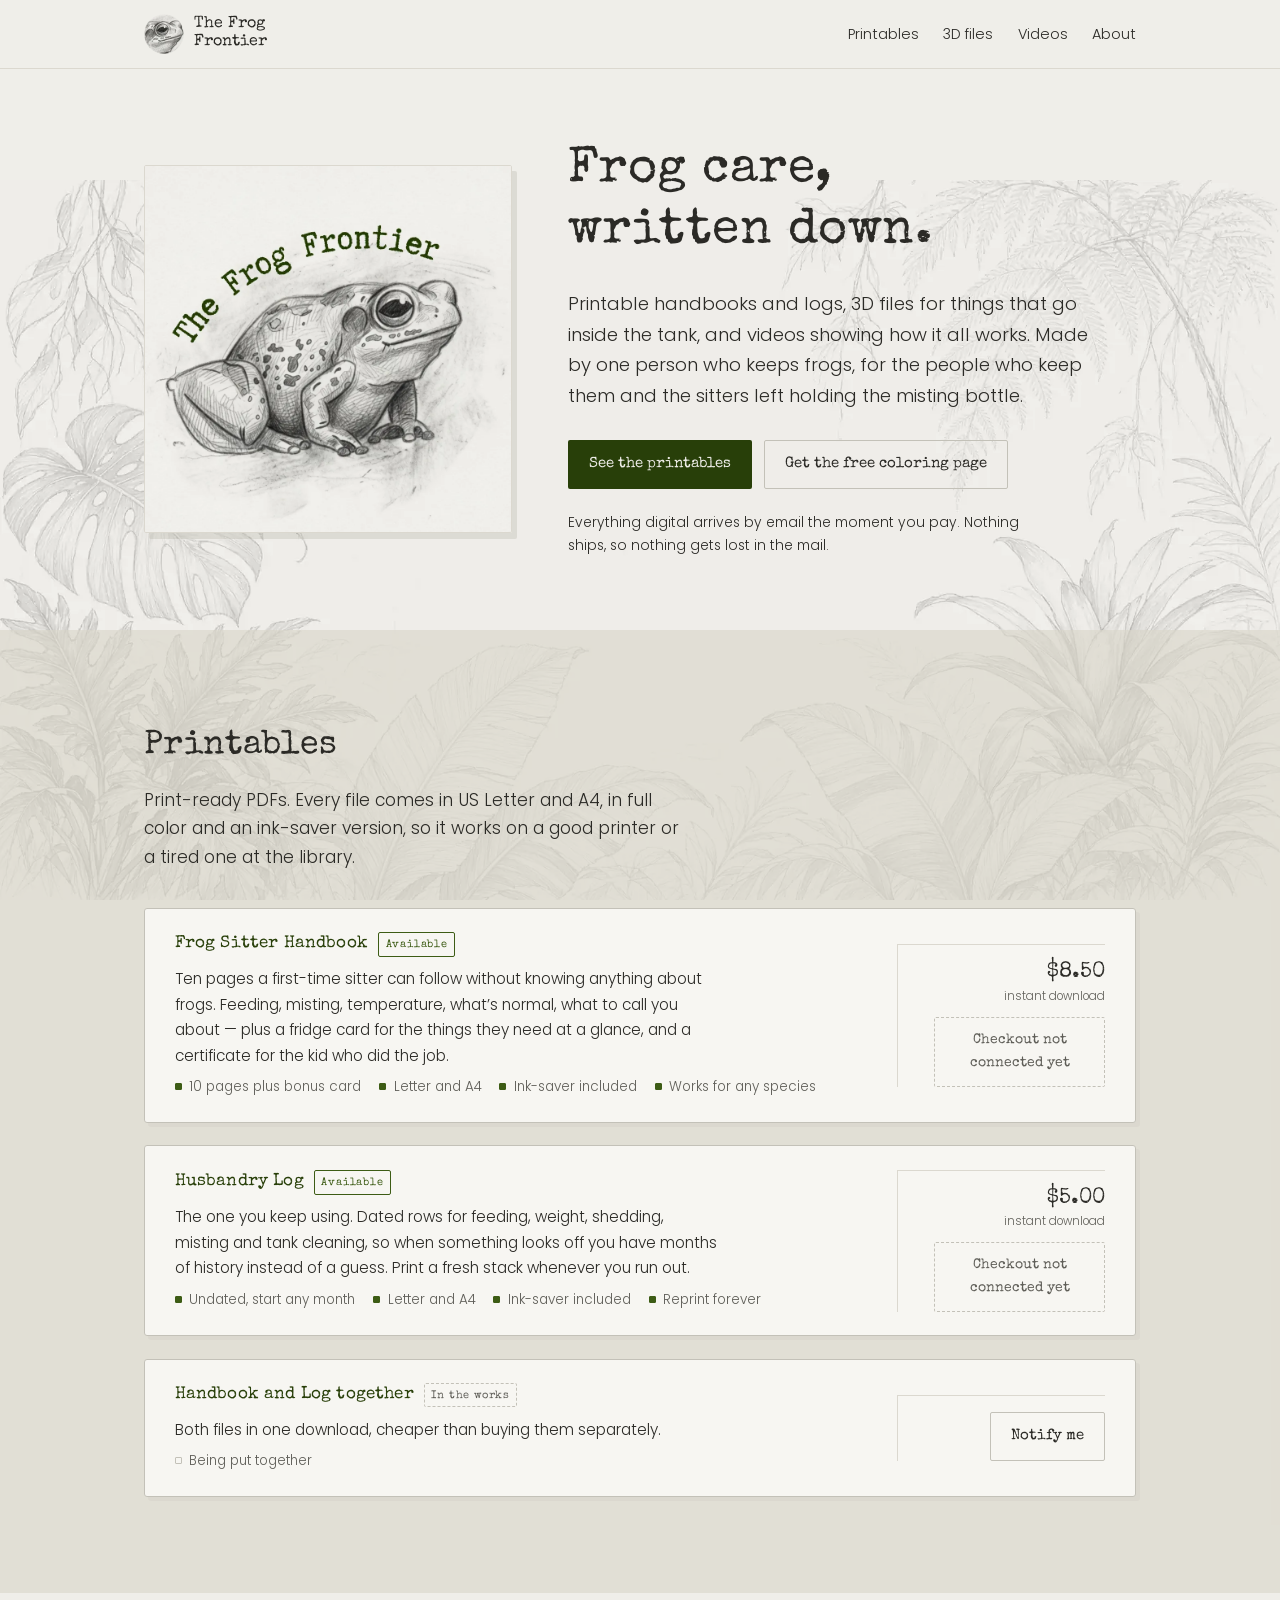
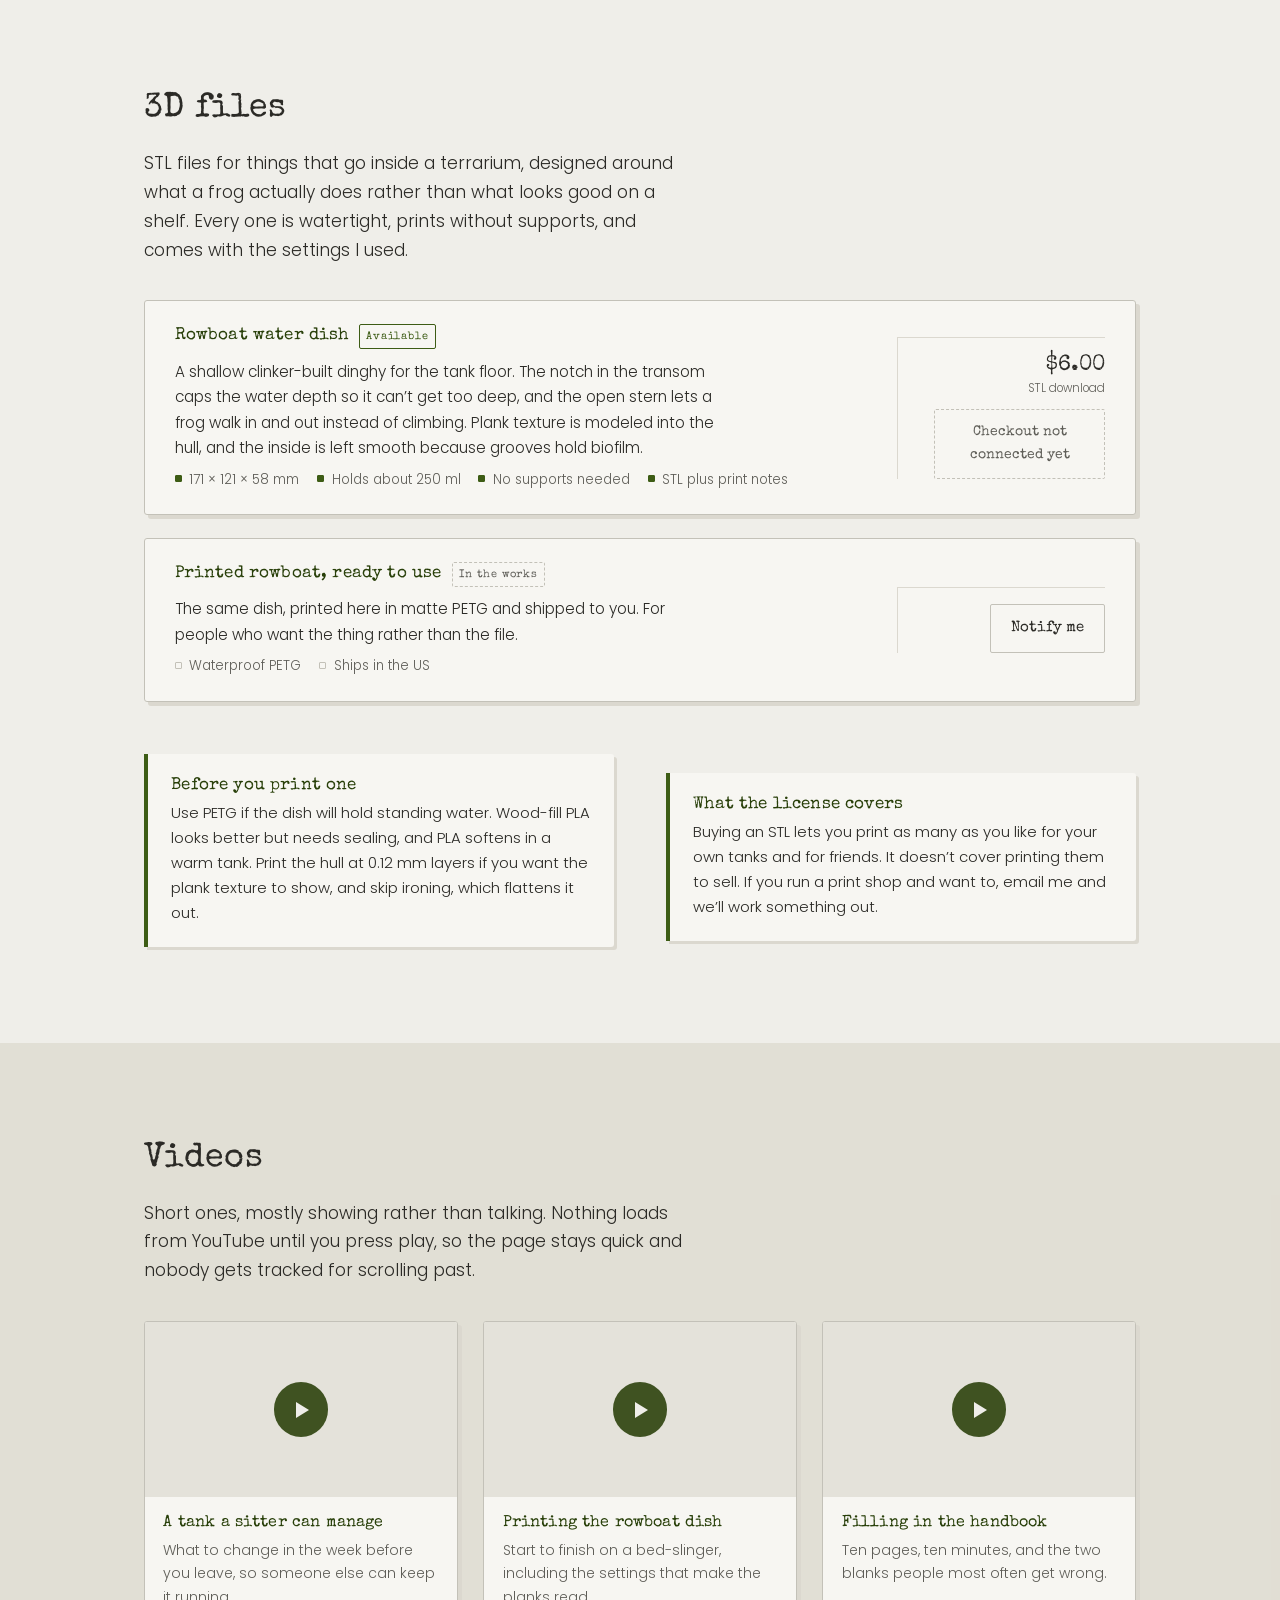
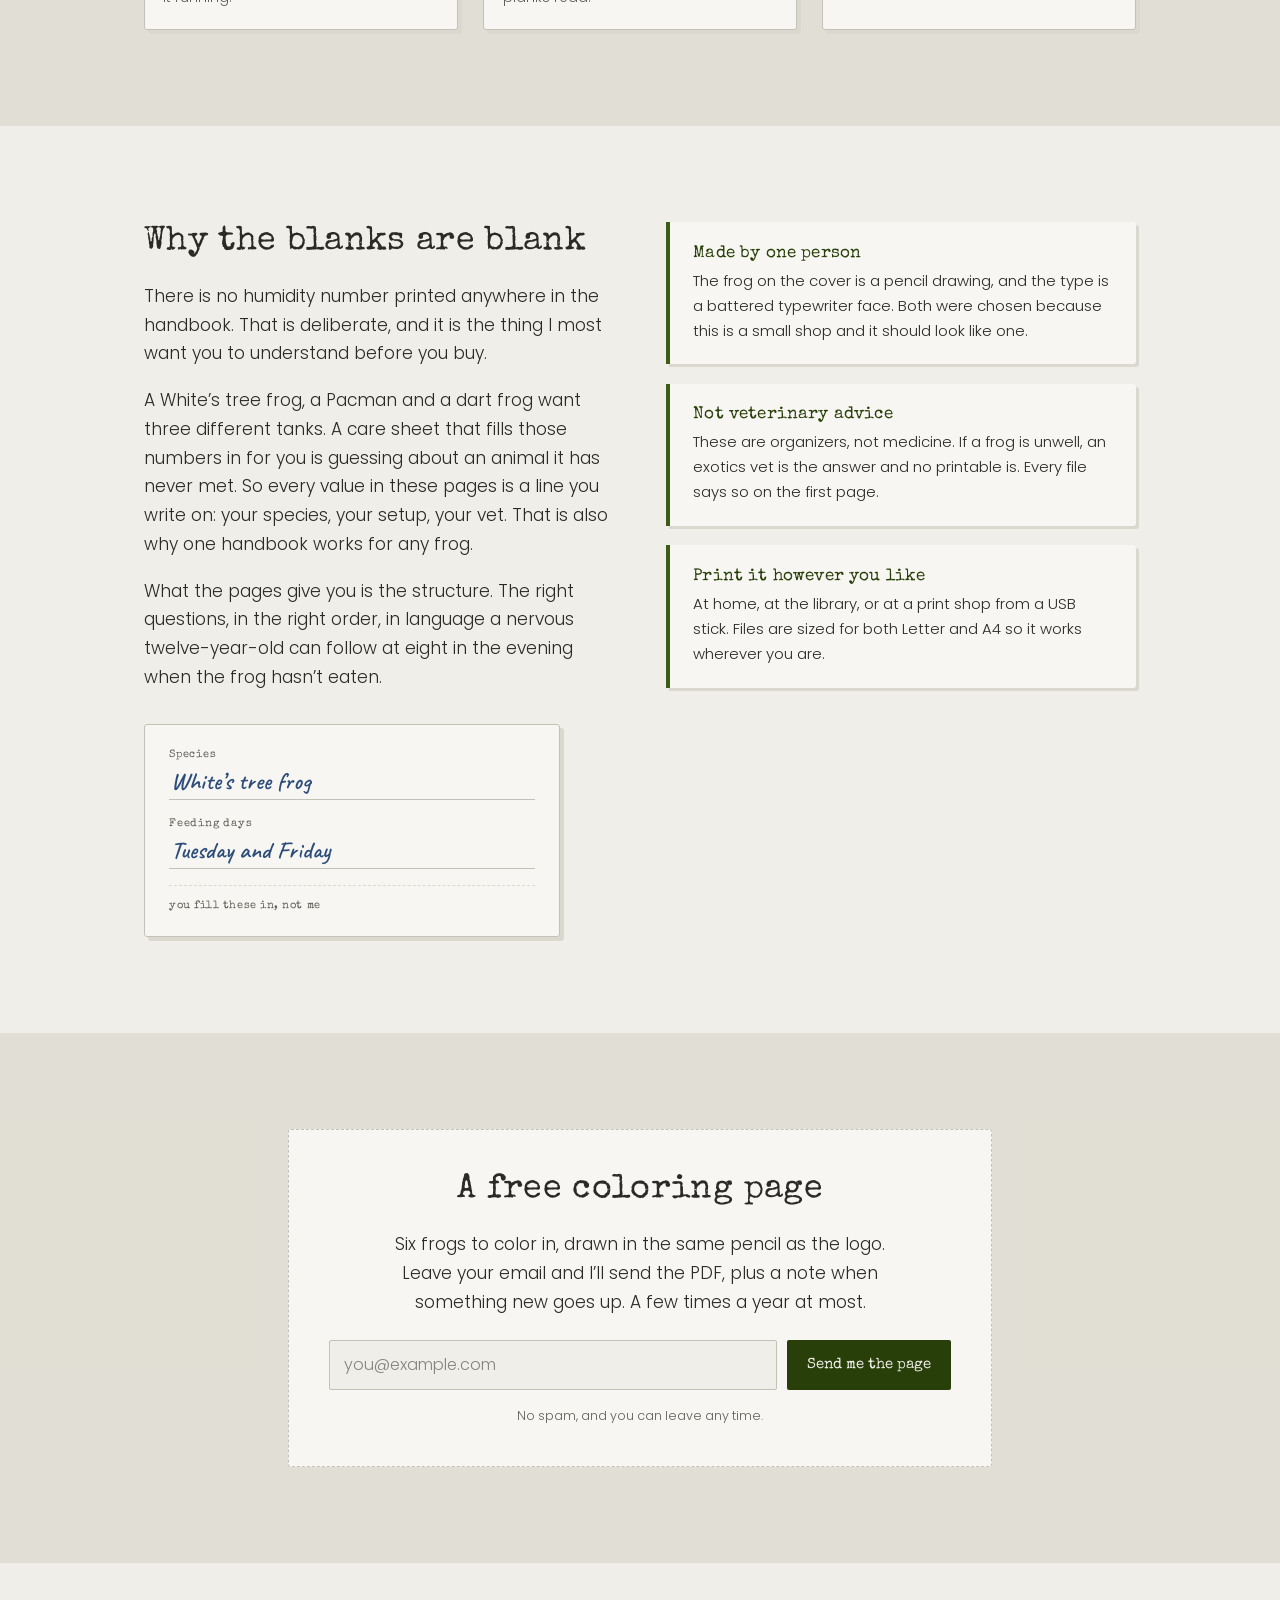
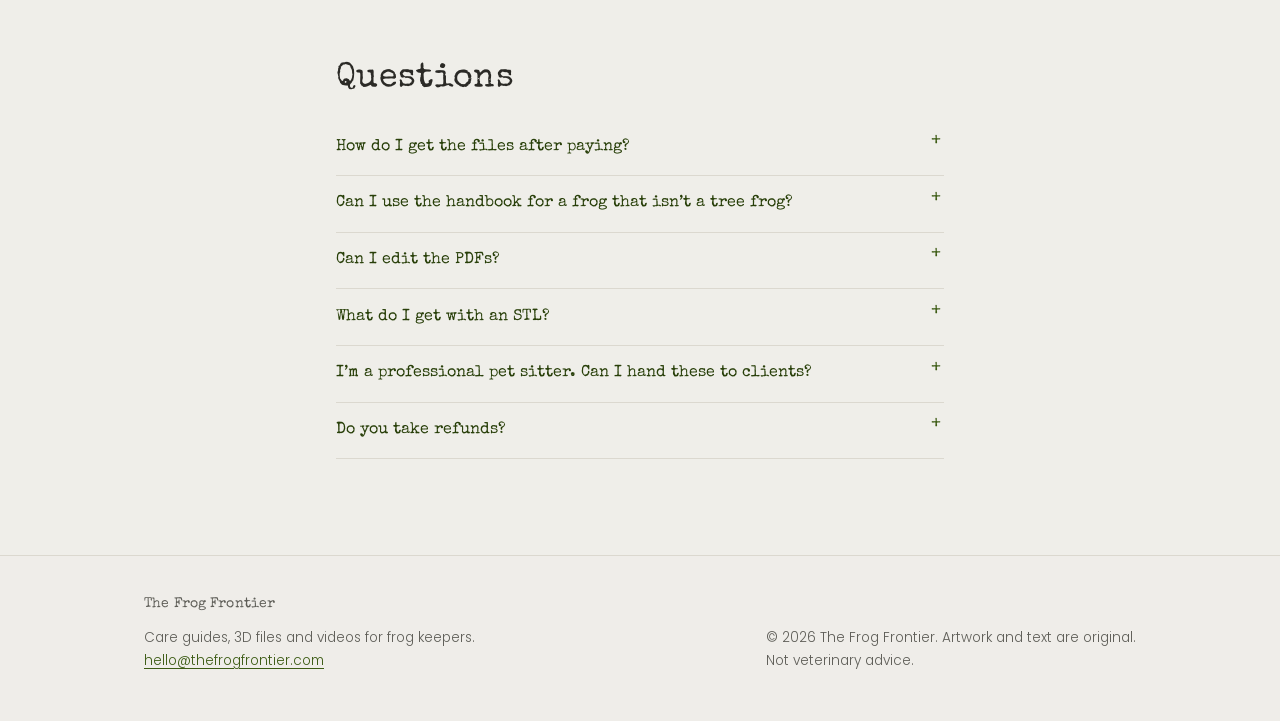
==== public/index.html @ d9801ca5 "Update og:image meta tag with real domain" ====
<!DOCTYPE html>
<!--
  THE FROG FRONTIER
  =================================================================
  SETUP: everything you need to change is marked with a comment.
  Search for SHOPIFY_CONFIG, PRODUCT_ID, VIDEO_ID, FORM_ACTION and EMAIL.
  Full instructions are in README.md.
  =================================================================
-->
<html lang="en">
<head>
<meta charset="utf-8">
<meta name="viewport" content="width=device-width, initial-scale=1">
<title>The Frog Frontier &mdash; printable care guides, 3D files and videos for frog keepers</title>
<meta name="description" content="Printable care handbooks and logs, 3D printable terrarium accessories, and videos for people who keep frogs. Instant downloads.">
<meta name="theme-color" content="#efeee9">
<link rel="icon" href="assets/favicon.ico" sizes="any">
<link rel="apple-touch-icon" href="assets/apple-touch-icon.png">
<meta property="og:title" content="The Frog Frontier">
<meta property="og:description" content="Printable care guides, 3D files and videos for frog keepers.">
<!-- OG_IMAGE: change to your real domain once the site is live -->
<meta property="og:image" content="https://thefrogfrontier.com/assets/logo-700.jpg">
<meta property="og:type" content="website">

<link rel="preload" href="fonts/SpecialElite-Regular.woff2" as="font" type="font/woff2" crossorigin>
<link rel="preload" href="fonts/Poppins-Light.woff2" as="font" type="font/woff2" crossorigin>

<style>
/* fonts served from this folder, not a CDN. Special Elite is Apache 2.0,
   Poppins and Caveat are SIL OFL. License files are in /fonts. */
@font-face{font-family:'Special Elite';src:url('fonts/SpecialElite-Regular.woff2') format('woff2');font-weight:400;font-display:swap;}
@font-face{font-family:'Poppins';src:url('fonts/Poppins-Light.woff2') format('woff2');font-weight:300;font-display:swap;}
@font-face{font-family:'Poppins';src:url('fonts/Poppins-Regular.woff2') format('woff2');font-weight:400;font-display:swap;}
@font-face{font-family:'Poppins';src:url('fonts/Poppins-Medium.woff2') format('woff2');font-weight:500;font-display:swap;}
@font-face{font-family:'Caveat';src:url('fonts/Caveat.woff2') format('woff2');font-weight:400 700;font-display:swap;}

/* ============================================================ tokens
   Every color here is sampled from the logo drawing itself:
   the paper, the graphite, and the green of the typed wordmark. */
:root{
  --paper:#efeee9;
  --panel:#e4e2da;
  --card:#f7f6f2;
  --ink:#2b2a26;
  --graphite:#5f5e58;
  --green:#283f09;
  --green-mid:#3d5c15;
  --rule:#c3c1b8;
  --faint:#dbd8cf;
  --pen:#2c4d7a;

  --type:'Special Elite','Courier New',monospace;
  --body:'Poppins','Helvetica Neue',Arial,sans-serif;
  --hand:'Caveat','Segoe Script',cursive;

  --measure:34rem;
  --gutter:clamp(1.25rem,5vw,4rem);
}
*,*::before,*::after{box-sizing:border-box;}
html{-webkit-text-size-adjust:100%;scroll-behavior:smooth;}
@media (prefers-reduced-motion:reduce){
  html{scroll-behavior:auto;}
  *,*::before,*::after{animation-duration:.001ms!important;transition-duration:.001ms!important;}
}
body{
  margin:0;background:var(--paper);color:var(--ink);
  font-family:var(--body);font-weight:300;
  font-size:clamp(1rem,.97rem + .18vw,1.07rem);line-height:1.68;
}
img{max-width:100%;height:auto;display:block;}

/* Pencil foliage sits on a fixed layer behind everything. Anchored to the
   bottom at full width, so it behaves the same at 320px as at 2560px
   instead of zooming into an empty middle the way `cover` would. */
.leaves{position:fixed;inset:0;z-index:-1;pointer-events:none;
  background:var(--paper) url('assets/foliage.webp') no-repeat bottom center;
  background-size:100% auto;}
a{color:var(--green-mid);text-underline-offset:3px;}
:focus-visible{outline:2.5px solid var(--green);outline-offset:3px;border-radius:2px;}

.wrap{max-width:70rem;margin-inline:auto;padding-inline:var(--gutter);}
.band{padding-block:clamp(3.25rem,7.5vw,6rem);}
.band--tint{background:rgba(217,214,200,.62);}
.band__intro{max-width:var(--measure);}

h1,h2,h3,.type{font-family:var(--type);font-weight:400;line-height:1.24;letter-spacing:.01em;}
h2{font-size:clamp(1.45rem,1.1rem + 1.5vw,2.1rem);margin:0 0 .55em;}
h3{font-size:1.06rem;margin:0 0 .3em;}
p{margin:0 0 1.05em;max-width:var(--measure);}
p:last-child{margin-bottom:0;}

.tag{font-family:var(--type);font-size:.71rem;letter-spacing:.07em;color:var(--graphite);
  border:1px dashed var(--rule);padding:.16em .55em;border-radius:2px;display:inline-block;
  white-space:nowrap;}
.tag--now{color:var(--green-mid);border-color:var(--green-mid);border-style:solid;}

.btn{font-family:var(--type);font-size:.92rem;text-decoration:none;cursor:pointer;
  display:inline-block;padding:.7rem 1.25rem;border-radius:2px;border:1.5px solid transparent;}
.btn--solid{background:var(--green);color:var(--paper);}
.btn--solid:hover{background:var(--green-mid);}
.btn--line{border-color:var(--rule);color:var(--ink);background:transparent;}
.btn--line:hover{border-color:var(--green);}

/* ============================================================ header */
.masthead{position:sticky;top:0;z-index:30;background:var(--paper);border-bottom:1px solid var(--faint);}
.masthead .wrap{display:flex;align-items:center;justify-content:space-between;gap:1rem;min-height:4.25rem;}
.mark{display:flex;align-items:center;gap:.65rem;text-decoration:none;color:var(--ink);}
.mark img{width:40px;height:40px;border-radius:50%;flex:none;}
.mark b{font-family:var(--type);font-weight:400;font-size:.98rem;line-height:1.12;}
.nav{display:flex;align-items:center;gap:clamp(.7rem,1.9vw,1.6rem);}
.nav a{font-size:.9rem;color:var(--ink);text-decoration:none;}
.nav a:hover{color:var(--green-mid);text-decoration:underline;}
@media (max-width:52rem){.nav a.hide-md{display:none;}}
@media (max-width:30rem){.mark b{font-size:.86rem;}}
@media (max-width:25rem){
  .nav{gap:.5rem;}
  .nav a{font-size:.8rem;}
  .mark img{width:33px;height:33px;}
  .mark b{font-size:.76rem;}
  .masthead .wrap{gap:.5rem;}
}

/* ============================================================ hero */
.hero{padding-block:clamp(2.25rem,6vw,4.5rem);}
.hero .wrap{display:grid;gap:clamp(2rem,5vw,3.5rem);align-items:center;
  grid-template-columns:minmax(0,1fr);}
@media (min-width:58rem){.hero .wrap{grid-template-columns:minmax(0,23rem) minmax(0,1fr);}}
.hero__art{max-width:24rem;width:100%;justify-self:center;}
.hero__art img{border-radius:2px;border:1px solid var(--faint);box-shadow:5px 6px 0 rgba(157,153,138,.22);}
.hero h1{font-size:clamp(1.95rem,1.3rem + 3vw,3.1rem);margin:0 0 .5em;max-width:15ch;}
.hero .lede{font-size:1.07em;max-width:33rem;color:var(--ink);}
.actions{display:flex;flex-wrap:wrap;gap:.75rem;margin-top:1.75rem;}
.hero__note{font-size:.86rem;color:var(--ink);margin-top:1.4rem;max-width:30rem;}

/* ============================================================ product rows */
.shelf{list-style:none;margin:2.25rem 0 0;padding:0;display:grid;gap:1.4rem;}
.item{background:var(--card);border:1px solid var(--rule);border-radius:3px;
  padding:1.45rem clamp(1.1rem,3vw,1.85rem);box-shadow:4px 4px 0 var(--faint);
  display:grid;gap:1.3rem 2.2rem;grid-template-columns:minmax(0,1fr);}
@media (min-width:50rem){
  .item{grid-template-columns:minmax(0,1fr) 13rem;align-items:center;}
  .item__buy{text-align:right;border-top:0;border-left:1px solid var(--faint);padding:0 0 0 2.2rem;}
}
.item__buy{border-top:1px solid var(--faint);padding-top:1rem;}
.item__head{display:flex;flex-wrap:wrap;align-items:baseline;gap:.65rem;margin-bottom:.45rem;}
.item h3{color:var(--green);}
.item p{font-size:.95rem;margin-bottom:.5rem;}
.spec{list-style:none;margin:0;padding:0;font-size:.84rem;color:var(--graphite);
  display:flex;flex-wrap:wrap;gap:.2rem 1.1rem;}
.spec li{position:relative;padding-left:.92rem;}
.spec li::before{content:'';position:absolute;left:0;top:.5em;width:.44rem;height:.44rem;
  border:1.5px solid var(--rule);border-radius:1px;}
.spec li.done::before{background:var(--green-mid);border-color:var(--green-mid);}
.price{font-family:var(--type);font-size:1.35rem;display:block;line-height:1.1;}
.price small{font-family:var(--body);font-size:.72rem;color:var(--graphite);display:block;margin-top:.28rem;}

/* Shopify Buy Button mounts here. With iframe:false the button inherits
   the page stylesheet, so it matches every other button on the site. */
.buy{margin-top:.9rem;}
.buy .shopify-buy__btn{font-family:var(--type);font-size:.92rem;background:var(--green);
  color:var(--paper);border:0;border-radius:2px;padding:.7rem 1.25rem;cursor:pointer;
  width:100%;}
.buy .shopify-buy__btn:hover{background:var(--green-mid);}
.buy .shopify-buy__btn-wrapper{margin:0;}
.buy__pending{display:block;font-family:var(--type);font-size:.85rem;color:var(--graphite);
  border:1.5px dashed var(--rule);border-radius:2px;padding:.7rem .5rem;text-align:center;}

/* ============================================================ sample line */
.sample{background:var(--card);border:1px solid var(--rule);border-radius:3px;
  padding:1.3rem 1.5rem;box-shadow:4px 4px 0 var(--faint);max-width:26rem;}
.sample__label{font-family:var(--type);font-size:.69rem;letter-spacing:.07em;color:var(--graphite);
  display:block;margin-bottom:.05rem;}
.sample__line{border-bottom:1.5px solid var(--rule);min-height:2rem;padding-left:.15rem;
  font-family:var(--hand);font-weight:600;font-size:1.5rem;line-height:1.4;color:var(--pen);
  margin-bottom:.95rem;}
.sample__line:last-of-type{margin-bottom:0;}
.sample__cap{font-family:var(--type);font-size:.68rem;color:var(--graphite);letter-spacing:.05em;
  margin-top:1.05rem;padding-top:.65rem;border-top:1.5px dashed var(--faint);}

/* ============================================================ videos */
.films{list-style:none;margin:2.25rem 0 0;padding:0;display:grid;gap:1.6rem;
  grid-template-columns:repeat(auto-fit,minmax(min(100%,17rem),1fr));}
.film{background:var(--card);border:1px solid var(--rule);border-radius:3px;overflow:hidden;
  box-shadow:4px 4px 0 var(--faint);display:flex;flex-direction:column;}
.film__frame{position:relative;aspect-ratio:16/9;background:var(--panel);border:0;padding:0;
  width:100%;cursor:pointer;display:block;}
.film__frame img{width:100%;height:100%;object-fit:cover;}
.film__play{position:absolute;inset:0;display:grid;place-items:center;}
.film__play span{width:3.4rem;height:3.4rem;border-radius:50%;background:rgba(40,63,9,.88);
  display:grid;place-items:center;}
.film__play span::after{content:'';border-left:.85rem solid var(--paper);
  border-top:.55rem solid transparent;border-bottom:.55rem solid transparent;margin-left:.22rem;}
.film__frame:hover .film__play span{background:var(--green);}
.film__frame iframe{position:absolute;inset:0;width:100%;height:100%;border:0;}
.film__body{padding:1.05rem 1.15rem 1.2rem;}
.film__body h3{font-size:1rem;color:var(--green);}
.film__body p{font-size:.88rem;color:var(--graphite);margin:0;}

/* ============================================================ notes + faq */
.split{display:grid;gap:clamp(1.75rem,4.5vw,3.25rem);grid-template-columns:minmax(0,1fr);}
@media (min-width:52rem){.split{grid-template-columns:minmax(0,1fr) minmax(0,1fr);align-items:start;}}
.note{background:var(--card);border-left:4px solid var(--green-mid);padding:1.3rem 1.45rem;
  border-radius:0 3px 3px 0;box-shadow:3px 3px 0 var(--faint);}
.note + .note{margin-top:1.2rem;}
.note h3{color:var(--green);}
.note p{font-size:.93rem;}

.signup{background:var(--card);border:1.5px dashed var(--rule);border-radius:3px;
  padding:clamp(1.5rem,4vw,2.5rem);max-width:44rem;margin-inline:auto;text-align:center;}
.signup p{margin-inline:auto;}
.signup form{display:flex;flex-wrap:wrap;gap:.65rem;justify-content:center;margin-top:1.5rem;}
.signup input{font-family:var(--body);font-weight:300;font-size:1rem;padding:.7rem .9rem;
  flex:1 1 17rem;min-width:min(100%,17rem);border:1.5px solid var(--rule);border-radius:2px;
  background:var(--paper);color:var(--ink);}
.signup input::placeholder{color:#85847d;}
.signup button{border:0;}
.fineprint{font-size:.79rem;color:var(--graphite);margin-top:.95rem;}

.faq{max-width:46rem;margin-inline:auto;}
.faq details{border-bottom:1px solid var(--faint);}
.faq summary{font-family:var(--type);font-size:1rem;cursor:pointer;color:var(--green);
  padding:.9rem 2rem .9rem 0;position:relative;list-style:none;}
.faq summary::-webkit-details-marker{display:none;}
.faq summary::after{content:'+';position:absolute;right:.2rem;top:.8rem;font-size:1.25rem;
  line-height:1;color:var(--green-mid);}
.faq details[open] summary::after{content:'\2013';}
.faq details p{font-size:.93rem;padding-bottom:1.05rem;max-width:none;}

.foot{border-top:1px solid var(--faint);padding-block:2.5rem 3rem;font-size:.85rem;
  color:var(--graphite);background:rgba(239,238,233,.78);}
.foot .wrap{display:flex;flex-wrap:wrap;gap:1.3rem;justify-content:space-between;align-items:flex-end;}
.foot a{color:var(--green-mid);}
</style>
</head>
<body>
<div class="leaves" aria-hidden="true"></div>

<header class="masthead">
  <div class="wrap">
    <a class="mark" href="#top">
      <img src="assets/frog-head.webp" alt="" width="40" height="40">
      <b>The Frog<br>Frontier</b>
    </a>
    <nav class="nav" aria-label="Sections">
      <a href="#printables">Printables</a>
      <a href="#files">3D files</a>
      <a href="#videos">Videos</a>
      <a href="#about" class="hide-md">About</a>
    </nav>
  </div>
</header>

<main id="top">

  <section class="hero">
    <div class="wrap">
      <div class="hero__art">
        <img src="assets/logo.webp" width="900" height="900" fetchpriority="high"
             alt="The Frog Frontier: a pencil drawing of a tree frog sitting beside a leaf.">
      </div>
      <div>
        <h1>Frog care, written down.</h1>
        <p class="lede">Printable handbooks and logs, 3D files for things that go inside
          the tank, and videos showing how it all works. Made by one person who keeps frogs,
          for the people who keep them and the sitters left holding the misting bottle.</p>
        <div class="actions">
          <a class="btn btn--solid" href="#printables">See the printables</a>
          <a class="btn btn--line" href="#free">Get the free coloring page</a>
        </div>
        <p class="hero__note">Everything digital arrives by email the moment you pay.
          Nothing ships, so nothing gets lost in the mail.</p>
      </div>
    </div>
  </section>

  <!-- ==================================================== PRINTABLES -->
  <section class="band band--tint" id="printables">
    <div class="wrap">
      <div class="band__intro">
        <h2>Printables</h2>
        <p>Print-ready PDFs. Every file comes in US Letter and A4, in full color and an
          ink-saver version, so it works on a good printer or a tired one at the library.</p>
      </div>

      <ul class="shelf">

        <li class="item">
          <div class="item__body">
            <div class="item__head">
              <h3>Frog Sitter Handbook</h3>
              <span class="tag tag--now">Available</span>
            </div>
            <p>Ten pages a first-time sitter can follow without knowing anything about frogs.
              Feeding, misting, temperature, what&rsquo;s normal, what to call you about &mdash;
              plus a fridge card for the things they need at a glance, and a certificate for
              the kid who did the job.</p>
            <ul class="spec">
              <li class="done">10 pages plus bonus card</li>
              <li class="done">Letter and A4</li>
              <li class="done">Ink-saver included</li>
              <li class="done">Works for any species</li>
            </ul>
          </div>
          <div class="item__buy">
            <span class="price">$8.50<small>instant download</small></span>
            <!-- PRODUCT_ID: paste the Shopify product ID for the handbook -->
            <div class="buy" data-shopify-id="PRODUCT_ID_HANDBOOK">
              <span class="buy__pending">Checkout not connected yet</span>
            </div>
          </div>
        </li>

        <li class="item">
          <div class="item__body">
            <div class="item__head">
              <h3>Husbandry Log</h3>
              <span class="tag tag--now">Available</span>
            </div>
            <p>The one you keep using. Dated rows for feeding, weight, shedding, misting and
              tank cleaning, so when something looks off you have months of history instead
              of a guess. Print a fresh stack whenever you run out.</p>
            <ul class="spec">
              <li class="done">Undated, start any month</li>
              <li class="done">Letter and A4</li>
              <li class="done">Ink-saver included</li>
              <li class="done">Reprint forever</li>
            </ul>
          </div>
          <div class="item__buy">
            <span class="price">$5.00<small>instant download</small></span>
            <!-- PRODUCT_ID: Husbandry Log -->
            <div class="buy" data-shopify-id="PRODUCT_ID_LOG">
              <span class="buy__pending">Checkout not connected yet</span>
            </div>
          </div>
        </li>

        <li class="item">
          <div class="item__body">
            <div class="item__head">
              <h3>Handbook and Log together</h3>
              <span class="tag">In the works</span>
            </div>
            <p>Both files in one download, cheaper than buying them separately.</p>
            <ul class="spec"><li>Being put together</li></ul>
          </div>
          <div class="item__buy">
            <a class="btn btn--line" href="#free">Notify me</a>
          </div>
        </li>

      </ul>
    </div>
  </section>

  <!-- ==================================================== 3D FILES -->
  <section class="band" id="files">
    <div class="wrap">
      <div class="band__intro">
        <h2>3D files</h2>
        <p>STL files for things that go inside a terrarium, designed around what a frog
          actually does rather than what looks good on a shelf. Every one is watertight,
          prints without supports, and comes with the settings I used.</p>
      </div>

      <ul class="shelf">

        <li class="item">
          <div class="item__body">
            <div class="item__head">
              <h3>Rowboat water dish</h3>
              <span class="tag tag--now">Available</span>
            </div>
            <p>A shallow clinker-built dinghy for the tank floor. The notch in the transom
              caps the water depth so it can&rsquo;t get too deep, and the open stern lets a
              frog walk in and out instead of climbing. Plank texture is modeled into the
              hull, and the inside is left smooth because grooves hold biofilm.</p>
            <ul class="spec">
              <li class="done">171 &times; 121 &times; 58 mm</li>
              <li class="done">Holds about 250 ml</li>
              <li class="done">No supports needed</li>
              <li class="done">STL plus print notes</li>
            </ul>
          </div>
          <div class="item__buy">
            <span class="price">$6.00<small>STL download</small></span>
            <!-- PRODUCT_ID: Rowboat STL -->
            <div class="buy" data-shopify-id="PRODUCT_ID_ROWBOAT">
              <span class="buy__pending">Checkout not connected yet</span>
            </div>
          </div>
        </li>

        <li class="item">
          <div class="item__body">
            <div class="item__head">
              <h3>Printed rowboat, ready to use</h3>
              <span class="tag">In the works</span>
            </div>
            <p>The same dish, printed here in matte PETG and shipped to you. For people who
              want the thing rather than the file.</p>
            <ul class="spec"><li>Waterproof PETG</li><li>Ships in the US</li></ul>
          </div>
          <div class="item__buy">
            <a class="btn btn--line" href="#free">Notify me</a>
          </div>
        </li>

      </ul>

      <div class="split" style="margin-top:clamp(2.25rem,5vw,3.25rem);">
        <div class="note">
          <h3>Before you print one</h3>
          <p>Use PETG if the dish will hold standing water. Wood-fill PLA looks better but
            needs sealing, and PLA softens in a warm tank. Print the hull at 0.12 mm layers
            if you want the plank texture to show, and skip ironing, which flattens it out.</p>
        </div>
        <div class="note">
          <h3>What the license covers</h3>
          <p>Buying an STL lets you print as many as you like for your own tanks and for
            friends. It doesn&rsquo;t cover printing them to sell. If you run a print shop
            and want to, email me and we&rsquo;ll work something out.</p>
        </div>
      </div>
    </div>
  </section>

  <!-- ==================================================== VIDEOS -->
  <section class="band band--tint" id="videos">
    <div class="wrap">
      <div class="band__intro">
        <h2>Videos</h2>
        <p>Short ones, mostly showing rather than talking. Nothing loads from YouTube until
          you press play, so the page stays quick and nobody gets tracked for scrolling past.</p>
      </div>

      <ul class="films">
        <!-- VIDEO_ID: replace each data-yt with the 11-character YouTube ID -->
        <li class="film">
          <button class="film__frame" data-yt="VIDEO_ID_1"
                  aria-label="Play: Setting up a tank a sitter can manage">
            <img src="https://i.ytimg.com/vi/VIDEO_ID_1/hqdefault.jpg" alt="" loading="lazy"
                 onerror="this.remove()">
            <span class="film__play"><span></span></span>
          </button>
          <div class="film__body">
            <h3>A tank a sitter can manage</h3>
            <p>What to change in the week before you leave, so someone else can keep it running.</p>
          </div>
        </li>

        <li class="film">
          <button class="film__frame" data-yt="VIDEO_ID_2"
                  aria-label="Play: Printing the rowboat water dish">
            <img src="https://i.ytimg.com/vi/VIDEO_ID_2/hqdefault.jpg" alt="" loading="lazy"
                 onerror="this.remove()">
            <span class="film__play"><span></span></span>
          </button>
          <div class="film__body">
            <h3>Printing the rowboat dish</h3>
            <p>Start to finish on a bed-slinger, including the settings that make the planks read.</p>
          </div>
        </li>

        <li class="film">
          <button class="film__frame" data-yt="VIDEO_ID_3"
                  aria-label="Play: Filling in the handbook">
            <img src="https://i.ytimg.com/vi/VIDEO_ID_3/hqdefault.jpg" alt="" loading="lazy"
                 onerror="this.remove()">
            <span class="film__play"><span></span></span>
          </button>
          <div class="film__body">
            <h3>Filling in the handbook</h3>
            <p>Ten pages, ten minutes, and the two blanks people most often get wrong.</p>
          </div>
        </li>
      </ul>
    </div>
  </section>

  <!-- ==================================================== ABOUT -->
  <section class="band" id="about">
    <div class="wrap split">
      <div>
        <h2>Why the blanks are blank</h2>
        <p>There is no humidity number printed anywhere in the handbook. That is deliberate,
          and it is the thing I most want you to understand before you buy.</p>
        <p>A White&rsquo;s tree frog, a Pacman and a dart frog want three different tanks.
          A care sheet that fills those numbers in for you is guessing about an animal it has
          never met. So every value in these pages is a line you write on: your species, your
          setup, your vet. That is also why one handbook works for any frog.</p>
        <p>What the pages give you is the structure. The right questions, in the right order,
          in language a nervous twelve-year-old can follow at eight in the evening when the
          frog hasn&rsquo;t eaten.</p>

        <div class="sample" style="margin-top:2rem;">
          <span class="sample__label">Species</span>
          <div class="sample__line">White&rsquo;s tree frog</div>
          <span class="sample__label">Feeding days</span>
          <div class="sample__line">Tuesday and Friday</div>
          <p class="sample__cap">you fill these in, not me</p>
        </div>
      </div>

      <div>
        <div class="note">
          <h3>Made by one person</h3>
          <p>The frog on the cover is a pencil drawing, and the type is a battered typewriter
            face. Both were chosen because this is a small shop and it should look like one.</p>
        </div>
        <div class="note">
          <h3>Not veterinary advice</h3>
          <p>These are organizers, not medicine. If a frog is unwell, an exotics vet is the
            answer and no printable is. Every file says so on the first page.</p>
        </div>
        <div class="note">
          <h3>Print it however you like</h3>
          <p>At home, at the library, or at a print shop from a USB stick. Files are sized for
            both Letter and A4 so it works wherever you are.</p>
        </div>
      </div>
    </div>
  </section>

  <!-- ==================================================== FREE PAGE -->
  <section class="band band--tint" id="free">
    <div class="wrap">
      <div class="signup">
        <h2>A free coloring page</h2>
        <p>Six frogs to color in, drawn in the same pencil as the logo. Leave your email and
          I&rsquo;ll send the PDF, plus a note when something new goes up. A few times a year
          at most.</p>
        <!-- FORM_ACTION: point this at Kit, Buttondown or Mailchimp. Until then it
             opens the visitor's mail app, which works but is clumsy. -->
        <form action="mailto:hello@thefrogfrontier.com" method="post" enctype="text/plain">
          <label for="email" style="position:absolute;left:-9999px;">Email address</label>
          <input id="email" type="email" name="email" placeholder="you@example.com" required>
          <button class="btn btn--solid" type="submit">Send me the page</button>
        </form>
        <p class="fineprint">No spam, and you can leave any time.</p>
      </div>
    </div>
  </section>

  <!-- ==================================================== FAQ -->
  <section class="band">
    <div class="wrap faq">
      <h2>Questions</h2>

      <details>
        <summary>How do I get the files after paying?</summary>
        <p>A download link is emailed to you automatically as soon as the payment clears,
          and the link stays good if you need the file again later. Check the spam folder
          on the first one.</p>
      </details>

      <details>
        <summary>Can I use the handbook for a frog that isn&rsquo;t a tree frog?</summary>
        <p>Yes. Because the care values are blanks you fill in, the same handbook works for a
          Pacman, a dart frog, a toad, or anything else you keep. If you keep more than one,
          print a second copy of the two pages that describe an individual animal.</p>
      </details>

      <details>
        <summary>Can I edit the PDFs?</summary>
        <p>They&rsquo;re finished print-ready files rather than templates, so the text
          isn&rsquo;t editable. The pages are meant to be filled in by hand, which is the
          point when a sitter needs to scribble a note at the tank.</p>
      </details>

      <details>
        <summary>What do I get with an STL?</summary>
        <p>The mesh file itself, plus a short notes page with the material, layer height and
          orientation I use. No slicer profile, because those don&rsquo;t travel well between
          machines.</p>
      </details>

      <details>
        <summary>I&rsquo;m a professional pet sitter. Can I hand these to clients?</summary>
        <p>The standard license covers printing copies for your own frog and your own sitter.
          For handing them out across a pet-sitting business, email me and I&rsquo;ll sort
          out a commercial license.</p>
      </details>

      <details>
        <summary>Do you take refunds?</summary>
        <p>Digital files can&rsquo;t really be returned once they&rsquo;re delivered. But if
          something won&rsquo;t open or prints wrong, email me and I&rsquo;ll fix it or
          refund you.</p>
      </details>
    </div>
  </section>

</main>

<footer class="foot">
  <div class="wrap">
    <div>
      <p class="type">The Frog Frontier</p>
      <p style="margin-top:.3rem;">Care guides, 3D files and videos for frog keepers.<br>
        <!-- EMAIL -->
        <a href="mailto:hello@thefrogfrontier.com">hello@thefrogfrontier.com</a></p>
    </div>
    <div>
      <p>&copy; <span id="yr">2026</span> The Frog Frontier. Artwork and text are original.<br>
        Not veterinary advice.</p>
    </div>
  </div>
</footer>

<script>
(function () {
  'use strict';

  var yr = document.getElementById('yr');
  if (yr) { yr.textContent = new Date().getFullYear(); }

  /* Not every environment ships a full console. Preview panes and in-app
     browsers often stub it with only a couple of methods, and calling a
     missing one throws, which is worse than the message was useful. */
  function say(kind, a, b) {
    try {
      var c = window.console;
      if (!c) { return; }
      var fn = (typeof c[kind] === 'function') ? c[kind] : c.log;
      if (typeof fn === 'function') { fn.call(c, a, b); }
    } catch (e) { /* logging must never be the thing that breaks */ }
  }

  /* ---------------------------------------------------------------
     SHOPIFY_CONFIG
     Fill these two in from your Shopify admin. Both are safe to have
     in public code: the storefront token is read-only and is meant to
     ship in a browser. Never put an Admin API key here.
     --------------------------------------------------------------- */
  var SHOPIFY_CONFIG = {
    domain: 'YOUR-STORE.myshopify.com',
    storefrontAccessToken: 'YOUR_STOREFRONT_ACCESS_TOKEN',
    moneyFormat: '${{amount}}'
  };

  var SDK = 'https://sdks.shopifycdn.com/buy-button/latest/buy-button-storefront.min.js';

  var slots = [];

  /* Each block is guarded on its own. A checkout that fails to initialise
     must not take the video players down with it, and neither should be
     able to stop the page rendering. */
  try {
    slots = [].slice.call(document.querySelectorAll('.buy[data-shopify-id]'))
      .filter(function (el) { return !/^PRODUCT_ID/.test(el.dataset.shopifyId); });

    var configured = SHOPIFY_CONFIG.domain.indexOf('YOUR-STORE') === -1
                  && SHOPIFY_CONFIG.storefrontAccessToken.indexOf('YOUR_') === -1;

    if (!configured) {
      say('info', '[Frog Frontier] Shopify not configured yet. Fill in SHOPIFY_CONFIG and each data-shopify-id.');
    } else if (slots.length) {
      loadScript(SDK, initShopify);
    }
  } catch (e) {
    say('warn', '[Frog Frontier] checkout setup skipped:', e);
  }

  function loadScript(src, done) {
    if (window.ShopifyBuy && window.ShopifyBuy.UI) { done(); return; }
    var s = document.createElement('script');
    s.async = true; s.src = src;
    s.onload = done;
    s.onerror = function () { say('warn', '[Frog Frontier] Shopify SDK failed to load.'); };
    document.head.appendChild(s);
  }

  function initShopify() {
   try {
    var client = ShopifyBuy.buildClient({
      domain: SHOPIFY_CONFIG.domain,
      storefrontAccessToken: SHOPIFY_CONFIG.storefrontAccessToken
    });

    ShopifyBuy.UI.onReady(client).then(function (ui) {

      slots.forEach(function (node) {
        node.innerHTML = '';
        ui.createComponent('product', {
          id: node.dataset.shopifyId,
          node: node,
          moneyFormat: encodeURIComponent(SHOPIFY_CONFIG.moneyFormat),
          options: {
            product: {
              /* iframe:false lets the button inherit this page's CSS,
                 so it matches every other button on the site. */
              iframe: false,
              buttonDestination: 'cart',
              contents: { img: false, title: false, price: false, options: false },
              text: { button: 'Add to cart' }
            }
          }
        });
      });

      /* One cart for the whole page, styled to the brand. */
      ui.createComponent('cart', {
        options: {
          cart: {
            startsOpen: false,
            popup: false,
            text: { title: 'Your cart', button: 'Checkout', total: 'Total', notice: 'Digital files are emailed to you after checkout.' },
            styles: {
              button: { 'font-family': 'Special Elite, monospace', 'background-color': '#283f09',
                        ':hover': { 'background-color': '#3d5c15' },
                        ':focus': { 'background-color': '#3d5c15' }, 'border-radius': '2px' }
            }
          },
          toggle: {
            styles: {
              toggle: { 'font-family': 'Special Elite, monospace', 'background-color': '#283f09',
                        ':hover': { 'background-color': '#3d5c15' },
                        ':focus': { 'background-color': '#3d5c15' } }
            }
          }
        }
      });
    });
   } catch (e) { say('warn', '[Frog Frontier] checkout unavailable:', e); }
  }

  /* ---------------------------------------------------------------
     YouTube: nothing is requested from Google until someone presses
     play. Uses the no-cookie host so a visitor who never plays a
     video is never tracked by it.
     --------------------------------------------------------------- */
  try {
  document.querySelectorAll('.film__frame[data-yt]').forEach(function (btn) {
    btn.addEventListener('click', function () {
      var id = btn.dataset.yt;
      if (/^VIDEO_ID/.test(id)) {
        say('info', '[Frog Frontier] Replace data-yt="' + id + '" with a real YouTube video ID.');
        return;
      }
      var frame = document.createElement('iframe');
      frame.src = 'https://www.youtube-nocookie.com/embed/' + encodeURIComponent(id) +
                  '?autoplay=1&rel=0';
      frame.title = btn.getAttribute('aria-label').replace(/^Play:\s*/, '');
      frame.allow = 'accelerometer; autoplay; encrypted-media; picture-in-picture; web-share';
      frame.allowFullscreen = true;
      btn.replaceWith(frame);
      var holder = document.createElement('div');
      holder.className = 'film__frame';
      frame.parentNode.insertBefore(holder, frame);
      holder.appendChild(frame);
    });
  });
  } catch (e) { say('warn', '[Frog Frontier] video players unavailable:', e); }

})();
</script>
</body>
</html>
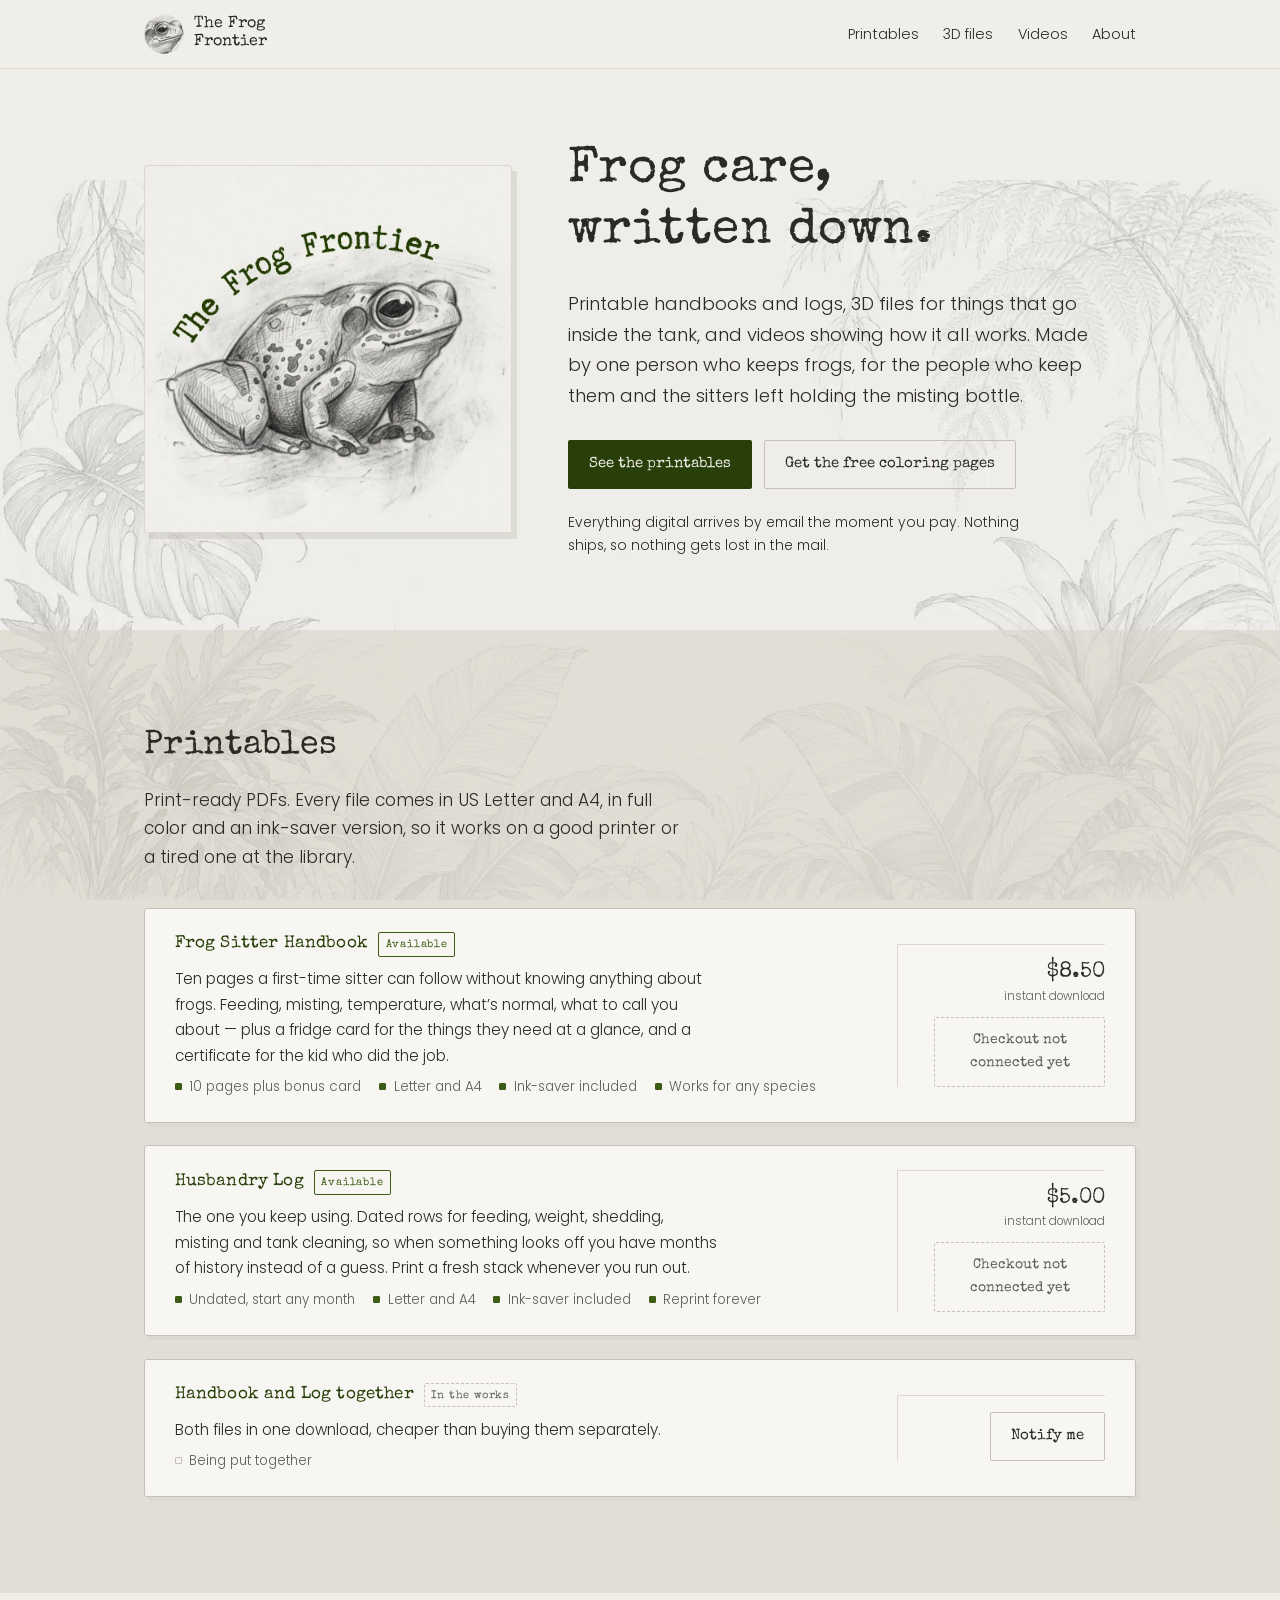
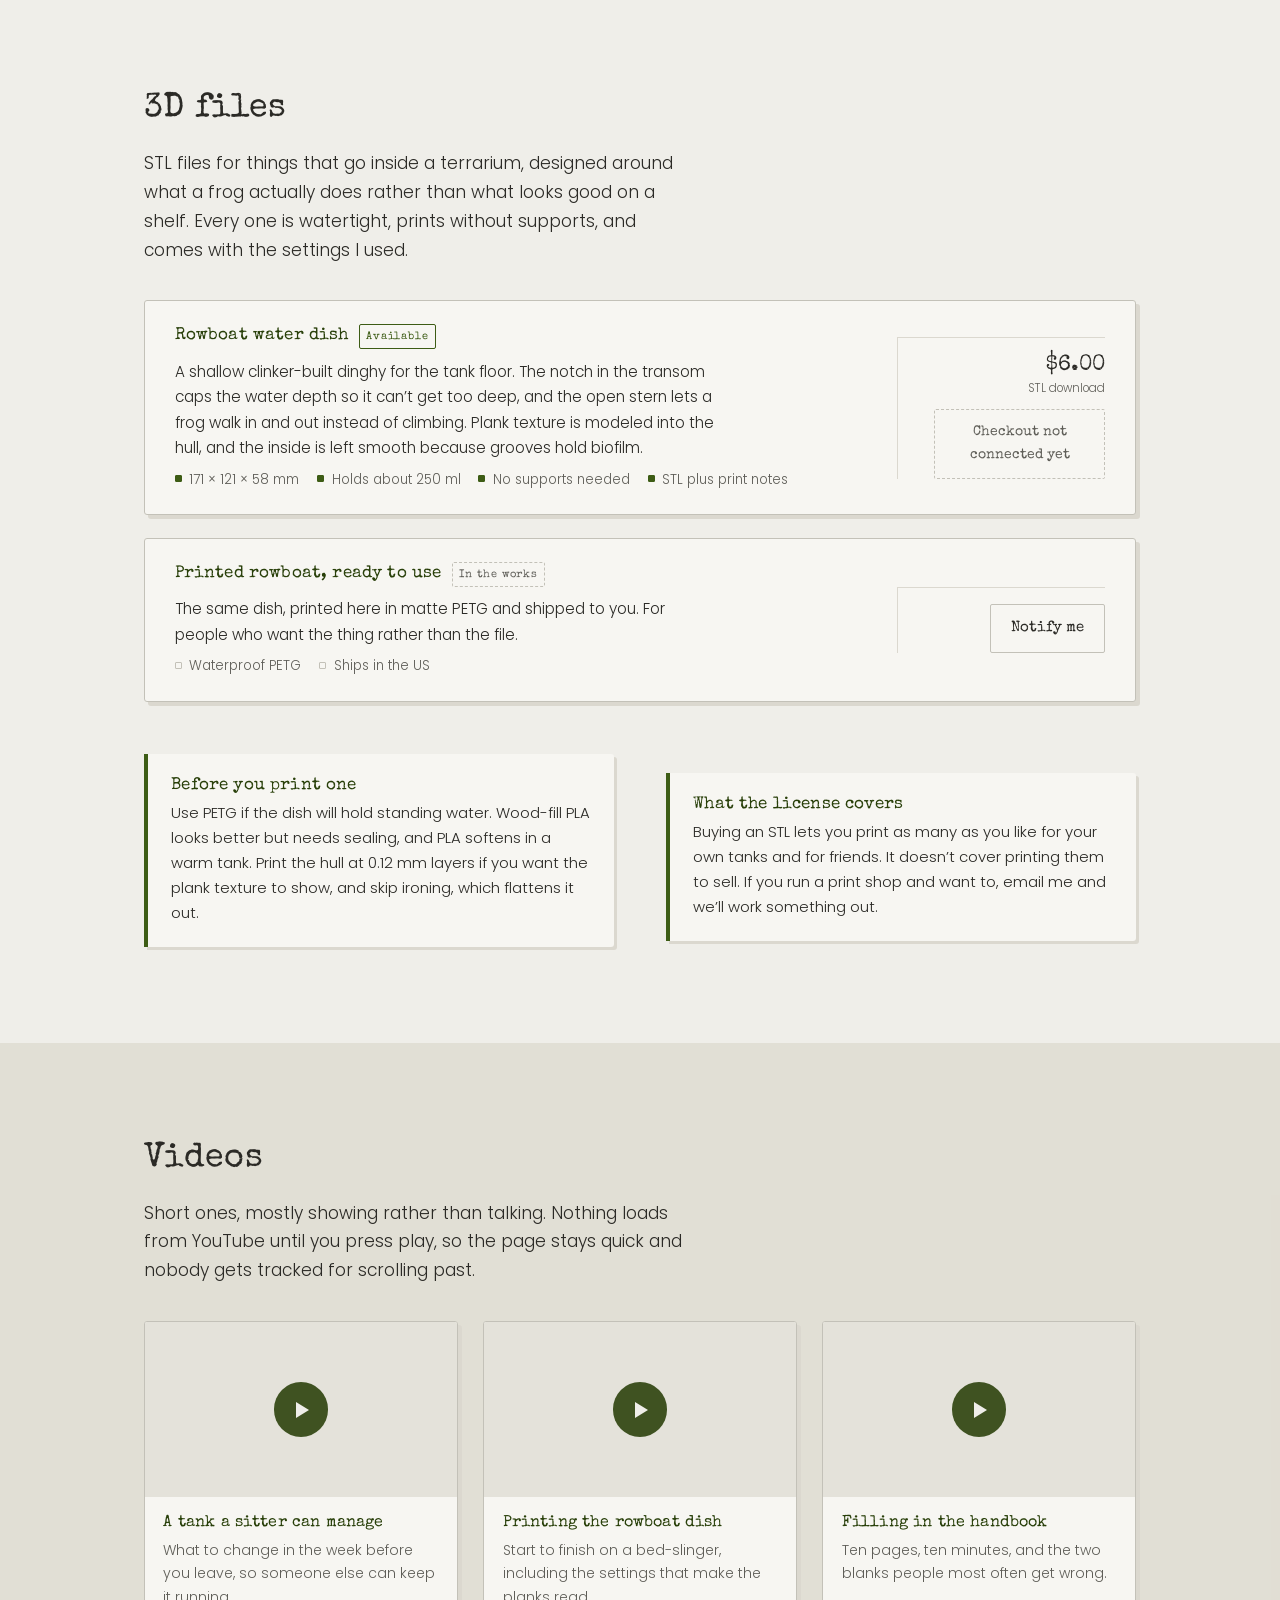
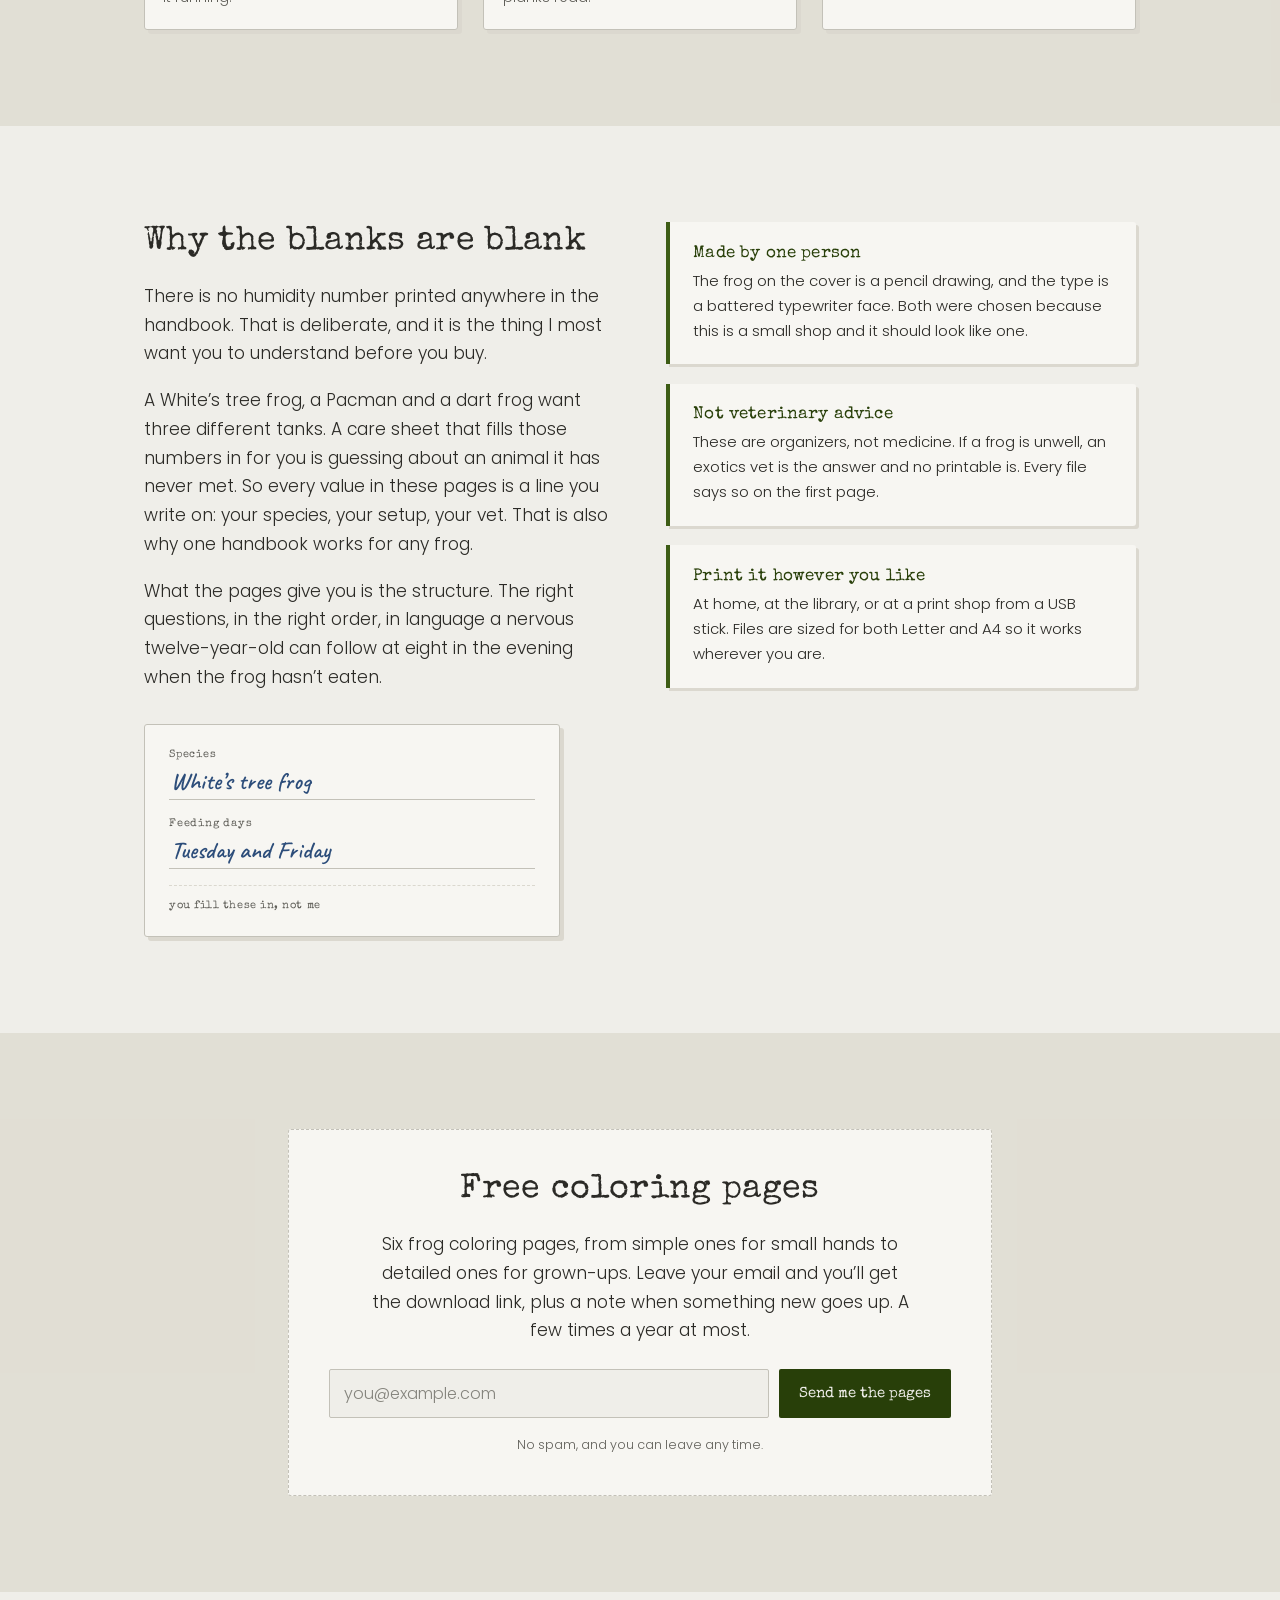
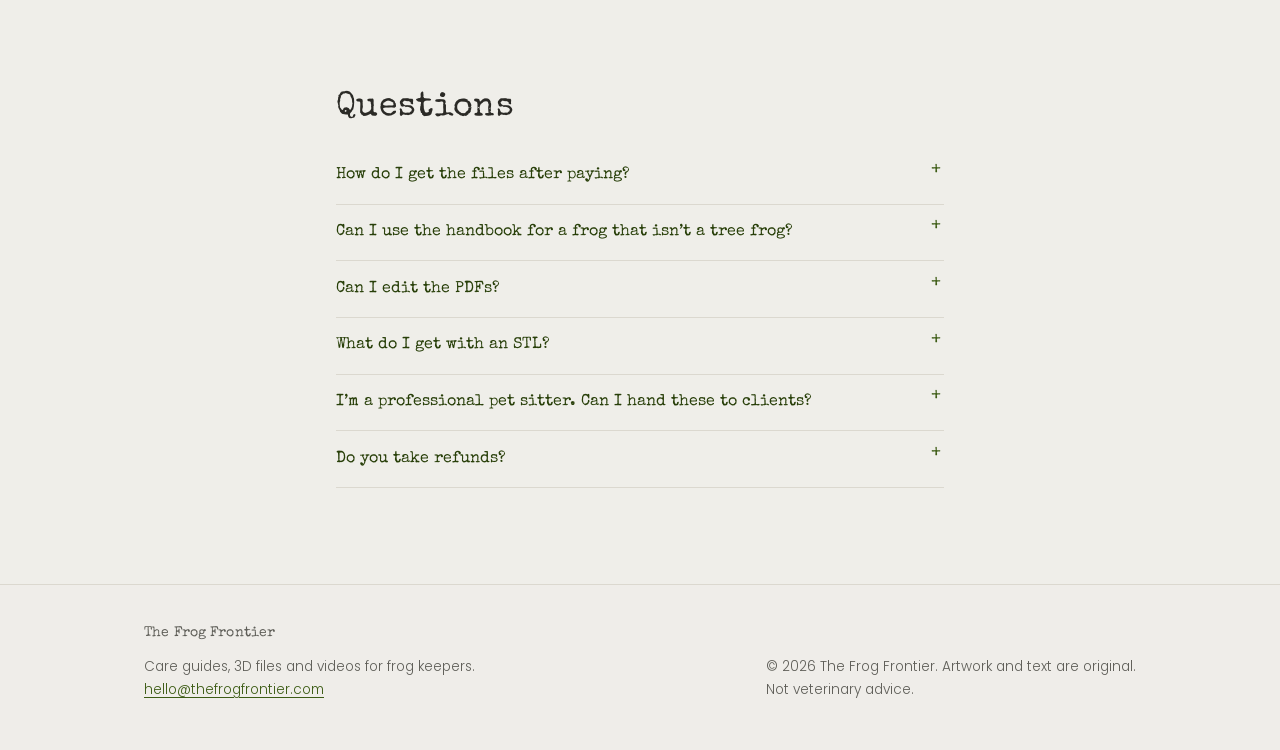
==== commit 87883707: "Add coloring pages" ====
--- a/public/index.html
+++ b/public/index.html
@@ -19,7 +19,7 @@
 <meta property="og:title" content="The Frog Frontier">
 <meta property="og:description" content="Printable care guides, 3D files and videos for frog keepers.">
 <!-- OG_IMAGE: change to your real domain once the site is live -->
-<meta property="og:image" content="https://thefrogfrontier.com/assets/logo-700.jpg">
+<meta property="og:image" content="https://YOUR-DOMAIN.com/assets/logo-700.jpg">
 <meta property="og:type" content="website">
 
 <link rel="preload" href="fonts/SpecialElite-Regular.woff2" as="font" type="font/woff2" crossorigin>
@@ -265,7 +265,7 @@
           for the people who keep them and the sitters left holding the misting bottle.</p>
         <div class="actions">
           <a class="btn btn--solid" href="#printables">See the printables</a>
-          <a class="btn btn--line" href="#free">Get the free coloring page</a>
+          <a class="btn btn--line" href="#free">Get the free coloring pages</a>
         </div>
         <p class="hero__note">Everything digital arrives by email the moment you pay.
           Nothing ships, so nothing gets lost in the mail.</p>
@@ -526,16 +526,16 @@
   <section class="band band--tint" id="free">
     <div class="wrap">
       <div class="signup">
-        <h2>A free coloring page</h2>
-        <p>Six frogs to color in, drawn in the same pencil as the logo. Leave your email and
-          I&rsquo;ll send the PDF, plus a note when something new goes up. A few times a year
-          at most.</p>
+        <h2>Free coloring pages</h2>
+        <p>Six frog coloring pages, from simple ones for small hands to detailed ones for
+          grown-ups. Leave your email and you&rsquo;ll get the download link, plus a note when
+          something new goes up. A few times a year at most.</p>
         <!-- FORM_ACTION: point this at Kit, Buttondown or Mailchimp. Until then it
              opens the visitor's mail app, which works but is clumsy. -->
         <form action="mailto:hello@thefrogfrontier.com" method="post" enctype="text/plain">
           <label for="email" style="position:absolute;left:-9999px;">Email address</label>
           <input id="email" type="email" name="email" placeholder="you@example.com" required>
-          <button class="btn btn--solid" type="submit">Send me the page</button>
+          <button class="btn btn--solid" type="submit">Send me the pages</button>
         </form>
         <p class="fineprint">No spam, and you can leave any time.</p>
       </div>
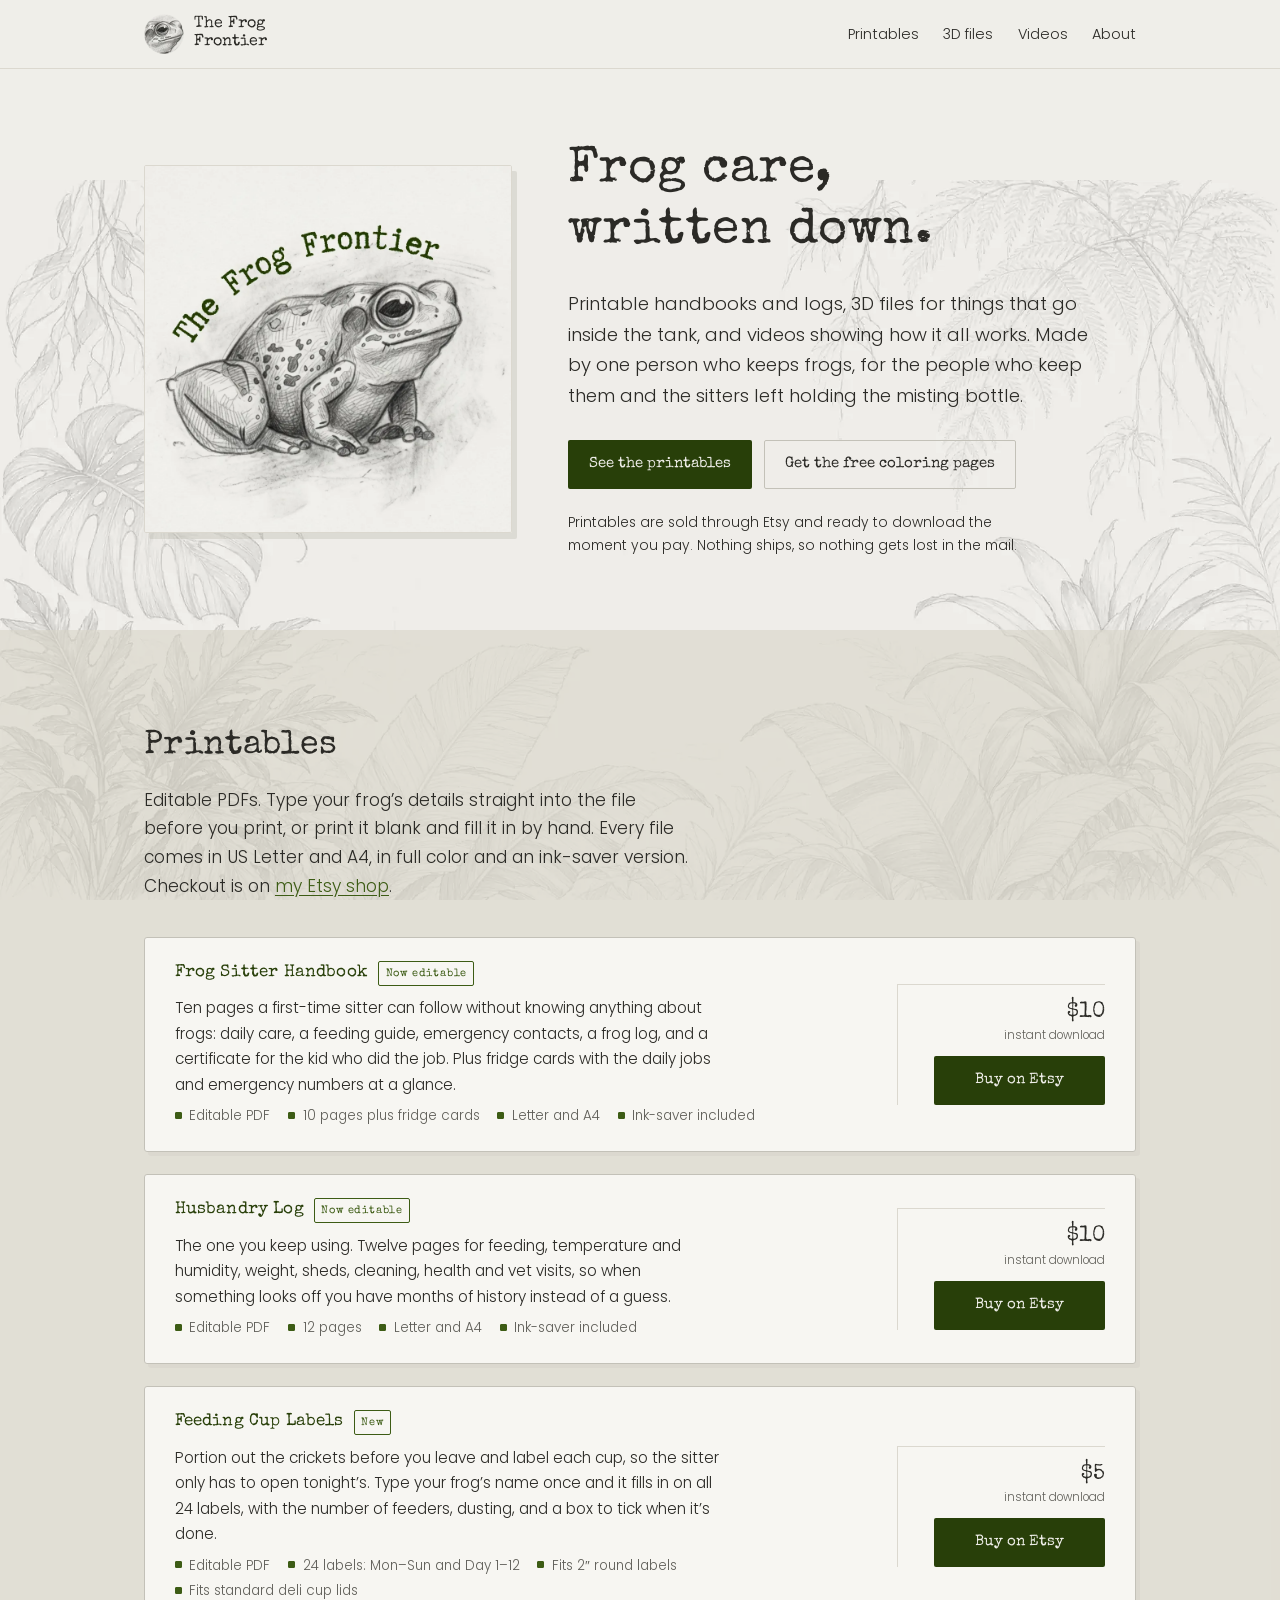
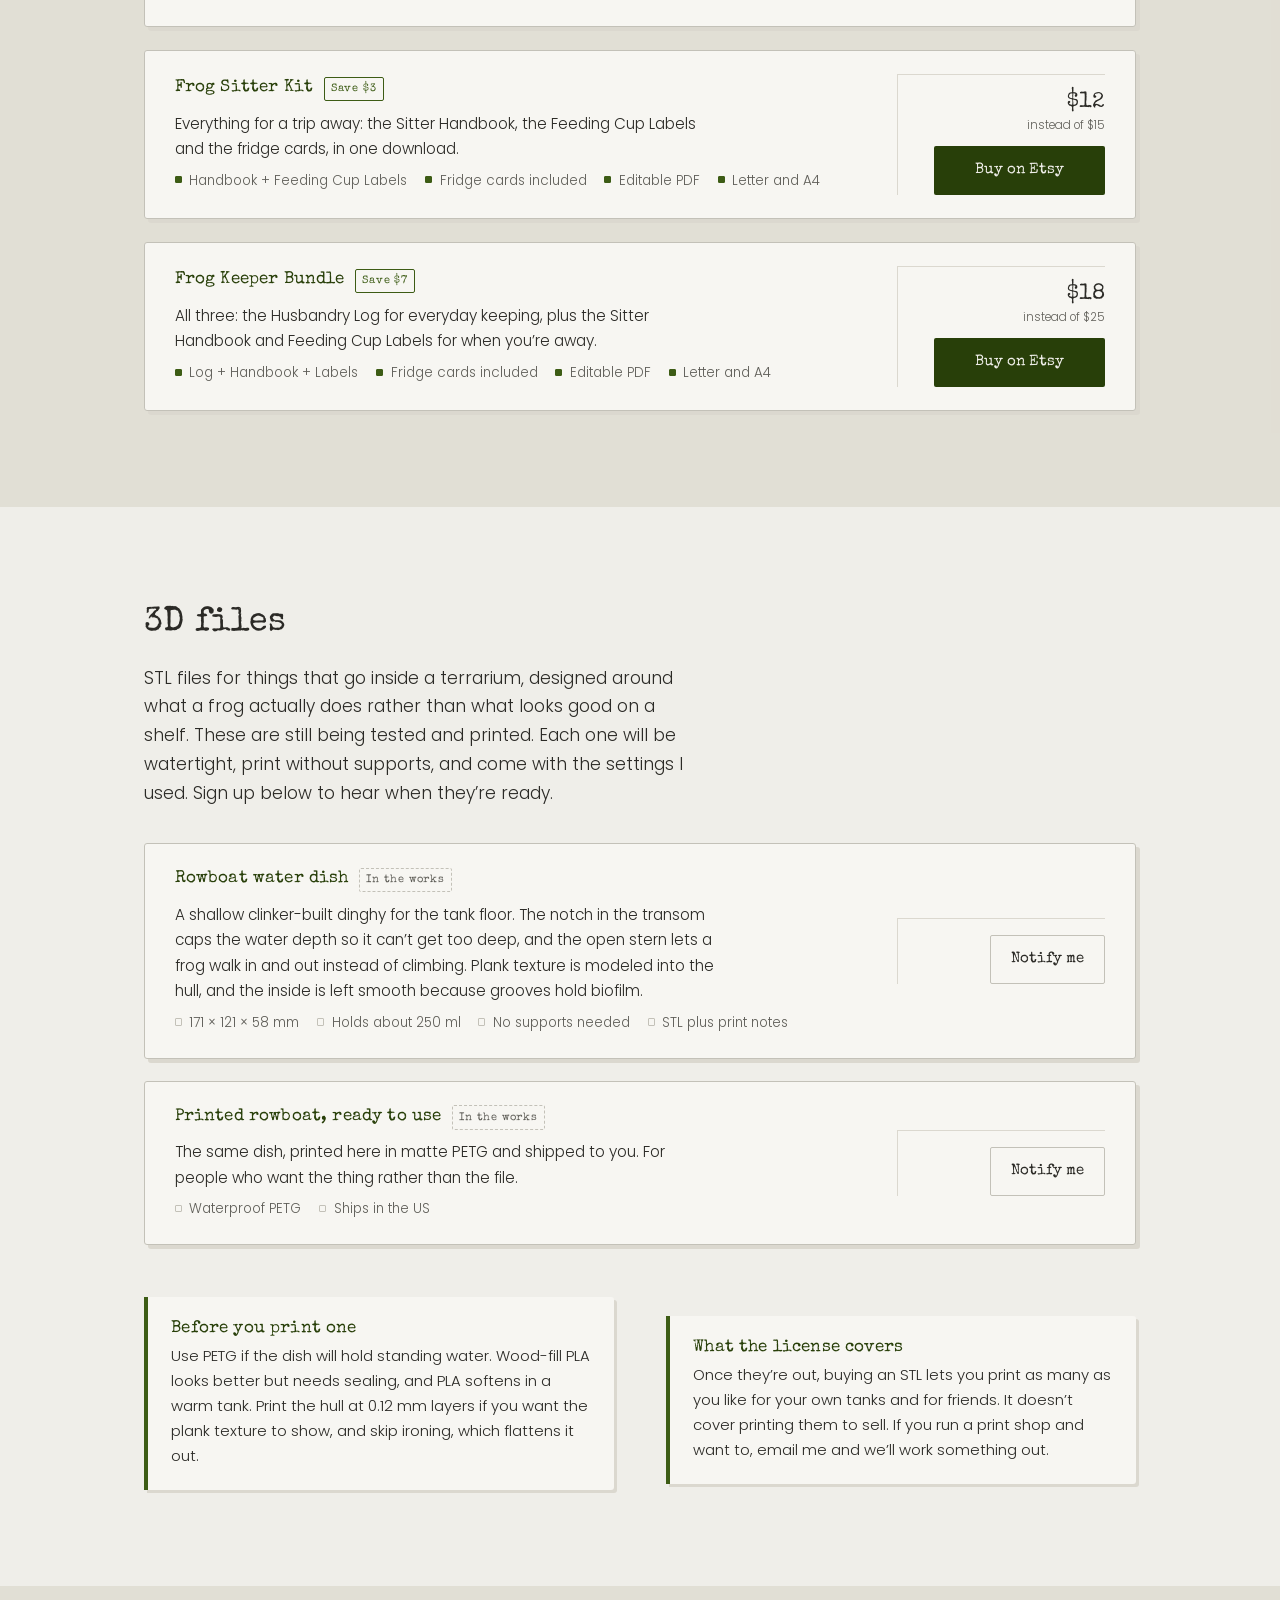
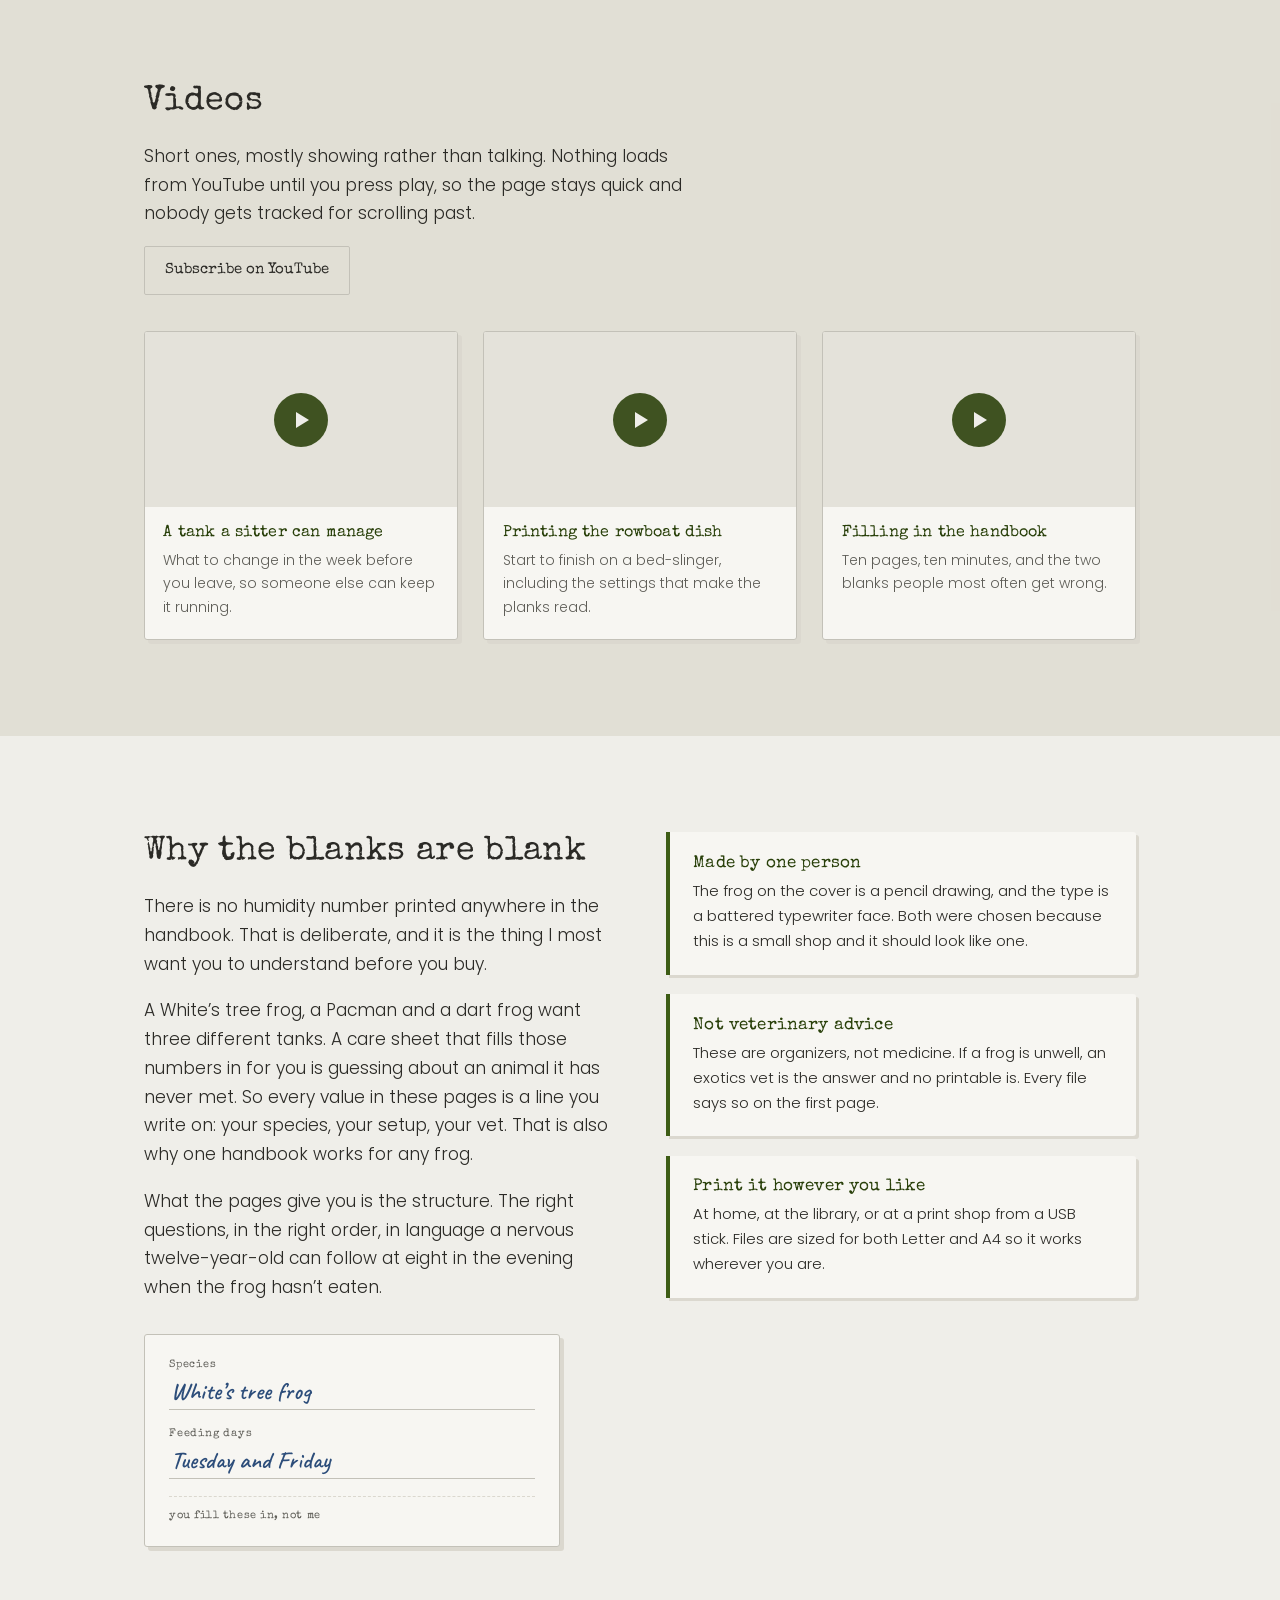
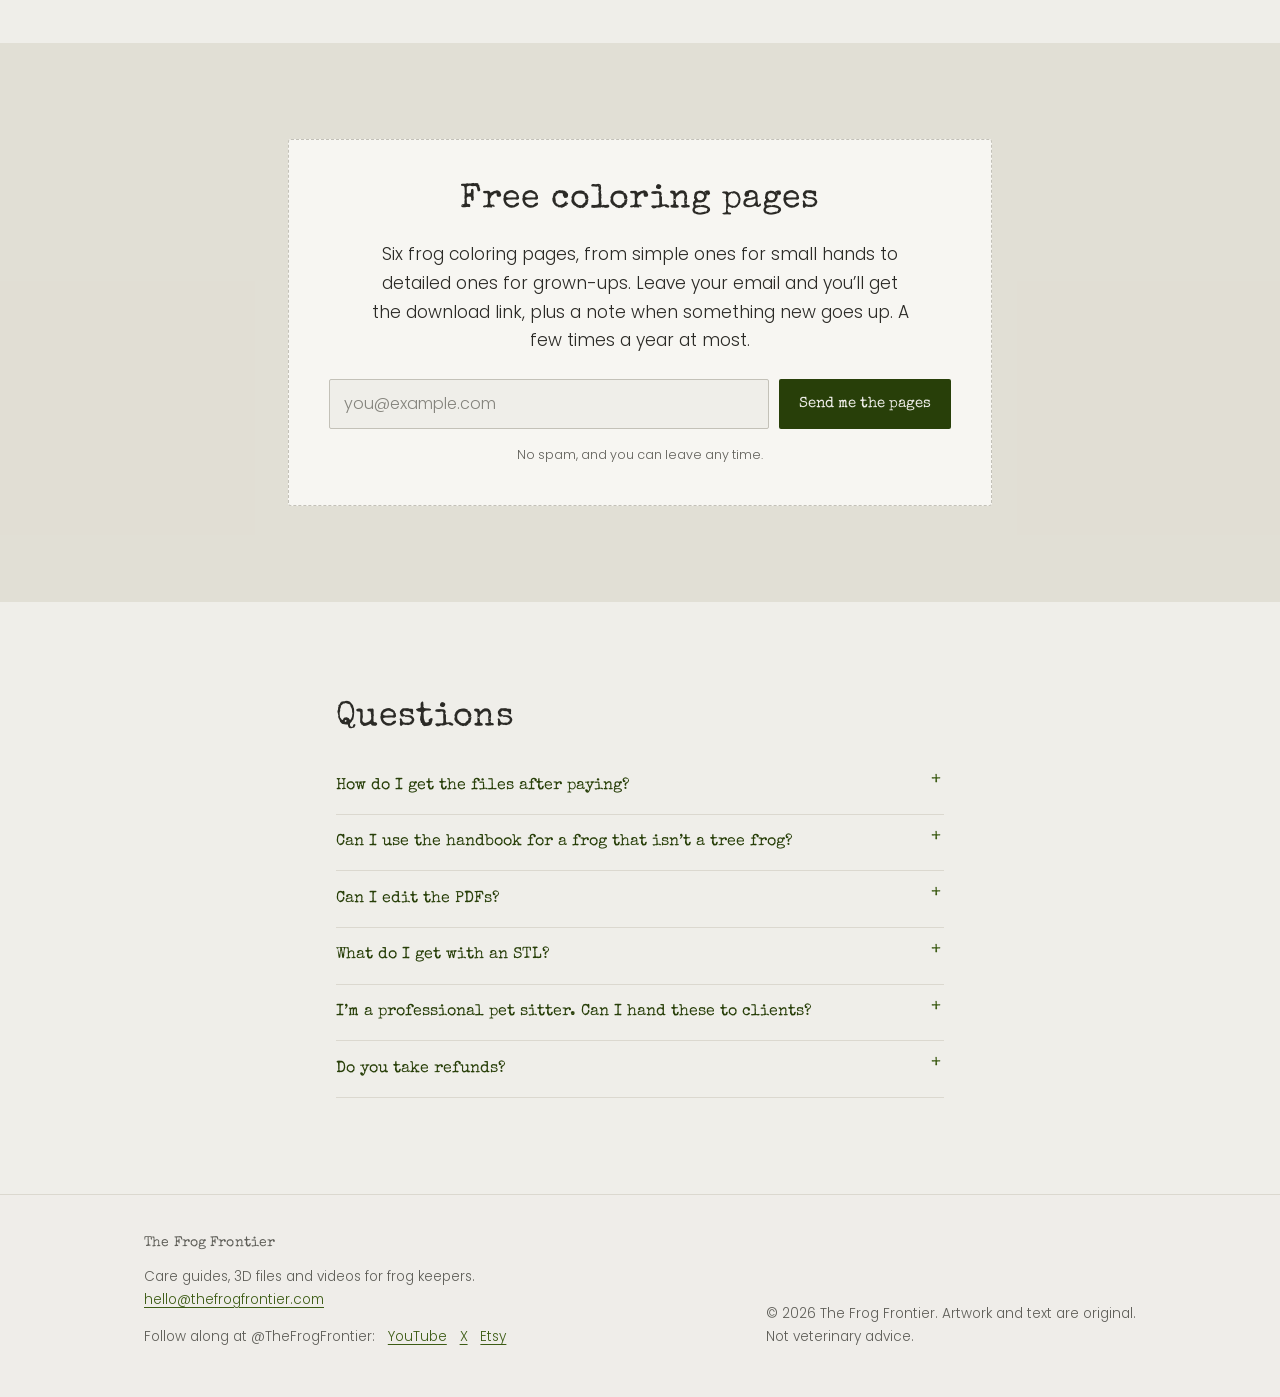
==== commit a9a8b7b7: "Etsy products YouTube and x links" ====
--- a/public/index.html
+++ b/public/index.html
@@ -3,7 +3,8 @@
   THE FROG FRONTIER
   =================================================================
   SETUP: everything you need to change is marked with a comment.
-  Search for SHOPIFY_CONFIG, PRODUCT_ID, VIDEO_ID, FORM_ACTION and EMAIL.
+  Search for VIDEO_ID, FORM_ACTION and EMAIL.
+  (SHOPIFY_CONFIG is unused while selling on Etsy only.)
   Full instructions are in README.md.
   =================================================================
 -->
@@ -230,6 +231,10 @@
   color:var(--graphite);background:rgba(239,238,233,.78);}
 .foot .wrap{display:flex;flex-wrap:wrap;gap:1.3rem;justify-content:space-between;align-items:flex-end;}
 .foot a{color:var(--green-mid);}
+.follow{margin-top:.6rem;}
+.follow a{margin-left:.55rem;}
+.etsy{margin-top:.9rem;width:100%;text-align:center;}
+.link-pending{opacity:.55;pointer-events:none;}
 </style>
 </head>
 <body>
@@ -267,8 +272,8 @@
           <a class="btn btn--solid" href="#printables">See the printables</a>
           <a class="btn btn--line" href="#free">Get the free coloring pages</a>
         </div>
-        <p class="hero__note">Everything digital arrives by email the moment you pay.
-          Nothing ships, so nothing gets lost in the mail.</p>
+        <p class="hero__note">Printables are sold through Etsy and ready to download the
+          moment you pay. Nothing ships, so nothing gets lost in the mail.</p>
       </div>
     </div>
   </section>
@@ -278,8 +283,10 @@
     <div class="wrap">
       <div class="band__intro">
         <h2>Printables</h2>
-        <p>Print-ready PDFs. Every file comes in US Letter and A4, in full color and an
-          ink-saver version, so it works on a good printer or a tired one at the library.</p>
+        <p>Editable PDFs. Type your frog&rsquo;s details straight into the file before you
+          print, or print it blank and fill it in by hand. Every file comes in US Letter and
+          A4, in full color and an ink-saver version. Checkout is on
+          <a href="https://www.etsy.com/shop/TheFrogFrontier" data-link>my Etsy shop</a>.</p>
       </div>
 
       <ul class="shelf">
@@ -288,25 +295,19 @@
           <div class="item__body">
             <div class="item__head">
               <h3>Frog Sitter Handbook</h3>
-              <span class="tag tag--now">Available</span>
+              <span class="tag tag--now">Now editable</span>
             </div>
-            <p>Ten pages a first-time sitter can follow without knowing anything about frogs.
-              Feeding, misting, temperature, what&rsquo;s normal, what to call you about &mdash;
-              plus a fridge card for the things they need at a glance, and a certificate for
-              the kid who did the job.</p>
+            <p>Ten pages a first-time sitter can follow without knowing anything about frogs: daily care, a feeding guide, emergency contacts, a frog log, and a certificate for the kid who did the job. Plus fridge cards with the daily jobs and emergency numbers at a glance.</p>
             <ul class="spec">
-              <li class="done">10 pages plus bonus card</li>
+              <li class="done">Editable PDF</li>
+              <li class="done">10 pages plus fridge cards</li>
               <li class="done">Letter and A4</li>
               <li class="done">Ink-saver included</li>
-              <li class="done">Works for any species</li>
             </ul>
           </div>
           <div class="item__buy">
-            <span class="price">$8.50<small>instant download</small></span>
-            <!-- PRODUCT_ID: paste the Shopify product ID for the handbook -->
-            <div class="buy" data-shopify-id="PRODUCT_ID_HANDBOOK">
-              <span class="buy__pending">Checkout not connected yet</span>
-            </div>
+            <span class="price">$10<small>instant download</small></span>
+            <a class="btn btn--solid etsy" href="https://www.etsy.com/listing/4591901030/editable-frog-sitter-handbook-fillable" data-link>Buy on Etsy</a>
           </div>
         </li>
 
@@ -314,38 +315,79 @@
           <div class="item__body">
             <div class="item__head">
               <h3>Husbandry Log</h3>
-              <span class="tag tag--now">Available</span>
+              <span class="tag tag--now">Now editable</span>
             </div>
-            <p>The one you keep using. Dated rows for feeding, weight, shedding, misting and
-              tank cleaning, so when something looks off you have months of history instead
-              of a guess. Print a fresh stack whenever you run out.</p>
+            <p>The one you keep using. Twelve pages for feeding, temperature and humidity, weight, sheds, cleaning, health and vet visits, so when something looks off you have months of history instead of a guess.</p>
             <ul class="spec">
-              <li class="done">Undated, start any month</li>
+              <li class="done">Editable PDF</li>
+              <li class="done">12 pages</li>
               <li class="done">Letter and A4</li>
               <li class="done">Ink-saver included</li>
-              <li class="done">Reprint forever</li>
             </ul>
           </div>
           <div class="item__buy">
-            <span class="price">$5.00<small>instant download</small></span>
-            <!-- PRODUCT_ID: Husbandry Log -->
-            <div class="buy" data-shopify-id="PRODUCT_ID_LOG">
-              <span class="buy__pending">Checkout not connected yet</span>
-            </div>
+            <span class="price">$10<small>instant download</small></span>
+            <a class="btn btn--solid etsy" href="https://www.etsy.com/listing/4591928135/editable-frog-husbandry-log-fillable-pdf" data-link>Buy on Etsy</a>
           </div>
         </li>
 
         <li class="item">
           <div class="item__body">
             <div class="item__head">
-              <h3>Handbook and Log together</h3>
-              <span class="tag">In the works</span>
+              <h3>Feeding Cup Labels</h3>
+              <span class="tag tag--now">New</span>
             </div>
-            <p>Both files in one download, cheaper than buying them separately.</p>
-            <ul class="spec"><li>Being put together</li></ul>
+            <p>Portion out the crickets before you leave and label each cup, so the sitter only has to open tonight&rsquo;s. Type your frog&rsquo;s name once and it fills in on all 24 labels, with the number of feeders, dusting, and a box to tick when it&rsquo;s done.</p>
+            <ul class="spec">
+              <li class="done">Editable PDF</li>
+              <li class="done">24 labels: Mon&ndash;Sun and Day 1&ndash;12</li>
+              <li class="done">Fits 2&Prime; round labels</li>
+              <li class="done">Fits standard deli cup lids</li>
+            </ul>
           </div>
           <div class="item__buy">
-            <a class="btn btn--line" href="#free">Notify me</a>
+            <span class="price">$5<small>instant download</small></span>
+            <a class="btn btn--solid etsy" href="https://www.etsy.com/listing/4591928776/feeding-cup-labels-for-pet-sitter" data-link>Buy on Etsy</a>
+          </div>
+        </li>
+
+        <li class="item">
+          <div class="item__body">
+            <div class="item__head">
+              <h3>Frog Sitter Kit</h3>
+              <span class="tag tag--now">Save $3</span>
+            </div>
+            <p>Everything for a trip away: the Sitter Handbook, the Feeding Cup Labels and the fridge cards, in one download.</p>
+            <ul class="spec">
+              <li class="done">Handbook + Feeding Cup Labels</li>
+              <li class="done">Fridge cards included</li>
+              <li class="done">Editable PDF</li>
+              <li class="done">Letter and A4</li>
+            </ul>
+          </div>
+          <div class="item__buy">
+            <span class="price">$12<small>instead of $15</small></span>
+            <a class="btn btn--solid etsy" href="https://www.etsy.com/listing/4591921239/editable-frog-sitter-kit-care-handbook" data-link>Buy on Etsy</a>
+          </div>
+        </li>
+
+        <li class="item">
+          <div class="item__body">
+            <div class="item__head">
+              <h3>Frog Keeper Bundle</h3>
+              <span class="tag tag--now">Save $7</span>
+            </div>
+            <p>All three: the Husbandry Log for everyday keeping, plus the Sitter Handbook and Feeding Cup Labels for when you&rsquo;re away.</p>
+            <ul class="spec">
+              <li class="done">Log + Handbook + Labels</li>
+              <li class="done">Fridge cards included</li>
+              <li class="done">Editable PDF</li>
+              <li class="done">Letter and A4</li>
+            </ul>
+          </div>
+          <div class="item__buy">
+            <span class="price">$18<small>instead of $25</small></span>
+            <a class="btn btn--solid etsy" href="https://www.etsy.com/listing/4591949542/frog-keeper-bundle-editable-frog-sitter" data-link>Buy on Etsy</a>
           </div>
         </li>
 
@@ -359,8 +401,9 @@
       <div class="band__intro">
         <h2>3D files</h2>
         <p>STL files for things that go inside a terrarium, designed around what a frog
-          actually does rather than what looks good on a shelf. Every one is watertight,
-          prints without supports, and comes with the settings I used.</p>
+          actually does rather than what looks good on a shelf. These are still being tested
+          and printed. Each one will be watertight, print without supports, and come with the
+          settings I used. Sign up below to hear when they&rsquo;re ready.</p>
       </div>
 
       <ul class="shelf">
@@ -369,25 +412,26 @@
           <div class="item__body">
             <div class="item__head">
               <h3>Rowboat water dish</h3>
-              <span class="tag tag--now">Available</span>
+              <span class="tag">In the works</span>
             </div>
             <p>A shallow clinker-built dinghy for the tank floor. The notch in the transom
               caps the water depth so it can&rsquo;t get too deep, and the open stern lets a
               frog walk in and out instead of climbing. Plank texture is modeled into the
               hull, and the inside is left smooth because grooves hold biofilm.</p>
             <ul class="spec">
-              <li class="done">171 &times; 121 &times; 58 mm</li>
-              <li class="done">Holds about 250 ml</li>
-              <li class="done">No supports needed</li>
-              <li class="done">STL plus print notes</li>
+              <li>171 &times; 121 &times; 58 mm</li>
+              <li>Holds about 250 ml</li>
+              <li>No supports needed</li>
+              <li>STL plus print notes</li>
             </ul>
           </div>
           <div class="item__buy">
-            <span class="price">$6.00<small>STL download</small></span>
-            <!-- PRODUCT_ID: Rowboat STL -->
-            <div class="buy" data-shopify-id="PRODUCT_ID_ROWBOAT">
-              <span class="buy__pending">Checkout not connected yet</span>
-            </div>
+            <!-- When the STL is ready: put the price and Shopify buy slot back, e.g.
+                 <span class="price">$6.00<small>STL download</small></span>
+                 <div class="buy" data-shopify-id="PRODUCT_ID_ROWBOAT"></div>
+                 and change the tag above to Available, copying the green tag
+                 markup from one of the printable cards. -->
+            <a class="btn btn--line" href="#free">Notify me</a>
           </div>
         </li>
 
@@ -417,8 +461,8 @@
         </div>
         <div class="note">
           <h3>What the license covers</h3>
-          <p>Buying an STL lets you print as many as you like for your own tanks and for
-            friends. It doesn&rsquo;t cover printing them to sell. If you run a print shop
+          <p>Once they&rsquo;re out, buying an STL lets you print as many as you like for
+            your own tanks and for friends. It doesn&rsquo;t cover printing them to sell. If you run a print shop
             and want to, email me and we&rsquo;ll work something out.</p>
         </div>
       </div>
@@ -432,6 +476,8 @@
         <h2>Videos</h2>
         <p>Short ones, mostly showing rather than talking. Nothing loads from YouTube until
           you press play, so the page stays quick and nobody gets tracked for scrolling past.</p>
+        <!-- YOUTUBE_URL: paste your channel link in place of the # value -->
+        <p><a class="btn btn--line" href="https://www.youtube.com/@TheFrogFrontier" data-link>Subscribe on YouTube</a></p>
       </div>
 
       <ul class="films">
@@ -530,11 +576,18 @@
         <p>Six frog coloring pages, from simple ones for small hands to detailed ones for
           grown-ups. Leave your email and you&rsquo;ll get the download link, plus a note when
           something new goes up. A few times a year at most.</p>
-        <!-- FORM_ACTION: point this at Kit, Buttondown or Mailchimp. Until then it
-             opens the visitor's mail app, which works but is clumsy. -->
-        <form action="mailto:hello@thefrogfrontier.com" method="post" enctype="text/plain">
+        <!-- FORM_ACTION: paste your mailing list's form address into data-list-action.
+             Works with either service, it detects which from the address:
+               Kit:        your form -> Publish -> HTML, copy the action="..." value
+                           e.g. https://app.kit.com/forms/1234567/subscriptions
+               Buttondown: https://buttondown.com/api/emails/embed-subscribe/YOUR-USERNAME
+             Until it's filled in, the form falls back to opening the visitor's
+             mail app, so the page never has a broken button. -->
+        <form id="signup" action="mailto:hello@thefrogfrontier.com" method="post" enctype="text/plain"
+              data-list-action="PASTE_FORM_ACTION_HERE">
           <label for="email" style="position:absolute;left:-9999px;">Email address</label>
-          <input id="email" type="email" name="email" placeholder="you@example.com" required>
+          <input id="email" type="email" name="email_address" placeholder="you@example.com"
+                 autocomplete="email" required>
           <button class="btn btn--solid" type="submit">Send me the pages</button>
         </form>
         <p class="fineprint">No spam, and you can leave any time.</p>
@@ -549,9 +602,9 @@
 
       <details>
         <summary>How do I get the files after paying?</summary>
-        <p>A download link is emailed to you automatically as soon as the payment clears,
-          and the link stays good if you need the file again later. Check the spam folder
-          on the first one.</p>
+        <p>Etsy shows a download link as soon as your payment goes through, and emails you
+          one too. The files stay in your Etsy account under <strong>Purchases</strong>, so
+          you can download them again any time.</p>
       </details>
 
       <details>
@@ -563,9 +616,11 @@
 
       <details>
         <summary>Can I edit the PDFs?</summary>
-        <p>They&rsquo;re finished print-ready files rather than templates, so the text
-          isn&rsquo;t editable. The pages are meant to be filled in by hand, which is the
-          point when a sitter needs to scribble a note at the tank.</p>
+        <p>Yes. Download the file first, then open it in Adobe Acrobat Reader (free),
+          Preview on a Mac, or the Files app on iPhone and iPad, and click into any blank to type. Some browser
+          and phone viewers let you type but don&rsquo;t save what you typed, so save a copy
+          before you close it. You can still print it blank and fill it in by hand, which is
+          handy when a sitter wants to jot a note at the tank.</p>
       </details>
 
       <details>
@@ -585,8 +640,8 @@
       <details>
         <summary>Do you take refunds?</summary>
         <p>Digital files can&rsquo;t really be returned once they&rsquo;re delivered. But if
-          something won&rsquo;t open or prints wrong, email me and I&rsquo;ll fix it or
-          refund you.</p>
+          something won&rsquo;t open or prints wrong, message me on Etsy and I&rsquo;ll fix
+          it or refund you.</p>
       </details>
     </div>
   </section>
@@ -600,6 +655,11 @@
       <p style="margin-top:.3rem;">Care guides, 3D files and videos for frog keepers.<br>
         <!-- EMAIL -->
         <a href="mailto:hello@thefrogfrontier.com">hello@thefrogfrontier.com</a></p>
+      <!-- Follow links. Paste each real link in place of its # value. -->
+      <p class="follow">Follow along at @TheFrogFrontier:
+        <a href="https://www.youtube.com/@TheFrogFrontier" data-link>YouTube</a>
+        <a href="https://x.com/TheFrogFrontier" data-link>X</a>
+        <a href="https://www.etsy.com/shop/TheFrogFrontier" data-link>Etsy</a></p>
     </div>
     <div>
       <p>&copy; <span id="yr">2026</span> The Frog Frontier. Artwork and text are original.<br>
@@ -638,6 +698,53 @@
     storefrontAccessToken: 'YOUR_STOREFRONT_ACCESS_TOKEN',
     moneyFormat: '${{amount}}'
   };
+
+  /* Links waiting for a real URL (href still "#SOMETHING_URL"): buttons stay
+     visible but greyed out as "coming soon", plain links are hidden, so
+     nothing on the page leads nowhere. */
+  try {
+    document.querySelectorAll('a[data-link]').forEach(function (a) {
+      var h = a.getAttribute('href') || '';
+      if (/^https?:\/\//.test(h)) {
+        a.setAttribute('target', '_blank');
+        a.setAttribute('rel', 'noopener');
+        return;
+      }
+      if (a.classList.contains('btn')) {
+        a.classList.add('link-pending');
+        a.setAttribute('aria-disabled', 'true');
+        a.removeAttribute('href');
+        if (a.classList.contains('etsy')) { a.textContent = 'Coming to Etsy soon'; }
+      } else if (a.parentNode && a.parentNode.classList && a.parentNode.classList.contains('follow')) {
+        a.hidden = true;
+      } else {
+        a.replaceWith(document.createTextNode(a.textContent));
+      }
+    });
+    var f = document.querySelector('.follow');
+    if (f && !f.querySelector('a:not([hidden])')) { f.hidden = true; }
+  } catch (e) { say('warn', '[Frog Frontier] link setup skipped:', e); }
+
+  /* Signup form: once a mailing-list address is pasted in, point the form at
+     it. Kit and Buttondown name the email field differently, and Buttondown
+     needs an extra hidden field, so set those to match the service. */
+  try {
+    var form = document.getElementById('signup');
+    var to = form && form.getAttribute('data-list-action');
+    if (to && /^https:\/\//.test(to)) {
+      form.setAttribute('action', to);
+      form.removeAttribute('enctype');
+      var field = document.getElementById('email');
+      if (/buttondown\.(com|email)/.test(to)) {
+        field.name = 'email';
+        var h = document.createElement('input');
+        h.type = 'hidden'; h.name = 'embed'; h.value = '1';
+        form.appendChild(h);
+      } else {
+        field.name = 'email_address';
+      }
+    }
+  } catch (e) { say('warn', '[Frog Frontier] signup setup skipped:', e); }
 
   var SDK = 'https://sdks.shopifycdn.com/buy-button/latest/buy-button-storefront.min.js';
 
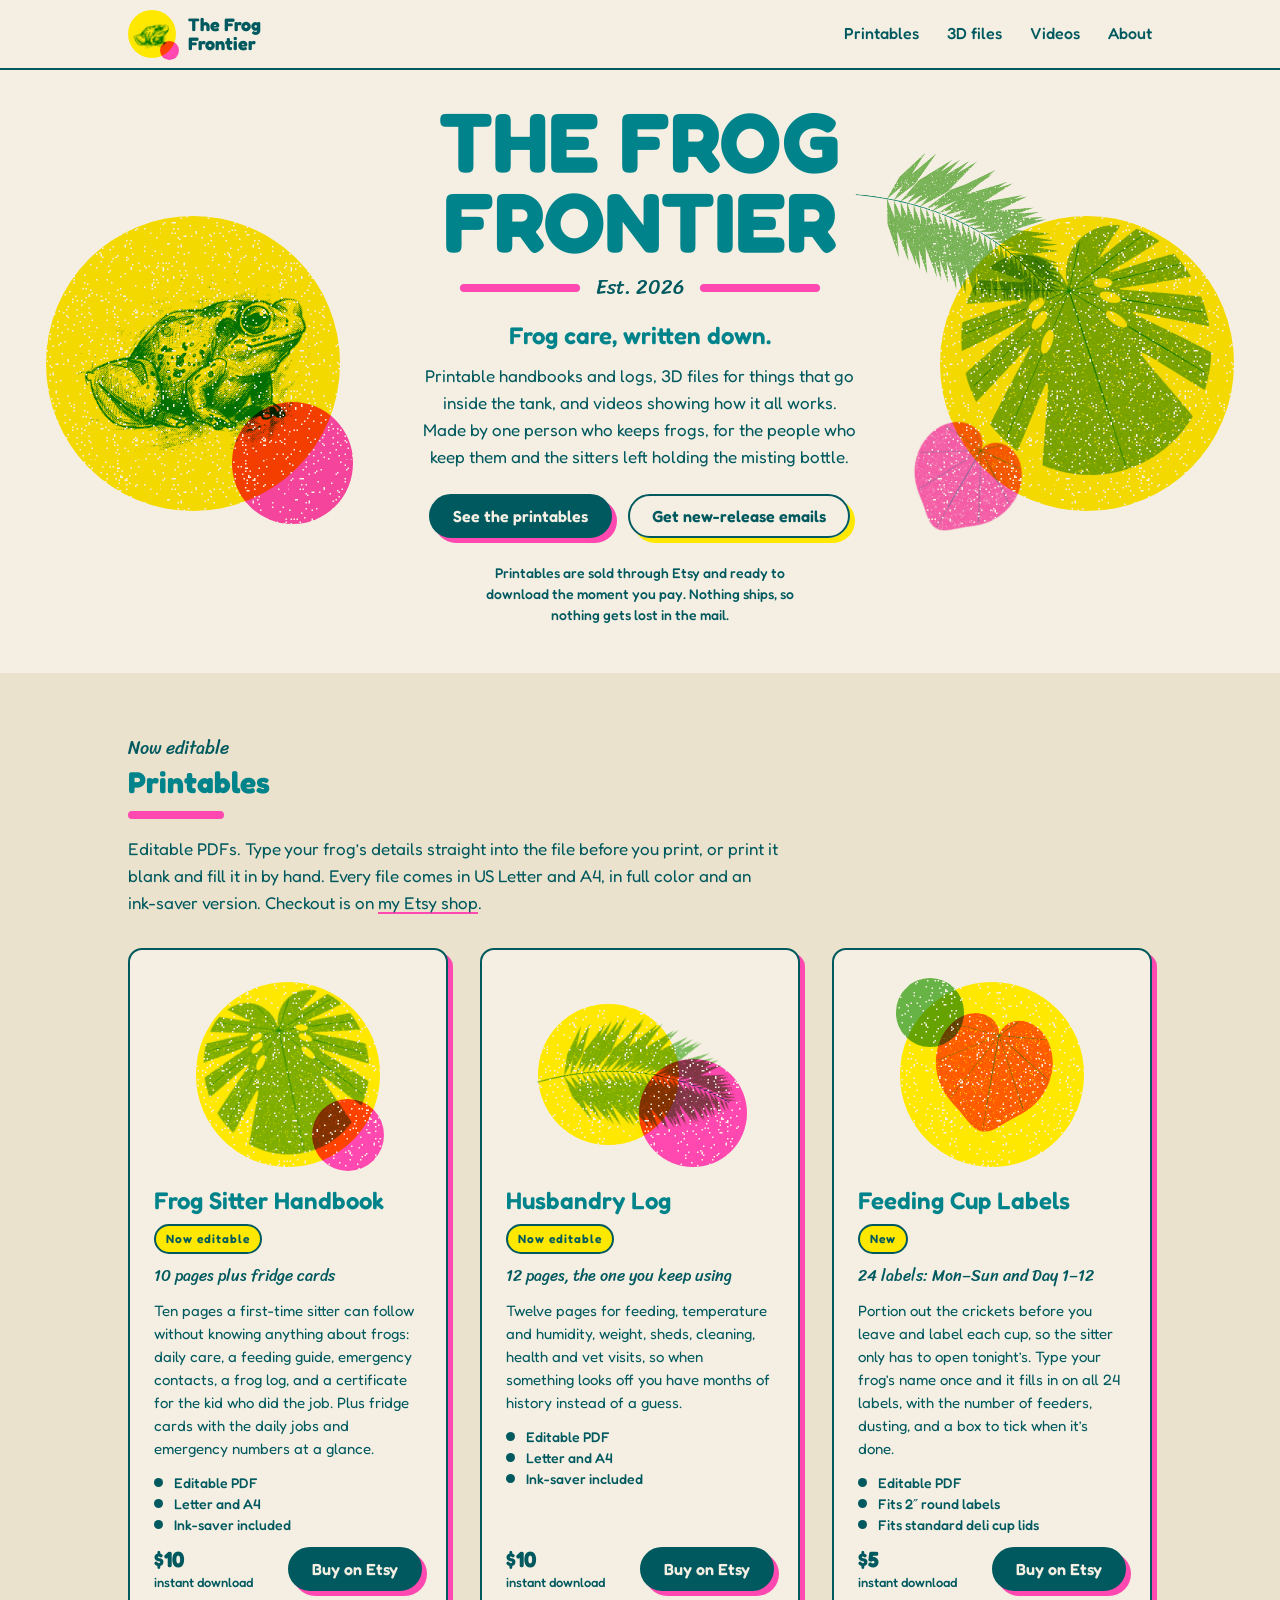
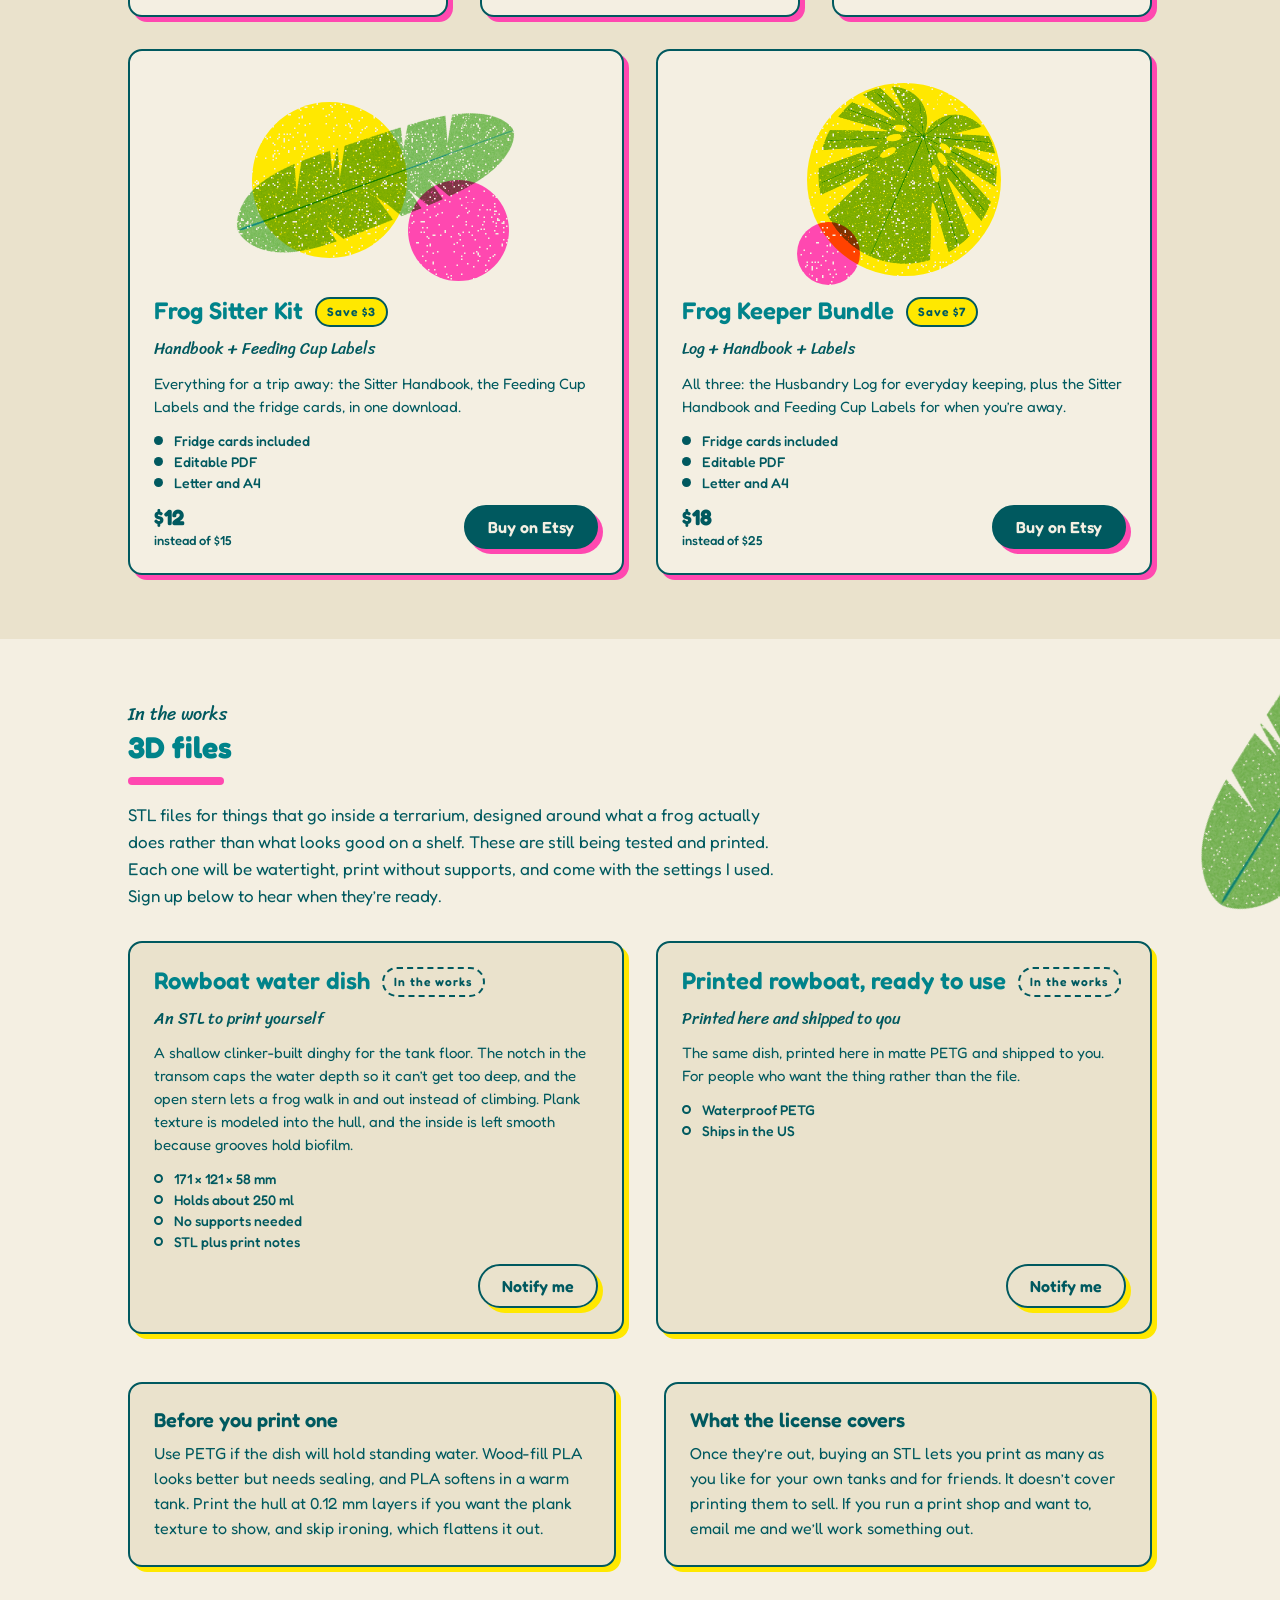
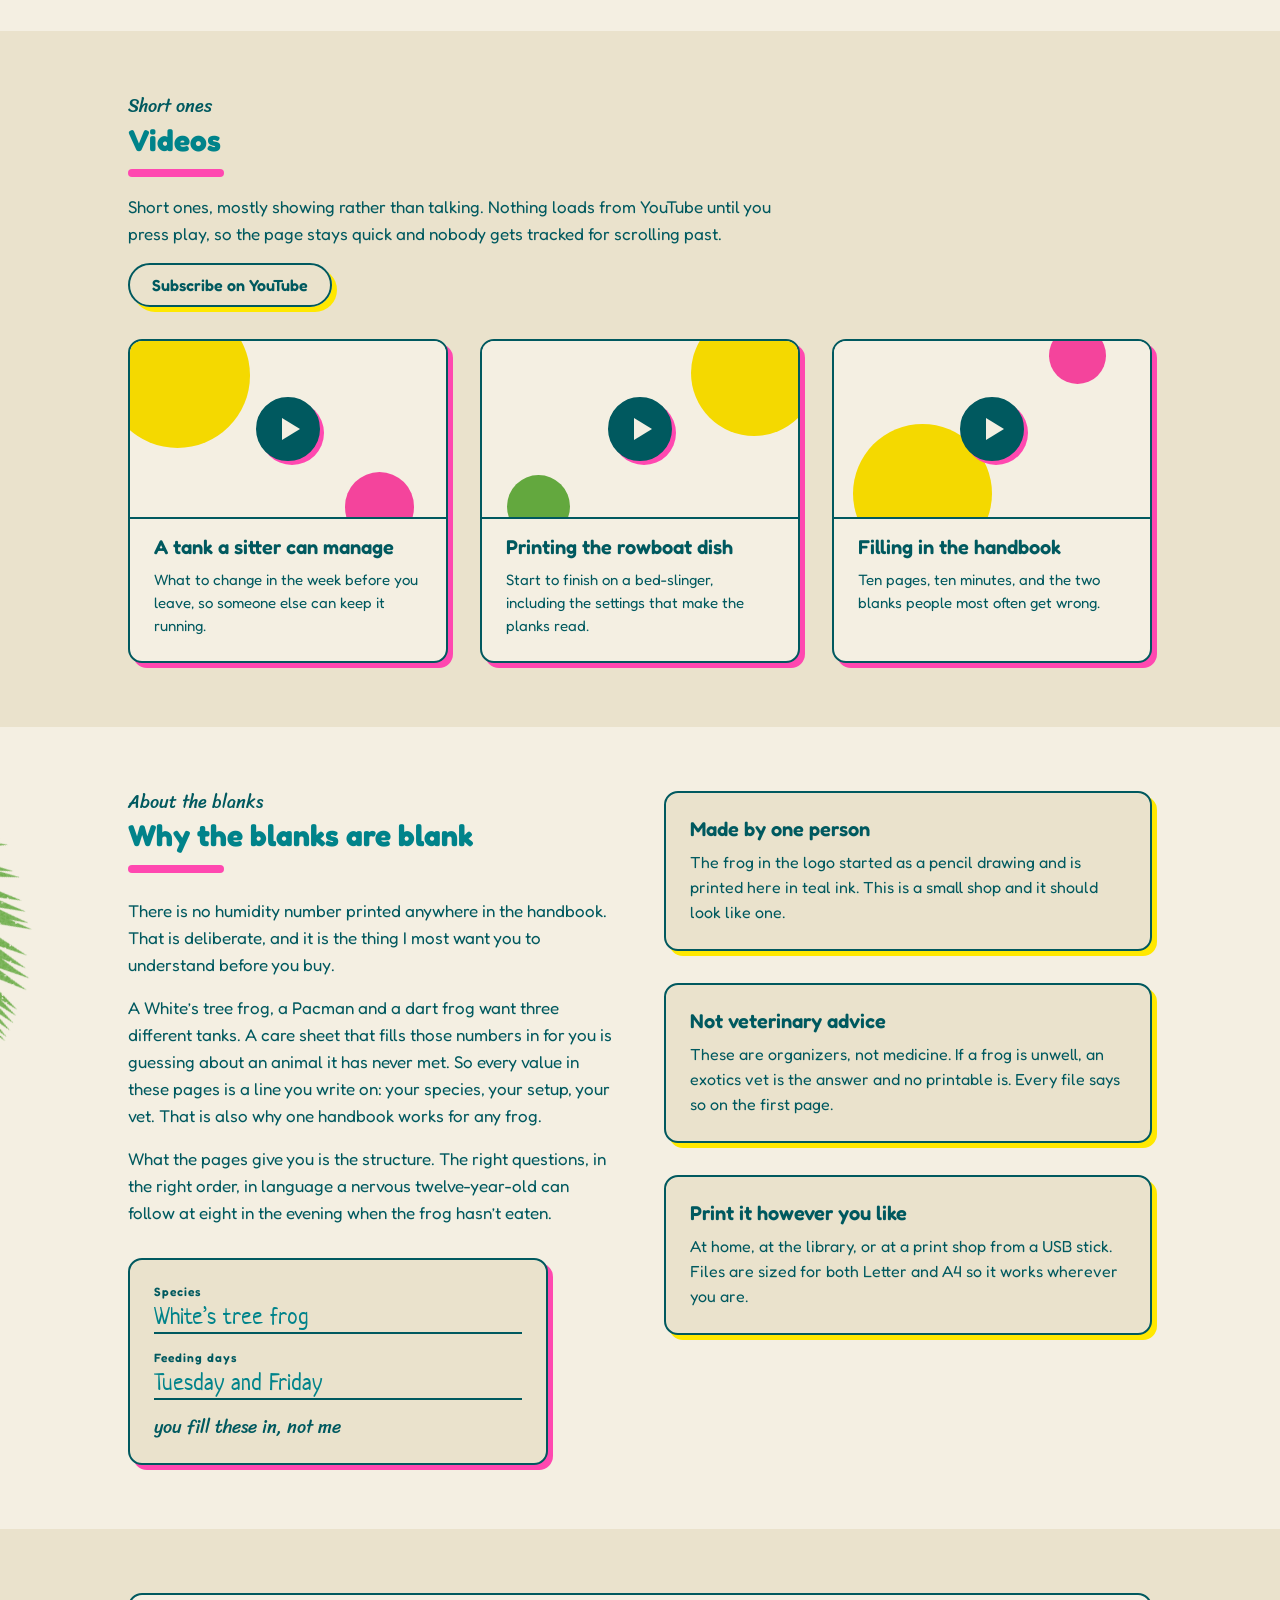
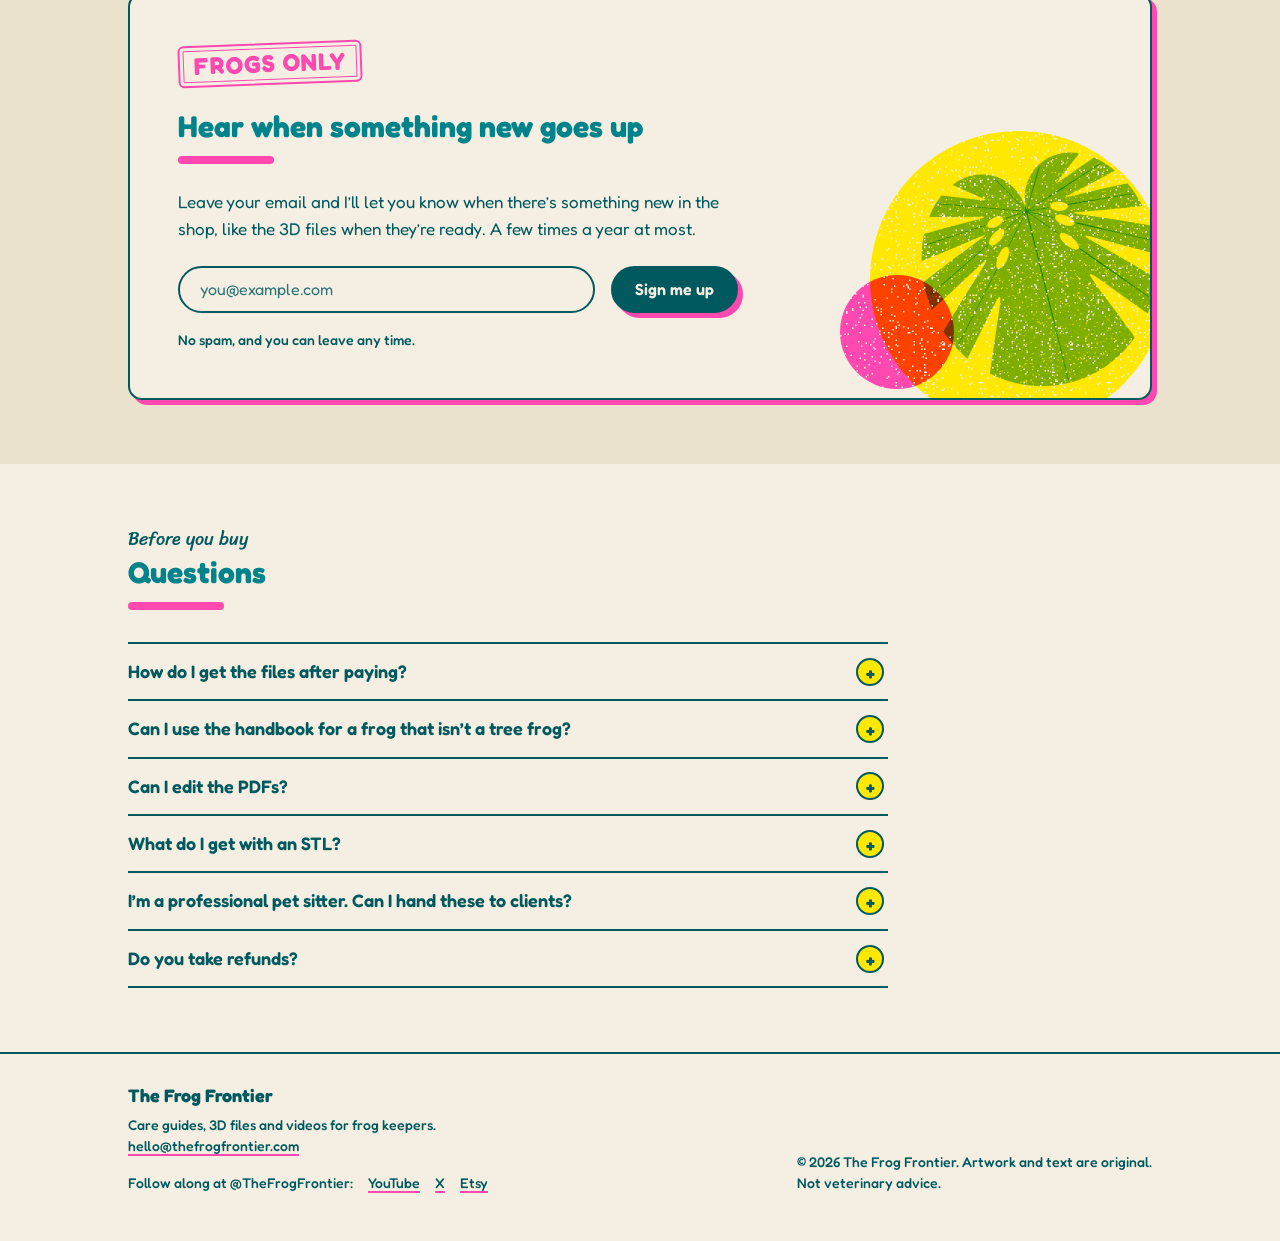
==== commit f936276e: "November Site Update" ====
--- a/public/index.html
+++ b/public/index.html
@@ -2,249 +2,41 @@
 <!--
   THE FROG FRONTIER
   =================================================================
-  SETUP: everything you need to change is marked with a comment.
-  Search for VIDEO_ID, FORM_ACTION and EMAIL.
-  (SHOPIFY_CONFIG is unused while selling on Etsy only.)
-  Full instructions are in README.md.
+  Design: the November 2026 brand kit (risograph inks on cream paper).
+  Brand colors, type and components live in site.css. Do not add
+  colors or fonts here.
+
+  Things you may still need to fill in: search for VIDEO_ID,
+  FORM_ACTION and EMAIL.
   =================================================================
 -->
 <html lang="en">
 <head>
 <meta charset="utf-8">
 <meta name="viewport" content="width=device-width, initial-scale=1">
-<title>The Frog Frontier &mdash; printable care guides, 3D files and videos for frog keepers</title>
-<meta name="description" content="Printable care handbooks and logs, 3D printable terrarium accessories, and videos for people who keep frogs. Instant downloads.">
-<meta name="theme-color" content="#efeee9">
-<link rel="icon" href="assets/favicon.ico" sizes="any">
-<link rel="apple-touch-icon" href="assets/apple-touch-icon.png">
+<title>The Frog Frontier: printable care guides, 3D files and videos for frog keepers</title>
+<meta name="description" content="Editable printable care handbooks and logs, 3D printable terrarium accessories, and videos for people who keep frogs. Instant downloads.">
+<meta name="theme-color" content="#F4EFE2">
+<link rel="icon" href="assets/favicon.ico?v=2" sizes="any">
+<link rel="apple-touch-icon" href="assets/apple-touch-icon.png?v=2">
 <meta property="og:title" content="The Frog Frontier">
-<meta property="og:description" content="Printable care guides, 3D files and videos for frog keepers.">
-<!-- OG_IMAGE: change to your real domain once the site is live -->
-<meta property="og:image" content="https://YOUR-DOMAIN.com/assets/logo-700.jpg">
+<meta property="og:description" content="Small goods for frog people: printable care guides, 3D files and videos.">
+<meta property="og:image" content="https://thefrogfrontier.com/assets/social-1200x630.jpg">
 <meta property="og:type" content="website">
-
-<link rel="preload" href="fonts/SpecialElite-Regular.woff2" as="font" type="font/woff2" crossorigin>
-<link rel="preload" href="fonts/Poppins-Light.woff2" as="font" type="font/woff2" crossorigin>
-
-<style>
-/* fonts served from this folder, not a CDN. Special Elite is Apache 2.0,
-   Poppins and Caveat are SIL OFL. License files are in /fonts. */
-@font-face{font-family:'Special Elite';src:url('fonts/SpecialElite-Regular.woff2') format('woff2');font-weight:400;font-display:swap;}
-@font-face{font-family:'Poppins';src:url('fonts/Poppins-Light.woff2') format('woff2');font-weight:300;font-display:swap;}
-@font-face{font-family:'Poppins';src:url('fonts/Poppins-Regular.woff2') format('woff2');font-weight:400;font-display:swap;}
-@font-face{font-family:'Poppins';src:url('fonts/Poppins-Medium.woff2') format('woff2');font-weight:500;font-display:swap;}
-@font-face{font-family:'Caveat';src:url('fonts/Caveat.woff2') format('woff2');font-weight:400 700;font-display:swap;}
-
-/* ============================================================ tokens
-   Every color here is sampled from the logo drawing itself:
-   the paper, the graphite, and the green of the typed wordmark. */
-:root{
-  --paper:#efeee9;
-  --panel:#e4e2da;
-  --card:#f7f6f2;
-  --ink:#2b2a26;
-  --graphite:#5f5e58;
-  --green:#283f09;
-  --green-mid:#3d5c15;
-  --rule:#c3c1b8;
-  --faint:#dbd8cf;
-  --pen:#2c4d7a;
-
-  --type:'Special Elite','Courier New',monospace;
-  --body:'Poppins','Helvetica Neue',Arial,sans-serif;
-  --hand:'Caveat','Segoe Script',cursive;
-
-  --measure:34rem;
-  --gutter:clamp(1.25rem,5vw,4rem);
-}
-*,*::before,*::after{box-sizing:border-box;}
-html{-webkit-text-size-adjust:100%;scroll-behavior:smooth;}
-@media (prefers-reduced-motion:reduce){
-  html{scroll-behavior:auto;}
-  *,*::before,*::after{animation-duration:.001ms!important;transition-duration:.001ms!important;}
-}
-body{
-  margin:0;background:var(--paper);color:var(--ink);
-  font-family:var(--body);font-weight:300;
-  font-size:clamp(1rem,.97rem + .18vw,1.07rem);line-height:1.68;
-}
-img{max-width:100%;height:auto;display:block;}
-
-/* Pencil foliage sits on a fixed layer behind everything. Anchored to the
-   bottom at full width, so it behaves the same at 320px as at 2560px
-   instead of zooming into an empty middle the way `cover` would. */
-.leaves{position:fixed;inset:0;z-index:-1;pointer-events:none;
-  background:var(--paper) url('assets/foliage.webp') no-repeat bottom center;
-  background-size:100% auto;}
-a{color:var(--green-mid);text-underline-offset:3px;}
-:focus-visible{outline:2.5px solid var(--green);outline-offset:3px;border-radius:2px;}
-
-.wrap{max-width:70rem;margin-inline:auto;padding-inline:var(--gutter);}
-.band{padding-block:clamp(3.25rem,7.5vw,6rem);}
-.band--tint{background:rgba(217,214,200,.62);}
-.band__intro{max-width:var(--measure);}
-
-h1,h2,h3,.type{font-family:var(--type);font-weight:400;line-height:1.24;letter-spacing:.01em;}
-h2{font-size:clamp(1.45rem,1.1rem + 1.5vw,2.1rem);margin:0 0 .55em;}
-h3{font-size:1.06rem;margin:0 0 .3em;}
-p{margin:0 0 1.05em;max-width:var(--measure);}
-p:last-child{margin-bottom:0;}
-
-.tag{font-family:var(--type);font-size:.71rem;letter-spacing:.07em;color:var(--graphite);
-  border:1px dashed var(--rule);padding:.16em .55em;border-radius:2px;display:inline-block;
-  white-space:nowrap;}
-.tag--now{color:var(--green-mid);border-color:var(--green-mid);border-style:solid;}
-
-.btn{font-family:var(--type);font-size:.92rem;text-decoration:none;cursor:pointer;
-  display:inline-block;padding:.7rem 1.25rem;border-radius:2px;border:1.5px solid transparent;}
-.btn--solid{background:var(--green);color:var(--paper);}
-.btn--solid:hover{background:var(--green-mid);}
-.btn--line{border-color:var(--rule);color:var(--ink);background:transparent;}
-.btn--line:hover{border-color:var(--green);}
-
-/* ============================================================ header */
-.masthead{position:sticky;top:0;z-index:30;background:var(--paper);border-bottom:1px solid var(--faint);}
-.masthead .wrap{display:flex;align-items:center;justify-content:space-between;gap:1rem;min-height:4.25rem;}
-.mark{display:flex;align-items:center;gap:.65rem;text-decoration:none;color:var(--ink);}
-.mark img{width:40px;height:40px;border-radius:50%;flex:none;}
-.mark b{font-family:var(--type);font-weight:400;font-size:.98rem;line-height:1.12;}
-.nav{display:flex;align-items:center;gap:clamp(.7rem,1.9vw,1.6rem);}
-.nav a{font-size:.9rem;color:var(--ink);text-decoration:none;}
-.nav a:hover{color:var(--green-mid);text-decoration:underline;}
-@media (max-width:52rem){.nav a.hide-md{display:none;}}
-@media (max-width:30rem){.mark b{font-size:.86rem;}}
-@media (max-width:25rem){
-  .nav{gap:.5rem;}
-  .nav a{font-size:.8rem;}
-  .mark img{width:33px;height:33px;}
-  .mark b{font-size:.76rem;}
-  .masthead .wrap{gap:.5rem;}
-}
-
-/* ============================================================ hero */
-.hero{padding-block:clamp(2.25rem,6vw,4.5rem);}
-.hero .wrap{display:grid;gap:clamp(2rem,5vw,3.5rem);align-items:center;
-  grid-template-columns:minmax(0,1fr);}
-@media (min-width:58rem){.hero .wrap{grid-template-columns:minmax(0,23rem) minmax(0,1fr);}}
-.hero__art{max-width:24rem;width:100%;justify-self:center;}
-.hero__art img{border-radius:2px;border:1px solid var(--faint);box-shadow:5px 6px 0 rgba(157,153,138,.22);}
-.hero h1{font-size:clamp(1.95rem,1.3rem + 3vw,3.1rem);margin:0 0 .5em;max-width:15ch;}
-.hero .lede{font-size:1.07em;max-width:33rem;color:var(--ink);}
-.actions{display:flex;flex-wrap:wrap;gap:.75rem;margin-top:1.75rem;}
-.hero__note{font-size:.86rem;color:var(--ink);margin-top:1.4rem;max-width:30rem;}
-
-/* ============================================================ product rows */
-.shelf{list-style:none;margin:2.25rem 0 0;padding:0;display:grid;gap:1.4rem;}
-.item{background:var(--card);border:1px solid var(--rule);border-radius:3px;
-  padding:1.45rem clamp(1.1rem,3vw,1.85rem);box-shadow:4px 4px 0 var(--faint);
-  display:grid;gap:1.3rem 2.2rem;grid-template-columns:minmax(0,1fr);}
-@media (min-width:50rem){
-  .item{grid-template-columns:minmax(0,1fr) 13rem;align-items:center;}
-  .item__buy{text-align:right;border-top:0;border-left:1px solid var(--faint);padding:0 0 0 2.2rem;}
-}
-.item__buy{border-top:1px solid var(--faint);padding-top:1rem;}
-.item__head{display:flex;flex-wrap:wrap;align-items:baseline;gap:.65rem;margin-bottom:.45rem;}
-.item h3{color:var(--green);}
-.item p{font-size:.95rem;margin-bottom:.5rem;}
-.spec{list-style:none;margin:0;padding:0;font-size:.84rem;color:var(--graphite);
-  display:flex;flex-wrap:wrap;gap:.2rem 1.1rem;}
-.spec li{position:relative;padding-left:.92rem;}
-.spec li::before{content:'';position:absolute;left:0;top:.5em;width:.44rem;height:.44rem;
-  border:1.5px solid var(--rule);border-radius:1px;}
-.spec li.done::before{background:var(--green-mid);border-color:var(--green-mid);}
-.price{font-family:var(--type);font-size:1.35rem;display:block;line-height:1.1;}
-.price small{font-family:var(--body);font-size:.72rem;color:var(--graphite);display:block;margin-top:.28rem;}
-
-/* Shopify Buy Button mounts here. With iframe:false the button inherits
-   the page stylesheet, so it matches every other button on the site. */
-.buy{margin-top:.9rem;}
-.buy .shopify-buy__btn{font-family:var(--type);font-size:.92rem;background:var(--green);
-  color:var(--paper);border:0;border-radius:2px;padding:.7rem 1.25rem;cursor:pointer;
-  width:100%;}
-.buy .shopify-buy__btn:hover{background:var(--green-mid);}
-.buy .shopify-buy__btn-wrapper{margin:0;}
-.buy__pending{display:block;font-family:var(--type);font-size:.85rem;color:var(--graphite);
-  border:1.5px dashed var(--rule);border-radius:2px;padding:.7rem .5rem;text-align:center;}
-
-/* ============================================================ sample line */
-.sample{background:var(--card);border:1px solid var(--rule);border-radius:3px;
-  padding:1.3rem 1.5rem;box-shadow:4px 4px 0 var(--faint);max-width:26rem;}
-.sample__label{font-family:var(--type);font-size:.69rem;letter-spacing:.07em;color:var(--graphite);
-  display:block;margin-bottom:.05rem;}
-.sample__line{border-bottom:1.5px solid var(--rule);min-height:2rem;padding-left:.15rem;
-  font-family:var(--hand);font-weight:600;font-size:1.5rem;line-height:1.4;color:var(--pen);
-  margin-bottom:.95rem;}
-.sample__line:last-of-type{margin-bottom:0;}
-.sample__cap{font-family:var(--type);font-size:.68rem;color:var(--graphite);letter-spacing:.05em;
-  margin-top:1.05rem;padding-top:.65rem;border-top:1.5px dashed var(--faint);}
-
-/* ============================================================ videos */
-.films{list-style:none;margin:2.25rem 0 0;padding:0;display:grid;gap:1.6rem;
-  grid-template-columns:repeat(auto-fit,minmax(min(100%,17rem),1fr));}
-.film{background:var(--card);border:1px solid var(--rule);border-radius:3px;overflow:hidden;
-  box-shadow:4px 4px 0 var(--faint);display:flex;flex-direction:column;}
-.film__frame{position:relative;aspect-ratio:16/9;background:var(--panel);border:0;padding:0;
-  width:100%;cursor:pointer;display:block;}
-.film__frame img{width:100%;height:100%;object-fit:cover;}
-.film__play{position:absolute;inset:0;display:grid;place-items:center;}
-.film__play span{width:3.4rem;height:3.4rem;border-radius:50%;background:rgba(40,63,9,.88);
-  display:grid;place-items:center;}
-.film__play span::after{content:'';border-left:.85rem solid var(--paper);
-  border-top:.55rem solid transparent;border-bottom:.55rem solid transparent;margin-left:.22rem;}
-.film__frame:hover .film__play span{background:var(--green);}
-.film__frame iframe{position:absolute;inset:0;width:100%;height:100%;border:0;}
-.film__body{padding:1.05rem 1.15rem 1.2rem;}
-.film__body h3{font-size:1rem;color:var(--green);}
-.film__body p{font-size:.88rem;color:var(--graphite);margin:0;}
-
-/* ============================================================ notes + faq */
-.split{display:grid;gap:clamp(1.75rem,4.5vw,3.25rem);grid-template-columns:minmax(0,1fr);}
-@media (min-width:52rem){.split{grid-template-columns:minmax(0,1fr) minmax(0,1fr);align-items:start;}}
-.note{background:var(--card);border-left:4px solid var(--green-mid);padding:1.3rem 1.45rem;
-  border-radius:0 3px 3px 0;box-shadow:3px 3px 0 var(--faint);}
-.note + .note{margin-top:1.2rem;}
-.note h3{color:var(--green);}
-.note p{font-size:.93rem;}
-
-.signup{background:var(--card);border:1.5px dashed var(--rule);border-radius:3px;
-  padding:clamp(1.5rem,4vw,2.5rem);max-width:44rem;margin-inline:auto;text-align:center;}
-.signup p{margin-inline:auto;}
-.signup form{display:flex;flex-wrap:wrap;gap:.65rem;justify-content:center;margin-top:1.5rem;}
-.signup input{font-family:var(--body);font-weight:300;font-size:1rem;padding:.7rem .9rem;
-  flex:1 1 17rem;min-width:min(100%,17rem);border:1.5px solid var(--rule);border-radius:2px;
-  background:var(--paper);color:var(--ink);}
-.signup input::placeholder{color:#85847d;}
-.signup button{border:0;}
-.fineprint{font-size:.79rem;color:var(--graphite);margin-top:.95rem;}
-
-.faq{max-width:46rem;margin-inline:auto;}
-.faq details{border-bottom:1px solid var(--faint);}
-.faq summary{font-family:var(--type);font-size:1rem;cursor:pointer;color:var(--green);
-  padding:.9rem 2rem .9rem 0;position:relative;list-style:none;}
-.faq summary::-webkit-details-marker{display:none;}
-.faq summary::after{content:'+';position:absolute;right:.2rem;top:.8rem;font-size:1.25rem;
-  line-height:1;color:var(--green-mid);}
-.faq details[open] summary::after{content:'\2013';}
-.faq details p{font-size:.93rem;padding-bottom:1.05rem;max-width:none;}
-
-.foot{border-top:1px solid var(--faint);padding-block:2.5rem 3rem;font-size:.85rem;
-  color:var(--graphite);background:rgba(239,238,233,.78);}
-.foot .wrap{display:flex;flex-wrap:wrap;gap:1.3rem;justify-content:space-between;align-items:flex-end;}
-.foot a{color:var(--green-mid);}
-.follow{margin-top:.6rem;}
-.follow a{margin-left:.55rem;}
-.etsy{margin-top:.9rem;width:100%;text-align:center;}
-.link-pending{opacity:.55;pointer-events:none;}
-</style>
+<link rel="preload" href="fonts/Fredoka.woff2" as="font" type="font/woff2" crossorigin>
+<link rel="stylesheet" href="site.css">
 </head>
 <body>
-<div class="leaves" aria-hidden="true"></div>
-
-<header class="masthead">
+
+<header class="bar">
   <div class="wrap">
     <a class="mark" href="#top">
-      <img src="assets/frog-head.webp" alt="" width="40" height="40">
-      <b>The Frog<br>Frontier</b>
+      <span class="mark__logo" aria-hidden="true">
+        <span class="ff-disc ff-disc--yellow" style="inset:0"></span>
+        <span class="ff-disc ff-disc--pink" style="width:40%;right:-6%;bottom:-4%"></span>
+        <img src="assets/frog-teal.webp" alt="" width="640" height="514" style="width:78%;left:9%;top:20%">
+      </span>
+      <span class="mark__name">The Frog<br>Frontier</span>
     </a>
     <nav class="nav" aria-label="Sections">
       <a href="#printables">Printables</a>
@@ -257,138 +49,190 @@
 
 <main id="top">
 
-  <section class="hero">
-    <div class="wrap">
-      <div class="hero__art">
-        <img src="assets/logo.webp" width="900" height="900" fetchpriority="high"
-             alt="The Frog Frontier: a pencil drawing of a tree frog sitting beside a leaf.">
-      </div>
-      <div>
-        <h1>Frog care, written down.</h1>
-        <p class="lede">Printable handbooks and logs, 3D files for things that go inside
-          the tank, and videos showing how it all works. Made by one person who keeps frogs,
-          for the people who keep them and the sitters left holding the misting bottle.</p>
-        <div class="actions">
-          <a class="btn btn--solid" href="#printables">See the printables</a>
-          <a class="btn btn--line" href="#free">Get the free coloring pages</a>
+  <!-- ==================================================== HERO -->
+  <header class="ff-hero">
+    <div class="ff-hero__side ff-grain">
+      <span class="ff-disc ff-disc--yellow" style="inset:4%"></span>
+      <span class="ff-disc ff-disc--pink" style="width:38%;right:0;bottom:0"></span>
+      <img src="assets/frog-teal.webp" width="640" height="514" fetchpriority="high"
+           alt="The Frog Frontier frog" style="width:74%;left:13%;top:20%">
+    </div>
+
+    <div>
+      <h1 class="ff-hero__name">The Frog<br>Frontier</h1>
+      <p class="ff-hero__est">Est. 2026</p>
+      <div class="hero__copy">
+        <p class="hero__lead">Frog care, written down.</p>
+        <p>Printable handbooks and logs, 3D files for things that go inside the tank, and
+          videos showing how it all works. Made by one person who keeps frogs, for the people
+          who keep them and the sitters left holding the misting bottle.</p>
+        <div class="hero__actions">
+          <a class="ff-btn" href="#printables">See the printables</a>
+          <a class="ff-btn ff-btn--ghost" href="#updates">Get new-release emails</a>
         </div>
         <p class="hero__note">Printables are sold through Etsy and ready to download the
           moment you pay. Nothing ships, so nothing gets lost in the mail.</p>
       </div>
     </div>
-  </section>
+
+    <div class="ff-hero__side ff-hero__side--leaves ff-grain" aria-hidden="true">
+      <span class="ff-disc ff-disc--yellow" style="inset:4%"></span>
+      <img src="assets/leaf-monstera.webp" alt="" width="680" height="653" style="width:78%;left:12%;top:10%;transform:rotate(-18deg)">
+      <img src="assets/leaf-frond.webp" alt="" width="839" height="474" style="width:70%;left:-22%;top:-12%;transform:rotate(35deg)">
+      <img src="assets/leaf-heart.webp" alt="" width="436" height="434" style="width:34%;left:-6%;bottom:-4%;transform:rotate(30deg)">
+    </div>
+  </header>
 
   <!-- ==================================================== PRINTABLES -->
-  <section class="band band--tint" id="printables">
+  <section class="section section--deep" id="printables">
     <div class="wrap">
-      <div class="band__intro">
-        <h2>Printables</h2>
+      <div class="section__intro">
+        <span class="ff-eyebrow">Now editable</span>
+        <h2 class="ff-title">Printables</h2>
         <p>Editable PDFs. Type your frog&rsquo;s details straight into the file before you
           print, or print it blank and fill it in by hand. Every file comes in US Letter and
           A4, in full color and an ink-saver version. Checkout is on
           <a href="https://www.etsy.com/shop/TheFrogFrontier" data-link>my Etsy shop</a>.</p>
       </div>
 
-      <ul class="shelf">
-
-        <li class="item">
-          <div class="item__body">
-            <div class="item__head">
-              <h3>Frog Sitter Handbook</h3>
-              <span class="tag tag--now">Now editable</span>
-            </div>
-            <p>Ten pages a first-time sitter can follow without knowing anything about frogs: daily care, a feeding guide, emergency contacts, a frog log, and a certificate for the kid who did the job. Plus fridge cards with the daily jobs and emergency numbers at a glance.</p>
+      <!-- Product photos don't exist yet, so each card shows a leaf as a stand-in,
+           as the brand kit suggests. To use a real photo, replace the <img> inside
+           ff-card__art (a cut-out on a transparent or white ground works best). -->
+      <ul class="grid grid--products">
+
+        <li>
+          <article class="ff-card" style="background:var(--paper)">
+            <div class="ff-card__art ff-grain" aria-hidden="true">
+              <span class="ff-disc ff-disc--yellow" style="height:92%"></span>
+              <span class="ff-disc ff-disc--pink" style="height:36%;right:14%;bottom:2%"></span>
+              <img src="assets/leaf-monstera.webp" alt="" width="680" height="653" loading="lazy" style="--tilt:-12deg">
+            </div>
+            <div class="card__top">
+              <h3 class="ff-card__name">Frog Sitter Handbook</h3>
+              <span class="tag">Now editable</span>
+            </div>
+            <p class="ff-card__note">10 pages plus fridge cards</p>
+            <p class="ff-card__blurb">Ten pages a first-time sitter can follow without knowing anything
+              about frogs: daily care, a feeding guide, emergency contacts, a frog log, and a
+              certificate for the kid who did the job. Plus fridge cards with the daily jobs and
+              emergency numbers at a glance.</p>
             <ul class="spec">
-              <li class="done">Editable PDF</li>
-              <li class="done">10 pages plus fridge cards</li>
-              <li class="done">Letter and A4</li>
-              <li class="done">Ink-saver included</li>
+              <li>Editable PDF</li>
+              <li>Letter and A4</li>
+              <li>Ink-saver included</li>
             </ul>
-          </div>
-          <div class="item__buy">
-            <span class="price">$10<small>instant download</small></span>
-            <a class="btn btn--solid etsy" href="https://www.etsy.com/listing/4591901030/editable-frog-sitter-handbook-fillable" data-link>Buy on Etsy</a>
-          </div>
-        </li>
-
-        <li class="item">
-          <div class="item__body">
-            <div class="item__head">
-              <h3>Husbandry Log</h3>
-              <span class="tag tag--now">Now editable</span>
-            </div>
-            <p>The one you keep using. Twelve pages for feeding, temperature and humidity, weight, sheds, cleaning, health and vet visits, so when something looks off you have months of history instead of a guess.</p>
+            <div class="ff-card__row">
+              <span class="ff-card__price">$10<small>instant download</small></span>
+              <a class="ff-btn" href="https://www.etsy.com/listing/4591901030/editable-frog-sitter-handbook-fillable" data-link>Buy on Etsy</a>
+            </div>
+          </article>
+        </li>
+
+        <li>
+          <article class="ff-card" style="background:var(--paper)">
+            <div class="ff-card__art ff-grain" aria-hidden="true">
+              <span class="ff-disc ff-disc--yellow" style="height:70%;left:12%"></span>
+              <span class="ff-disc ff-disc--pink" style="height:54%;right:10%;bottom:4%"></span>
+              <img src="assets/leaf-frond.webp" alt="" width="839" height="474" loading="lazy" style="--tilt:14deg;max-width:74%">
+            </div>
+            <div class="card__top">
+              <h3 class="ff-card__name">Husbandry Log</h3>
+              <span class="tag">Now editable</span>
+            </div>
+            <p class="ff-card__note">12 pages, the one you keep using</p>
+            <p class="ff-card__blurb">Twelve pages for feeding, temperature and humidity, weight, sheds,
+              cleaning, health and vet visits, so when something looks off you have months of
+              history instead of a guess.</p>
             <ul class="spec">
-              <li class="done">Editable PDF</li>
-              <li class="done">12 pages</li>
-              <li class="done">Letter and A4</li>
-              <li class="done">Ink-saver included</li>
+              <li>Editable PDF</li>
+              <li>Letter and A4</li>
+              <li>Ink-saver included</li>
             </ul>
-          </div>
-          <div class="item__buy">
-            <span class="price">$10<small>instant download</small></span>
-            <a class="btn btn--solid etsy" href="https://www.etsy.com/listing/4591928135/editable-frog-husbandry-log-fillable-pdf" data-link>Buy on Etsy</a>
-          </div>
-        </li>
-
-        <li class="item">
-          <div class="item__body">
-            <div class="item__head">
-              <h3>Feeding Cup Labels</h3>
-              <span class="tag tag--now">New</span>
-            </div>
-            <p>Portion out the crickets before you leave and label each cup, so the sitter only has to open tonight&rsquo;s. Type your frog&rsquo;s name once and it fills in on all 24 labels, with the number of feeders, dusting, and a box to tick when it&rsquo;s done.</p>
+            <div class="ff-card__row">
+              <span class="ff-card__price">$10<small>instant download</small></span>
+              <a class="ff-btn" href="https://www.etsy.com/listing/4591928135/editable-frog-husbandry-log-fillable-pdf" data-link>Buy on Etsy</a>
+            </div>
+          </article>
+        </li>
+
+        <li>
+          <article class="ff-card" style="background:var(--paper)">
+            <div class="ff-card__art ff-grain" aria-hidden="true">
+              <span class="ff-disc ff-disc--yellow" style="height:92%"></span>
+              <span class="ff-disc ff-disc--green" style="height:34%;left:14%;top:2%"></span>
+              <img src="assets/leaf-heart.webp" alt="" width="436" height="434" loading="lazy" style="--tilt:10deg;max-width:44%">
+            </div>
+            <div class="card__top">
+              <h3 class="ff-card__name">Feeding Cup Labels</h3>
+              <span class="tag">New</span>
+            </div>
+            <p class="ff-card__note">24 labels: Mon&ndash;Sun and Day 1&ndash;12</p>
+            <p class="ff-card__blurb">Portion out the crickets before you leave and label each cup, so the
+              sitter only has to open tonight&rsquo;s. Type your frog&rsquo;s name once and it fills
+              in on all 24 labels, with the number of feeders, dusting, and a box to tick when
+              it&rsquo;s done.</p>
             <ul class="spec">
-              <li class="done">Editable PDF</li>
-              <li class="done">24 labels: Mon&ndash;Sun and Day 1&ndash;12</li>
-              <li class="done">Fits 2&Prime; round labels</li>
-              <li class="done">Fits standard deli cup lids</li>
+              <li>Editable PDF</li>
+              <li>Fits 2&Prime; round labels</li>
+              <li>Fits standard deli cup lids</li>
             </ul>
-          </div>
-          <div class="item__buy">
-            <span class="price">$5<small>instant download</small></span>
-            <a class="btn btn--solid etsy" href="https://www.etsy.com/listing/4591928776/feeding-cup-labels-for-pet-sitter" data-link>Buy on Etsy</a>
-          </div>
-        </li>
-
-        <li class="item">
-          <div class="item__body">
-            <div class="item__head">
-              <h3>Frog Sitter Kit</h3>
-              <span class="tag tag--now">Save $3</span>
-            </div>
-            <p>Everything for a trip away: the Sitter Handbook, the Feeding Cup Labels and the fridge cards, in one download.</p>
+            <div class="ff-card__row">
+              <span class="ff-card__price">$5<small>instant download</small></span>
+              <a class="ff-btn" href="https://www.etsy.com/listing/4591928776/feeding-cup-labels-for-pet-sitter" data-link>Buy on Etsy</a>
+            </div>
+          </article>
+        </li>
+
+        <li class="wide">
+          <article class="ff-card" style="background:var(--paper)">
+            <div class="ff-card__art ff-grain" aria-hidden="true">
+              <span class="ff-disc ff-disc--yellow" style="height:74%;left:22%"></span>
+              <span class="ff-disc ff-disc--pink" style="height:48%;right:20%;bottom:2%"></span>
+              <img src="assets/leaf-banana.webp" alt="" width="900" height="272" loading="lazy" style="--tilt:-20deg;max-width:66%">
+            </div>
+            <div class="card__top">
+              <h3 class="ff-card__name">Frog Sitter Kit</h3>
+              <span class="tag">Save $3</span>
+            </div>
+            <p class="ff-card__note">Handbook + Feeding Cup Labels</p>
+            <p class="ff-card__blurb">Everything for a trip away: the Sitter Handbook, the Feeding Cup
+              Labels and the fridge cards, in one download.</p>
             <ul class="spec">
-              <li class="done">Handbook + Feeding Cup Labels</li>
-              <li class="done">Fridge cards included</li>
-              <li class="done">Editable PDF</li>
-              <li class="done">Letter and A4</li>
+              <li>Fridge cards included</li>
+              <li>Editable PDF</li>
+              <li>Letter and A4</li>
             </ul>
-          </div>
-          <div class="item__buy">
-            <span class="price">$12<small>instead of $15</small></span>
-            <a class="btn btn--solid etsy" href="https://www.etsy.com/listing/4591921239/editable-frog-sitter-kit-care-handbook" data-link>Buy on Etsy</a>
-          </div>
-        </li>
-
-        <li class="item">
-          <div class="item__body">
-            <div class="item__head">
-              <h3>Frog Keeper Bundle</h3>
-              <span class="tag tag--now">Save $7</span>
-            </div>
-            <p>All three: the Husbandry Log for everyday keeping, plus the Sitter Handbook and Feeding Cup Labels for when you&rsquo;re away.</p>
+            <div class="ff-card__row">
+              <span class="ff-card__price">$12<small>instead of $15</small></span>
+              <a class="ff-btn" href="https://www.etsy.com/listing/4591921239/editable-frog-sitter-kit-care-handbook" data-link>Buy on Etsy</a>
+            </div>
+          </article>
+        </li>
+
+        <li class="wide">
+          <article class="ff-card" style="background:var(--paper)">
+            <div class="ff-card__art ff-grain" aria-hidden="true">
+              <span class="ff-disc ff-disc--yellow" style="height:92%"></span>
+              <span class="ff-disc ff-disc--pink" style="height:30%;left:26%;bottom:0"></span>
+              <img src="assets/leaf-monstera.webp" alt="" width="680" height="653" loading="lazy" style="--tilt:24deg;max-width:40%">
+            </div>
+            <div class="card__top">
+              <h3 class="ff-card__name">Frog Keeper Bundle</h3>
+              <span class="tag">Save $7</span>
+            </div>
+            <p class="ff-card__note">Log + Handbook + Labels</p>
+            <p class="ff-card__blurb">All three: the Husbandry Log for everyday keeping, plus the Sitter
+              Handbook and Feeding Cup Labels for when you&rsquo;re away.</p>
             <ul class="spec">
-              <li class="done">Log + Handbook + Labels</li>
-              <li class="done">Fridge cards included</li>
-              <li class="done">Editable PDF</li>
-              <li class="done">Letter and A4</li>
+              <li>Fridge cards included</li>
+              <li>Editable PDF</li>
+              <li>Letter and A4</li>
             </ul>
-          </div>
-          <div class="item__buy">
-            <span class="price">$18<small>instead of $25</small></span>
-            <a class="btn btn--solid etsy" href="https://www.etsy.com/listing/4591949542/frog-keeper-bundle-editable-frog-sitter" data-link>Buy on Etsy</a>
-          </div>
+            <div class="ff-card__row">
+              <span class="ff-card__price">$18<small>instead of $25</small></span>
+              <a class="ff-btn" href="https://www.etsy.com/listing/4591949542/frog-keeper-bundle-editable-frog-sitter" data-link>Buy on Etsy</a>
+            </div>
+          </article>
         </li>
 
       </ul>
@@ -396,128 +240,137 @@
   </section>
 
   <!-- ==================================================== 3D FILES -->
-  <section class="band" id="files">
+  <section class="section" id="files">
+    <img class="leafy" src="assets/leaf-banana.webp" alt="" width="900" height="272" loading="lazy"
+         style="width:420px;right:-262px;top:24px;transform:rotate(-58deg)">
     <div class="wrap">
-      <div class="band__intro">
-        <h2>3D files</h2>
+      <div class="section__intro">
+        <span class="ff-eyebrow">In the works</span>
+        <h2 class="ff-title">3D files</h2>
         <p>STL files for things that go inside a terrarium, designed around what a frog
           actually does rather than what looks good on a shelf. These are still being tested
           and printed. Each one will be watertight, print without supports, and come with the
           settings I used. Sign up below to hear when they&rsquo;re ready.</p>
       </div>
 
-      <ul class="shelf">
-
-        <li class="item">
-          <div class="item__body">
-            <div class="item__head">
-              <h3>Rowboat water dish</h3>
-              <span class="tag">In the works</span>
-            </div>
-            <p>A shallow clinker-built dinghy for the tank floor. The notch in the transom
-              caps the water depth so it can&rsquo;t get too deep, and the open stern lets a
-              frog walk in and out instead of climbing. Plank texture is modeled into the
-              hull, and the inside is left smooth because grooves hold biofilm.</p>
+      <ul class="grid">
+        <li>
+          <article class="ff-card ff-card--soon">
+            <div class="card__top">
+              <h3 class="ff-card__name">Rowboat water dish</h3>
+              <span class="tag tag--soon">In the works</span>
+            </div>
+            <p class="ff-card__note">An STL to print yourself</p>
+            <p class="ff-card__blurb">A shallow clinker-built dinghy for the tank floor. The notch in the
+              transom caps the water depth so it can&rsquo;t get too deep, and the open stern lets a
+              frog walk in and out instead of climbing. Plank texture is modeled into the hull, and
+              the inside is left smooth because grooves hold biofilm.</p>
             <ul class="spec">
               <li>171 &times; 121 &times; 58 mm</li>
               <li>Holds about 250 ml</li>
               <li>No supports needed</li>
               <li>STL plus print notes</li>
             </ul>
-          </div>
-          <div class="item__buy">
-            <!-- When the STL is ready: put the price and Shopify buy slot back, e.g.
-                 <span class="price">$6.00<small>STL download</small></span>
-                 <div class="buy" data-shopify-id="PRODUCT_ID_ROWBOAT"></div>
-                 and change the tag above to Available, copying the green tag
-                 markup from one of the printable cards. -->
-            <a class="btn btn--line" href="#free">Notify me</a>
-          </div>
-        </li>
-
-        <li class="item">
-          <div class="item__body">
-            <div class="item__head">
-              <h3>Printed rowboat, ready to use</h3>
-              <span class="tag">In the works</span>
-            </div>
-            <p>The same dish, printed here in matte PETG and shipped to you. For people who
-              want the thing rather than the file.</p>
-            <ul class="spec"><li>Waterproof PETG</li><li>Ships in the US</li></ul>
-          </div>
-          <div class="item__buy">
-            <a class="btn btn--line" href="#free">Notify me</a>
-          </div>
-        </li>
-
+            <div class="ff-card__row">
+              <span></span>
+              <!-- When the STL is ready: add a price in <span class="ff-card__price">
+                   and swap this for a "Buy on Etsy" ff-btn like the printable cards. -->
+              <a class="ff-btn ff-btn--ghost" href="#updates">Notify me</a>
+            </div>
+          </article>
+        </li>
+        <li>
+          <article class="ff-card ff-card--soon">
+            <div class="card__top">
+              <h3 class="ff-card__name">Printed rowboat, ready to use</h3>
+              <span class="tag tag--soon">In the works</span>
+            </div>
+            <p class="ff-card__note">Printed here and shipped to you</p>
+            <p class="ff-card__blurb">The same dish, printed here in matte PETG and shipped to you. For
+              people who want the thing rather than the file.</p>
+            <ul class="spec">
+              <li>Waterproof PETG</li>
+              <li>Ships in the US</li>
+            </ul>
+            <div class="ff-card__row">
+              <span></span>
+              <a class="ff-btn ff-btn--ghost" href="#updates">Notify me</a>
+            </div>
+          </article>
+        </li>
       </ul>
 
-      <div class="split" style="margin-top:clamp(2.25rem,5vw,3.25rem);">
+      <div class="split" style="margin-top:var(--space-12)">
         <div class="note">
-          <h3>Before you print one</h3>
+          <h3 class="subhead">Before you print one</h3>
           <p>Use PETG if the dish will hold standing water. Wood-fill PLA looks better but
             needs sealing, and PLA softens in a warm tank. Print the hull at 0.12 mm layers
             if you want the plank texture to show, and skip ironing, which flattens it out.</p>
         </div>
         <div class="note">
-          <h3>What the license covers</h3>
+          <h3 class="subhead">What the license covers</h3>
           <p>Once they&rsquo;re out, buying an STL lets you print as many as you like for
-            your own tanks and for friends. It doesn&rsquo;t cover printing them to sell. If you run a print shop
-            and want to, email me and we&rsquo;ll work something out.</p>
+            your own tanks and for friends. It doesn&rsquo;t cover printing them to sell. If
+            you run a print shop and want to, email me and we&rsquo;ll work something out.</p>
         </div>
       </div>
     </div>
   </section>
 
   <!-- ==================================================== VIDEOS -->
-  <section class="band band--tint" id="videos">
+  <section class="section section--deep" id="videos">
     <div class="wrap">
-      <div class="band__intro">
-        <h2>Videos</h2>
+      <div class="section__intro">
+        <span class="ff-eyebrow">Short ones</span>
+        <h2 class="ff-title">Videos</h2>
         <p>Short ones, mostly showing rather than talking. Nothing loads from YouTube until
           you press play, so the page stays quick and nobody gets tracked for scrolling past.</p>
-        <!-- YOUTUBE_URL: paste your channel link in place of the # value -->
-        <p><a class="btn btn--line" href="https://www.youtube.com/@TheFrogFrontier" data-link>Subscribe on YouTube</a></p>
-      </div>
-
-      <ul class="films">
-        <!-- VIDEO_ID: replace each data-yt with the 11-character YouTube ID -->
-        <li class="film">
-          <button class="film__frame" data-yt="VIDEO_ID_1"
-                  aria-label="Play: Setting up a tank a sitter can manage">
-            <img src="https://i.ytimg.com/vi/VIDEO_ID_1/hqdefault.jpg" alt="" loading="lazy"
-                 onerror="this.remove()">
-            <span class="film__play"><span></span></span>
-          </button>
-          <div class="film__body">
-            <h3>A tank a sitter can manage</h3>
-            <p>What to change in the week before you leave, so someone else can keep it running.</p>
+        <p><a class="ff-btn ff-btn--ghost" href="https://www.youtube.com/@TheFrogFrontier" data-link>Subscribe on YouTube</a></p>
+      </div>
+
+      <!-- VIDEO_ID: replace each data-yt value, and the same value in the img address
+           on the next line, with the 11-character YouTube ID. -->
+      <ul class="grid grid--three">
+        <li>
+          <div class="film">
+            <button class="film__frame" data-yt="VIDEO_ID_1" aria-label="Play: Setting up a tank a sitter can manage">
+              <span class="ff-disc ff-disc--yellow" style="width:46%;left:-8%;top:-22%"></span>
+              <span class="ff-disc ff-disc--pink" style="width:22%;right:10%;bottom:-14%"></span>
+              <img src="https://i.ytimg.com/vi/VIDEO_ID_1/hqdefault.jpg" alt="" loading="lazy" onerror="this.remove()">
+              <span class="film__play"></span>
+            </button>
+            <div class="film__body">
+              <h3 class="subhead">A tank a sitter can manage</h3>
+              <p>What to change in the week before you leave, so someone else can keep it running.</p>
+            </div>
           </div>
         </li>
-
-        <li class="film">
-          <button class="film__frame" data-yt="VIDEO_ID_2"
-                  aria-label="Play: Printing the rowboat water dish">
-            <img src="https://i.ytimg.com/vi/VIDEO_ID_2/hqdefault.jpg" alt="" loading="lazy"
-                 onerror="this.remove()">
-            <span class="film__play"><span></span></span>
-          </button>
-          <div class="film__body">
-            <h3>Printing the rowboat dish</h3>
-            <p>Start to finish on a bed-slinger, including the settings that make the planks read.</p>
+        <li>
+          <div class="film">
+            <button class="film__frame" data-yt="VIDEO_ID_2" aria-label="Play: Printing the rowboat water dish">
+              <span class="ff-disc ff-disc--yellow" style="width:40%;right:-6%;top:-18%"></span>
+              <span class="ff-disc ff-disc--green" style="width:20%;left:8%;bottom:-12%"></span>
+              <img src="https://i.ytimg.com/vi/VIDEO_ID_2/hqdefault.jpg" alt="" loading="lazy" onerror="this.remove()">
+              <span class="film__play"></span>
+            </button>
+            <div class="film__body">
+              <h3 class="subhead">Printing the rowboat dish</h3>
+              <p>Start to finish on a bed-slinger, including the settings that make the planks read.</p>
+            </div>
           </div>
         </li>
-
-        <li class="film">
-          <button class="film__frame" data-yt="VIDEO_ID_3"
-                  aria-label="Play: Filling in the handbook">
-            <img src="https://i.ytimg.com/vi/VIDEO_ID_3/hqdefault.jpg" alt="" loading="lazy"
-                 onerror="this.remove()">
-            <span class="film__play"><span></span></span>
-          </button>
-          <div class="film__body">
-            <h3>Filling in the handbook</h3>
-            <p>Ten pages, ten minutes, and the two blanks people most often get wrong.</p>
+        <li>
+          <div class="film">
+            <button class="film__frame" data-yt="VIDEO_ID_3" aria-label="Play: Filling in the handbook">
+              <span class="ff-disc ff-disc--yellow" style="width:44%;left:6%;bottom:-26%"></span>
+              <span class="ff-disc ff-disc--pink" style="width:18%;right:14%;top:-8%"></span>
+              <img src="https://i.ytimg.com/vi/VIDEO_ID_3/hqdefault.jpg" alt="" loading="lazy" onerror="this.remove()">
+              <span class="film__play"></span>
+            </button>
+            <div class="film__body">
+              <h3 class="subhead">Filling in the handbook</h3>
+              <p>Ten pages, ten minutes, and the two blanks people most often get wrong.</p>
+            </div>
           </div>
         </li>
       </ul>
@@ -525,12 +378,16 @@
   </section>
 
   <!-- ==================================================== ABOUT -->
-  <section class="band" id="about">
+  <section class="section" id="about">
+    <img class="leafy" src="assets/leaf-frond.webp" alt="" width="839" height="474" loading="lazy"
+         style="width:400px;left:-300px;top:40px;transform:rotate(62deg)">
     <div class="wrap split">
       <div>
-        <h2>Why the blanks are blank</h2>
-        <p>There is no humidity number printed anywhere in the handbook. That is deliberate,
-          and it is the thing I most want you to understand before you buy.</p>
+        <span class="ff-eyebrow">About the blanks</span>
+        <h2 class="ff-title">Why the blanks are blank</h2>
+        <p style="margin-top:var(--space-6)">There is no humidity number printed anywhere in the
+          handbook. That is deliberate, and it is the thing I most want you to understand before
+          you buy.</p>
         <p>A White&rsquo;s tree frog, a Pacman and a dart frog want three different tanks.
           A care sheet that fills those numbers in for you is guessing about an animal it has
           never met. So every value in these pages is a line you write on: your species, your
@@ -539,7 +396,7 @@
           in language a nervous twelve-year-old can follow at eight in the evening when the
           frog hasn&rsquo;t eaten.</p>
 
-        <div class="sample" style="margin-top:2rem;">
+        <div class="sample">
           <span class="sample__label">Species</span>
           <div class="sample__line">White&rsquo;s tree frog</div>
           <span class="sample__label">Feeding days</span>
@@ -548,19 +405,19 @@
         </div>
       </div>
 
-      <div>
+      <div class="stack">
         <div class="note">
-          <h3>Made by one person</h3>
-          <p>The frog on the cover is a pencil drawing, and the type is a battered typewriter
-            face. Both were chosen because this is a small shop and it should look like one.</p>
+          <h3 class="subhead">Made by one person</h3>
+          <p>The frog in the logo started as a pencil drawing and is printed here in teal ink.
+            This is a small shop and it should look like one.</p>
         </div>
         <div class="note">
-          <h3>Not veterinary advice</h3>
+          <h3 class="subhead">Not veterinary advice</h3>
           <p>These are organizers, not medicine. If a frog is unwell, an exotics vet is the
             answer and no printable is. Every file says so on the first page.</p>
         </div>
         <div class="note">
-          <h3>Print it however you like</h3>
+          <h3 class="subhead">Print it however you like</h3>
           <p>At home, at the library, or at a print shop from a USB stick. Files are sized for
             both Letter and A4 so it works wherever you are.</p>
         </div>
@@ -568,81 +425,94 @@
     </div>
   </section>
 
-  <!-- ==================================================== FREE PAGE -->
-  <section class="band band--tint" id="free">
+  <!-- ==================================================== EMAIL UPDATES -->
+  <section class="section section--deep" id="updates">
     <div class="wrap">
       <div class="signup">
-        <h2>Free coloring pages</h2>
-        <p>Six frog coloring pages, from simple ones for small hands to detailed ones for
-          grown-ups. Leave your email and you&rsquo;ll get the download link, plus a note when
-          something new goes up. A few times a year at most.</p>
-        <!-- FORM_ACTION: paste your mailing list's form address into data-list-action.
-             Works with either service, it detects which from the address:
-               Kit:        your form -> Publish -> HTML, copy the action="..." value
-                           e.g. https://app.kit.com/forms/1234567/subscriptions
-               Buttondown: https://buttondown.com/api/emails/embed-subscribe/YOUR-USERNAME
-             Until it's filled in, the form falls back to opening the visitor's
-             mail app, so the page never has a broken button. -->
-        <form id="signup" action="mailto:hello@thefrogfrontier.com" method="post" enctype="text/plain"
-              data-list-action="PASTE_FORM_ACTION_HERE">
-          <label for="email" style="position:absolute;left:-9999px;">Email address</label>
-          <input id="email" type="email" name="email_address" placeholder="you@example.com"
-                 autocomplete="email" required>
-          <button class="btn btn--solid" type="submit">Send me the pages</button>
-        </form>
-        <p class="fineprint">No spam, and you can leave any time.</p>
+        <div class="signup__art ff-grain" aria-hidden="true">
+          <span class="ff-disc ff-disc--yellow" style="width:78%;left:8%;top:6%"></span>
+          <span class="ff-disc ff-disc--pink" style="width:30%;left:0;top:44%"></span>
+          <img src="assets/leaf-monstera.webp" alt="" width="680" height="653" loading="lazy" style="width:62%;left:22%;top:14%;transform:rotate(-14deg)">
+        </div>
+        <div class="signup__copy">
+          <span class="ff-stamp">Frogs only</span>
+          <h2 class="ff-title">Hear when something new goes up</h2>
+          <p style="margin-top:var(--space-6)">Leave your email and I&rsquo;ll let you know when
+            there&rsquo;s something new in the shop, like the 3D files when they&rsquo;re ready.
+            A few times a year at most.</p>
+          <!-- FORM_ACTION: paste your mailing list's form address into data-list-action.
+               Works with either service, it detects which from the address:
+                 Kit:        your form, then Publish, then HTML; copy the action="..." value
+                             e.g. https://app.kit.com/forms/1234567/subscriptions
+                 Buttondown: https://buttondown.com/api/emails/embed-subscribe/YOUR-USERNAME
+               Until it's filled in, the form falls back to opening the visitor's
+               mail app, so the page never has a broken button. -->
+          <form id="signup" action="mailto:hello@thefrogfrontier.com" method="post" enctype="text/plain"
+                data-list-action="PASTE_FORM_ACTION_HERE">
+            <label for="email" class="sr-only">Email address</label>
+            <input id="email" type="email" name="email_address" placeholder="you@example.com"
+                   autocomplete="email" required>
+            <button class="ff-btn" type="submit">Sign me up</button>
+          </form>
+          <p class="fineprint">No spam, and you can leave any time.</p>
+        </div>
       </div>
     </div>
   </section>
 
-  <!-- ==================================================== FAQ -->
-  <section class="band">
-    <div class="wrap faq">
-      <h2>Questions</h2>
-
-      <details>
-        <summary>How do I get the files after paying?</summary>
-        <p>Etsy shows a download link as soon as your payment goes through, and emails you
-          one too. The files stay in your Etsy account under <strong>Purchases</strong>, so
-          you can download them again any time.</p>
-      </details>
-
-      <details>
-        <summary>Can I use the handbook for a frog that isn&rsquo;t a tree frog?</summary>
-        <p>Yes. Because the care values are blanks you fill in, the same handbook works for a
-          Pacman, a dart frog, a toad, or anything else you keep. If you keep more than one,
-          print a second copy of the two pages that describe an individual animal.</p>
-      </details>
-
-      <details>
-        <summary>Can I edit the PDFs?</summary>
-        <p>Yes. Download the file first, then open it in Adobe Acrobat Reader (free),
-          Preview on a Mac, or the Files app on iPhone and iPad, and click into any blank to type. Some browser
-          and phone viewers let you type but don&rsquo;t save what you typed, so save a copy
-          before you close it. You can still print it blank and fill it in by hand, which is
-          handy when a sitter wants to jot a note at the tank.</p>
-      </details>
-
-      <details>
-        <summary>What do I get with an STL?</summary>
-        <p>The mesh file itself, plus a short notes page with the material, layer height and
-          orientation I use. No slicer profile, because those don&rsquo;t travel well between
-          machines.</p>
-      </details>
-
-      <details>
-        <summary>I&rsquo;m a professional pet sitter. Can I hand these to clients?</summary>
-        <p>The standard license covers printing copies for your own frog and your own sitter.
-          For handing them out across a pet-sitting business, email me and I&rsquo;ll sort
-          out a commercial license.</p>
-      </details>
-
-      <details>
-        <summary>Do you take refunds?</summary>
-        <p>Digital files can&rsquo;t really be returned once they&rsquo;re delivered. But if
-          something won&rsquo;t open or prints wrong, message me on Etsy and I&rsquo;ll fix
-          it or refund you.</p>
-      </details>
+  <!-- ==================================================== QUESTIONS -->
+  <section class="section">
+    <div class="wrap">
+      <div class="faq">
+        <div class="section__intro">
+          <span class="ff-eyebrow">Before you buy</span>
+          <h2 class="ff-title">Questions</h2>
+        </div>
+
+        <details>
+          <summary>How do I get the files after paying?</summary>
+          <p>Etsy shows a download link as soon as your payment goes through, and emails you
+            one too. The files stay in your Etsy account under <strong>Purchases</strong>, so
+            you can download them again any time.</p>
+        </details>
+
+        <details>
+          <summary>Can I use the handbook for a frog that isn&rsquo;t a tree frog?</summary>
+          <p>Yes. Because the care values are blanks you fill in, the same handbook works for a
+            Pacman, a dart frog, a toad, or anything else you keep. If you keep more than one,
+            print a second copy of the two pages that describe an individual animal.</p>
+        </details>
+
+        <details>
+          <summary>Can I edit the PDFs?</summary>
+          <p>Yes. Download the file first, then open it in Adobe Acrobat Reader (free),
+            Preview on a Mac, or the Files app on iPhone and iPad, and click into any blank to
+            type. Some browser and phone viewers let you type but don&rsquo;t save what you
+            typed, so save a copy before you close it. You can still print it blank and fill it
+            in by hand, which is handy when a sitter wants to jot a note at the tank.</p>
+        </details>
+
+        <details>
+          <summary>What do I get with an STL?</summary>
+          <p>The mesh file itself, plus a short notes page with the material, layer height and
+            orientation I use. No slicer profile, because those don&rsquo;t travel well between
+            machines.</p>
+        </details>
+
+        <details>
+          <summary>I&rsquo;m a professional pet sitter. Can I hand these to clients?</summary>
+          <p>The standard license covers printing copies for your own frog and your own sitter.
+            For handing them out across a pet-sitting business, email me and I&rsquo;ll sort
+            out a commercial license.</p>
+        </details>
+
+        <details>
+          <summary>Do you take refunds?</summary>
+          <p>Digital files can&rsquo;t really be returned once they&rsquo;re delivered. But if
+            something won&rsquo;t open or prints wrong, message me on Etsy and I&rsquo;ll fix
+            it or refund you.</p>
+        </details>
+      </div>
     </div>
   </section>
 
@@ -651,11 +521,10 @@
 <footer class="foot">
   <div class="wrap">
     <div>
-      <p class="type">The Frog Frontier</p>
-      <p style="margin-top:.3rem;">Care guides, 3D files and videos for frog keepers.<br>
+      <p class="foot__name">The Frog Frontier</p>
+      <p>Care guides, 3D files and videos for frog keepers.<br>
         <!-- EMAIL -->
         <a href="mailto:hello@thefrogfrontier.com">hello@thefrogfrontier.com</a></p>
-      <!-- Follow links. Paste each real link in place of its # value. -->
       <p class="follow">Follow along at @TheFrogFrontier:
         <a href="https://www.youtube.com/@TheFrogFrontier" data-link>YouTube</a>
         <a href="https://x.com/TheFrogFrontier" data-link>X</a>
@@ -687,21 +556,9 @@
     } catch (e) { /* logging must never be the thing that breaks */ }
   }
 
-  /* ---------------------------------------------------------------
-     SHOPIFY_CONFIG
-     Fill these two in from your Shopify admin. Both are safe to have
-     in public code: the storefront token is read-only and is meant to
-     ship in a browser. Never put an Admin API key here.
-     --------------------------------------------------------------- */
-  var SHOPIFY_CONFIG = {
-    domain: 'YOUR-STORE.myshopify.com',
-    storefrontAccessToken: 'YOUR_STOREFRONT_ACCESS_TOKEN',
-    moneyFormat: '${{amount}}'
-  };
-
-  /* Links waiting for a real URL (href still "#SOMETHING_URL"): buttons stay
-     visible but greyed out as "coming soon", plain links are hidden, so
-     nothing on the page leads nowhere. */
+  /* Outside links open in a new tab. A link still on a "#PLACEHOLDER"
+     address is greyed out (buttons) or hidden (plain links), so nothing
+     on the page leads nowhere. */
   try {
     document.querySelectorAll('a[data-link]').forEach(function (a) {
       var h = a.getAttribute('href') || '';
@@ -710,11 +567,10 @@
         a.setAttribute('rel', 'noopener');
         return;
       }
-      if (a.classList.contains('btn')) {
+      if (a.classList.contains('ff-btn')) {
         a.classList.add('link-pending');
         a.setAttribute('aria-disabled', 'true');
         a.removeAttribute('href');
-        if (a.classList.contains('etsy')) { a.textContent = 'Coming to Etsy soon'; }
       } else if (a.parentNode && a.parentNode.classList && a.parentNode.classList.contains('follow')) {
         a.hidden = true;
       } else {
@@ -746,118 +602,28 @@
     }
   } catch (e) { say('warn', '[Frog Frontier] signup setup skipped:', e); }
 
-  var SDK = 'https://sdks.shopifycdn.com/buy-button/latest/buy-button-storefront.min.js';
-
-  var slots = [];
-
-  /* Each block is guarded on its own. A checkout that fails to initialise
-     must not take the video players down with it, and neither should be
-     able to stop the page rendering. */
+  /* YouTube: nothing is requested from Google until someone presses play,
+     and playback uses the no-cookie host. */
   try {
-    slots = [].slice.call(document.querySelectorAll('.buy[data-shopify-id]'))
-      .filter(function (el) { return !/^PRODUCT_ID/.test(el.dataset.shopifyId); });
-
-    var configured = SHOPIFY_CONFIG.domain.indexOf('YOUR-STORE') === -1
-                  && SHOPIFY_CONFIG.storefrontAccessToken.indexOf('YOUR_') === -1;
-
-    if (!configured) {
-      say('info', '[Frog Frontier] Shopify not configured yet. Fill in SHOPIFY_CONFIG and each data-shopify-id.');
-    } else if (slots.length) {
-      loadScript(SDK, initShopify);
-    }
-  } catch (e) {
-    say('warn', '[Frog Frontier] checkout setup skipped:', e);
-  }
-
-  function loadScript(src, done) {
-    if (window.ShopifyBuy && window.ShopifyBuy.UI) { done(); return; }
-    var s = document.createElement('script');
-    s.async = true; s.src = src;
-    s.onload = done;
-    s.onerror = function () { say('warn', '[Frog Frontier] Shopify SDK failed to load.'); };
-    document.head.appendChild(s);
-  }
-
-  function initShopify() {
-   try {
-    var client = ShopifyBuy.buildClient({
-      domain: SHOPIFY_CONFIG.domain,
-      storefrontAccessToken: SHOPIFY_CONFIG.storefrontAccessToken
-    });
-
-    ShopifyBuy.UI.onReady(client).then(function (ui) {
-
-      slots.forEach(function (node) {
-        node.innerHTML = '';
-        ui.createComponent('product', {
-          id: node.dataset.shopifyId,
-          node: node,
-          moneyFormat: encodeURIComponent(SHOPIFY_CONFIG.moneyFormat),
-          options: {
-            product: {
-              /* iframe:false lets the button inherit this page's CSS,
-                 so it matches every other button on the site. */
-              iframe: false,
-              buttonDestination: 'cart',
-              contents: { img: false, title: false, price: false, options: false },
-              text: { button: 'Add to cart' }
-            }
-          }
-        });
-      });
-
-      /* One cart for the whole page, styled to the brand. */
-      ui.createComponent('cart', {
-        options: {
-          cart: {
-            startsOpen: false,
-            popup: false,
-            text: { title: 'Your cart', button: 'Checkout', total: 'Total', notice: 'Digital files are emailed to you after checkout.' },
-            styles: {
-              button: { 'font-family': 'Special Elite, monospace', 'background-color': '#283f09',
-                        ':hover': { 'background-color': '#3d5c15' },
-                        ':focus': { 'background-color': '#3d5c15' }, 'border-radius': '2px' }
-            }
-          },
-          toggle: {
-            styles: {
-              toggle: { 'font-family': 'Special Elite, monospace', 'background-color': '#283f09',
-                        ':hover': { 'background-color': '#3d5c15' },
-                        ':focus': { 'background-color': '#3d5c15' } }
-            }
-          }
+    document.querySelectorAll('.film__frame[data-yt]').forEach(function (btn) {
+      btn.addEventListener('click', function () {
+        var id = btn.dataset.yt;
+        if (/^VIDEO_ID/.test(id)) {
+          say('info', '[Frog Frontier] Replace data-yt="' + id + '" with a real YouTube video ID.');
+          return;
         }
+        var frame = document.createElement('iframe');
+        frame.src = 'https://www.youtube-nocookie.com/embed/' + encodeURIComponent(id) + '?autoplay=1&rel=0';
+        frame.title = btn.getAttribute('aria-label').replace(/^Play:\s*/, '');
+        frame.allow = 'accelerometer; autoplay; encrypted-media; picture-in-picture; web-share';
+        frame.allowFullscreen = true;
+        var holder = document.createElement('div');
+        holder.className = 'film__frame';
+        holder.style.cursor = 'default';
+        holder.appendChild(frame);
+        btn.replaceWith(holder);
       });
     });
-   } catch (e) { say('warn', '[Frog Frontier] checkout unavailable:', e); }
-  }
-
-  /* ---------------------------------------------------------------
-     YouTube: nothing is requested from Google until someone presses
-     play. Uses the no-cookie host so a visitor who never plays a
-     video is never tracked by it.
-     --------------------------------------------------------------- */
-  try {
-  document.querySelectorAll('.film__frame[data-yt]').forEach(function (btn) {
-    btn.addEventListener('click', function () {
-      var id = btn.dataset.yt;
-      if (/^VIDEO_ID/.test(id)) {
-        say('info', '[Frog Frontier] Replace data-yt="' + id + '" with a real YouTube video ID.');
-        return;
-      }
-      var frame = document.createElement('iframe');
-      frame.src = 'https://www.youtube-nocookie.com/embed/' + encodeURIComponent(id) +
-                  '?autoplay=1&rel=0';
-      frame.title = btn.getAttribute('aria-label').replace(/^Play:\s*/, '');
-      frame.allow = 'accelerometer; autoplay; encrypted-media; picture-in-picture; web-share';
-      frame.allowFullscreen = true;
-      btn.replaceWith(frame);
-      var holder = document.createElement('div');
-      holder.className = 'film__frame';
-      frame.parentNode.insertBefore(holder, frame);
-      holder.appendChild(frame);
-    });
-  });
   } catch (e) { say('warn', '[Frog Frontier] video players unavailable:', e); }
 
 })();
--- a/public/site.css
+++ b/public/site.css
@@ -0,0 +1,265 @@
+/* ==========================================================================
+   The Frog Frontier - site stylesheet
+   Part 1 and 2 are the brand kit's tokens.css and components/bundle.css,
+   unchanged except for the grain image path. Part 3 is the page layout
+   built around them. Change brand values in part 1, never in part 3.
+   ========================================================================== */
+
+/* Fonts are served from /fonts, not a CDN. All three are SIL Open Font
+   License; the license files sit next to them. */
+@font-face{font-family:"Fredoka";src:url("fonts/Fredoka.woff2") format("woff2");font-weight:300 700;font-display:swap;}
+@font-face{font-family:"Sriracha";src:url("fonts/Sriracha.woff2") format("woff2");font-weight:400;font-display:swap;}
+@font-face{font-family:"Neucha";src:url("fonts/Neucha.woff2") format("woff2");font-weight:400;font-display:swap;}
+
+/* ---------- Part 1: tokens.css (from the brand kit) ---------- */
+/* The Frog Frontier - tokens. Generated from tokens.json. */
+:root {
+  --paper: #F4EFE2;
+  --paper-deep: #EAE2CC;
+  --ink: #00595F;
+  --teal: #00838A;
+  --yellow: #FFE800;
+  --green: #67B346;
+  --pink: #FF48B0;
+  --over-orange: #FF4100;
+  --over-green: #67A300;
+  --over-navy: #00255F;
+  --line: #3B3A37;
+  --space-1: 4px;
+  --space-2: 8px;
+  --space-3: 12px;
+  --space-4: 16px;
+  --space-6: 24px;
+  --space-8: 32px;
+  --space-12: 48px;
+  --space-16: 64px;
+  --radius-sm: 6px;
+  --radius-md: 14px;
+  --radius-pill: 999px;
+  --offset-pink: 5px 5px 0 #FF48B0;
+  --offset-yellow: 5px 5px 0 #FFE800;
+  --font-display: "Fredoka", "Nunito", system-ui, sans-serif;
+  --font-script: "Sriracha", "Comic Sans MS", cursive;
+  --font-hand: "Neucha", "Comic Sans MS", cursive;
+}
+.display { font-family: var(--font-display); font-size: 72px; line-height: 0.95; font-weight: 700; letter-spacing: 0.01em; }
+.h1 { font-family: var(--font-display); font-size: 44px; line-height: 1.05; font-weight: 700; }
+.h2 { font-family: var(--font-display); font-size: 30px; line-height: 1.15; font-weight: 700; }
+.h3 { font-family: var(--font-display); font-size: 24px; line-height: 1.2; font-weight: 600; }
+.body { font-family: var(--font-display); font-size: 17px; line-height: 27px; font-weight: 400; }
+.small { font-family: var(--font-display); font-size: 14px; line-height: 21px; font-weight: 500; }
+.label { font-family: var(--font-display); font-size: 12px; line-height: 16px; font-weight: 600; letter-spacing: 0.08em; }
+.script { font-family: var(--font-script); font-size: 20px; line-height: 26px; font-weight: 400; }
+.hand { font-family: var(--font-hand); font-size: 22px; line-height: 26px; font-weight: 400; }
+
+/* ---------- Part 2: components/bundle.css (from the brand kit) ---------- */
+/* The Frog Frontier - shared component styles. Needs tokens.css and the three Google fonts. */
+.ff-page { background: var(--paper); color: var(--ink); font-family: var(--font-display); }
+.ff-riso { isolation: isolate; }                       /* wrap any group of overlapping inks */
+.ff-riso > * { mix-blend-mode: multiply; }            /* inks are translucent: overlaps mix */
+.ff-grain { position: relative; }
+.ff-grain::after { content: ""; position: absolute; inset: 0; background: url("assets/riso-grain-256.png") 0 0 / 128px 128px; pointer-events: none; border-radius: inherit; }
+.ff-disc { display: block; border-radius: 50%; aspect-ratio: 1; mix-blend-mode: multiply; }
+.ff-disc--yellow { background: var(--yellow); } .ff-disc--pink { background: var(--pink); } .ff-disc--green { background: var(--green); } .ff-disc--teal { background: var(--teal); }
+.ff-btn { display: inline-flex; align-items: center; gap: var(--space-2); padding: 12px 22px; border: 2px solid var(--ink); border-radius: var(--radius-pill); background: var(--ink); color: var(--paper); font: 600 16px/1 var(--font-display); text-decoration: none; cursor: pointer; box-shadow: var(--offset-pink); transition: transform .12s, box-shadow .12s; }
+.ff-btn:hover { transform: translate(2px, 2px); box-shadow: 3px 3px 0 var(--pink); }
+.ff-btn:active { transform: translate(5px, 5px); box-shadow: 0 0 0 var(--pink); }
+.ff-btn:focus-visible { outline: 3px solid var(--teal); outline-offset: 3px; }
+.ff-btn--ghost { background: transparent; color: var(--ink); box-shadow: var(--offset-yellow); }
+.ff-btn--ghost:hover { box-shadow: 3px 3px 0 var(--yellow); }
+.ff-title { margin: 0; color: var(--teal); font: 700 30px/1.15 var(--font-display); text-wrap: balance; }
+.ff-title::after { content: ""; display: block; width: 96px; height: 8px; margin-top: var(--space-3); border-radius: var(--radius-pill); background: var(--pink); }
+.ff-title--center { text-align: center; } .ff-title--center::after { margin-inline: auto; }
+.ff-eyebrow { display: block; margin-bottom: var(--space-1); color: var(--ink); font: 400 18px/1.3 var(--font-script); }
+.ff-card { position: relative; display: flex; flex-direction: column; gap: var(--space-3); padding: var(--space-6); border: 2px solid var(--ink); border-radius: var(--radius-md); background: var(--paper-deep); box-shadow: var(--offset-pink); color: var(--ink); }
+.ff-card__art { position: relative; display: grid; place-items: center; aspect-ratio: 4 / 3; isolation: isolate; }
+.ff-card__art > .ff-disc { position: absolute; }
+.ff-card__art > img { position: relative; max-width: 62%; max-height: 80%; mix-blend-mode: multiply; }
+.ff-card__name { margin: 0; color: var(--teal); font: 600 24px/1.2 var(--font-display); }
+.ff-card__note { margin: 0; font: 400 16px/1.3 var(--font-script); }
+.ff-card__row { display: flex; align-items: center; justify-content: space-between; gap: var(--space-4); margin-top: auto; }
+.ff-card__price { font: 700 22px/1 var(--font-display); }
+.ff-stamp { display: inline-block; padding: 7px 14px; border: 2.5px solid var(--pink); border-radius: var(--radius-sm); outline: 1px solid var(--pink); outline-offset: -6px; color: var(--pink); font: 700 24px/1 var(--font-display); letter-spacing: .04em; text-transform: uppercase; transform: rotate(-2.2deg); }
+.ff-hero { position: relative; display: grid; grid-template-columns: minmax(0, 1fr) minmax(0, 1.5fr) minmax(0, 1fr); align-items: center; gap: var(--space-6); padding: var(--space-8) var(--space-6); background: var(--paper); overflow: hidden; isolation: isolate; }
+.ff-hero__side { position: relative; aspect-ratio: 1; }
+.ff-hero__side > * { position: absolute; mix-blend-mode: multiply; }
+.ff-hero__name { margin: 0; color: var(--teal); font: 700 clamp(40px, 7vw, 84px)/.95 var(--font-display); text-align: center; text-transform: uppercase; }
+.ff-hero__est { display: flex; align-items: center; justify-content: center; gap: var(--space-4); margin-top: var(--space-4); color: var(--ink); font: 400 20px/1 var(--font-script); }
+.ff-hero__est::before, .ff-hero__est::after { content: ""; flex: 0 1 120px; height: 8px; border-radius: var(--radius-pill); background: var(--pink); }
+@media (max-width: 640px) { .ff-hero { grid-template-columns: 1fr; } .ff-hero__side { max-width: 240px; margin-inline: auto; width: 100%; } .ff-hero__side--leaves { display: none; } }
+
+/* ---------- Part 3: page layout ---------- */
+*,*::before,*::after{box-sizing:border-box;}
+html{-webkit-text-size-adjust:100%;scroll-behavior:smooth;scroll-padding-top:84px;}
+@media (prefers-reduced-motion:reduce){
+  html{scroll-behavior:auto;}
+  *,*::before,*::after{transition-duration:.001ms!important;animation-duration:.001ms!important;}
+}
+body{margin:0;background:var(--paper);color:var(--ink);
+  font:400 17px/27px var(--font-display);overflow-x:hidden;}
+img{max-width:100%;height:auto;display:block;}
+p{margin:0 0 var(--space-4);max-width:65ch;}
+p:last-child{margin-bottom:0;}
+a{color:var(--ink);text-decoration:underline;text-decoration-color:var(--pink);
+  text-decoration-thickness:2px;text-underline-offset:3px;}
+a:hover{text-decoration-color:var(--ink);}
+:focus-visible{outline:3px solid var(--teal);outline-offset:3px;border-radius:var(--radius-sm);}
+strong{font-weight:600;}
+.sr-only{position:absolute;left:-9999px;}
+
+.wrap{max-width:1120px;margin-inline:auto;padding-inline:clamp(20px,5vw,48px);}
+.section{position:relative;padding-block:var(--space-12);overflow:hidden;overflow:clip;}
+@media (min-width:768px){.section{padding-block:var(--space-16);}}
+.section--deep{background:var(--paper-deep);}
+.section__intro{margin-bottom:var(--space-8);}
+.section__intro p{margin-top:var(--space-4);}
+.subhead{margin:0 0 var(--space-2);font:600 20px/1.25 var(--font-display);color:var(--ink);}
+
+/* ---- top bar */
+.bar{position:sticky;top:0;z-index:30;background:var(--paper);border-bottom:2px solid var(--ink);}
+.bar .wrap{display:flex;align-items:center;justify-content:space-between;gap:var(--space-4);min-height:68px;}
+.mark{display:flex;align-items:center;gap:var(--space-3);text-decoration:none;font:700 18px/1.05 var(--font-display);}
+.mark__logo{position:relative;width:48px;height:48px;flex:none;isolation:isolate;}
+.mark__logo > *{position:absolute;mix-blend-mode:multiply;}
+.nav{display:flex;align-items:center;gap:clamp(12px,2.2vw,28px);}
+.nav a{font:500 16px/1 var(--font-display);text-decoration:none;padding-block:6px;border-bottom:3px solid transparent;}
+.nav a:hover{border-bottom-color:var(--pink);}
+@media (max-width:820px){.nav .hide-md{display:none;}}
+@media (max-width:420px){.mark span.mark__name{font-size:15px;}.nav{gap:10px;}.nav a{font-size:14px;}.mark__logo{width:40px;height:40px;}}
+
+/* ---- hero additions (the kit allows one line of text and a button under Est.) */
+.ff-hero{padding-block:var(--space-8) var(--space-12);}
+.ff-hero__side{width:100%;max-width:320px;justify-self:center;}
+.hero__copy{margin-top:var(--space-6);text-align:center;}
+.hero__lead{margin:0 auto var(--space-3);color:var(--teal);font:600 24px/1.2 var(--font-display);}
+.hero__copy p{margin-inline:auto;max-width:44ch;}
+.hero__actions{display:flex;flex-wrap:wrap;justify-content:center;gap:var(--space-4);margin-top:var(--space-6);}
+.hero__note{margin-top:var(--space-6)!important;font:500 14px/21px var(--font-display);}
+.ff-hero__est{white-space:nowrap;}
+@media (max-width:640px){.ff-hero{gap:var(--space-4);padding-top:var(--space-6);}.ff-hero__side{max-width:240px;}}
+
+/* ---- decorative leaves at section edges; they drop away before text does */
+.leafy{position:absolute;pointer-events:none;mix-blend-mode:multiply;z-index:0;}
+.section > .wrap{position:relative;z-index:1;}
+@media (max-width:1279px){.leafy{display:none;}}
+
+/* ---- product grid */
+.grid{display:grid;gap:var(--space-8);grid-template-columns:minmax(0,1fr);list-style:none;margin:0;padding:0;}
+@media (min-width:640px){.grid{grid-template-columns:repeat(2,minmax(0,1fr));}}
+@media (min-width:980px){
+  .grid--products{grid-template-columns:repeat(6,minmax(0,1fr));}
+  .grid--products > li{grid-column:span 2;}
+  .grid--products > li.wide{grid-column:span 3;}
+  .grid--three{grid-template-columns:repeat(3,minmax(0,1fr));}
+}
+.grid > li{display:flex;}
+.grid > li > .ff-card{flex:1;}
+.ff-card__art{max-height:210px;width:100%;}
+.ff-card__art > img{transform:rotate(var(--tilt,0deg));}
+.ff-card__blurb{margin:0;font:400 15px/23px var(--font-display);}
+.ff-card__row .ff-btn{white-space:nowrap;}
+.ff-card__price small{display:block;margin-top:6px;font:500 13px/1 var(--font-display);}
+.ff-card--soon{box-shadow:var(--offset-yellow);}
+.card__top{display:flex;flex-wrap:wrap;align-items:center;gap:var(--space-2) var(--space-3);}
+.tag{display:inline-block;padding:5px 10px;border:2px solid var(--ink);border-radius:var(--radius-pill);
+  background:var(--yellow);color:var(--ink);font:600 12px/16px var(--font-display);letter-spacing:.08em;white-space:nowrap;}
+.tag--soon{background:transparent;border-style:dashed;}
+.spec{list-style:none;margin:0;padding:0;font:500 14px/21px var(--font-display);}
+.spec li{position:relative;padding-left:20px;}
+.spec li::before{content:"";position:absolute;left:0;top:6px;width:9px;height:9px;border-radius:50%;background:var(--ink);}
+.ff-card--soon .spec li::before{background:transparent;border:2px solid var(--ink);}
+
+/* ---- panels and notes */
+.note{padding:var(--space-6);border:2px solid var(--ink);border-radius:var(--radius-md);
+  background:var(--paper-deep);box-shadow:var(--offset-yellow);}
+.section--deep .note{background:var(--paper);}
+.note p{font-size:16px;line-height:25px;}
+.stack{display:grid;gap:var(--space-8);}
+.split{display:grid;gap:var(--space-8) var(--space-12);grid-template-columns:minmax(0,1fr);}
+@media (min-width:860px){.split{grid-template-columns:minmax(0,1fr) minmax(0,1fr);align-items:start;}}
+
+/* ---- the filled-in sample, in the hand-lettered face */
+.sample{margin-top:var(--space-8);max-width:420px;padding:var(--space-6);border:2px solid var(--ink);
+  border-radius:var(--radius-md);background:var(--paper-deep);box-shadow:var(--offset-pink);}
+.sample__label{display:block;font:600 12px/16px var(--font-display);letter-spacing:.08em;}
+.sample__line{min-height:34px;margin-bottom:var(--space-4);border-bottom:2px solid var(--ink);
+  font:400 24px/32px var(--font-hand);color:var(--teal);}
+.sample__cap{margin:0;font:400 18px/1.3 var(--font-script);}
+
+/* ---- videos */
+.film{display:flex;flex-direction:column;width:100%;border:2px solid var(--ink);border-radius:var(--radius-md);
+  background:var(--paper);box-shadow:var(--offset-pink);overflow:hidden;}
+.film__frame{position:relative;display:block;width:100%;aspect-ratio:16/9;padding:0;border:0;
+  border-bottom:2px solid var(--ink);background:var(--paper);cursor:pointer;overflow:hidden;isolation:isolate;}
+.film__frame > .ff-disc{position:absolute;}
+.film__frame > img{position:absolute;inset:0;width:100%;height:100%;object-fit:cover;}
+.film__frame iframe{position:absolute;inset:0;width:100%;height:100%;border:0;}
+.film__play{position:absolute;left:50%;top:50%;transform:translate(-50%,-50%);display:grid;place-items:center;
+  width:64px;height:64px;border-radius:50%;background:var(--ink);border:2px solid var(--ink);box-shadow:4px 4px 0 var(--pink);}
+.film__play::after{content:"";margin-left:5px;border-left:18px solid var(--paper);
+  border-top:11px solid transparent;border-bottom:11px solid transparent;}
+.film__frame:hover .film__play{transform:translate(calc(-50% + 2px),calc(-50% + 2px));box-shadow:2px 2px 0 var(--pink);}
+.film__body{padding:var(--space-4) var(--space-6) var(--space-6);}
+.film__body p{font-size:15px;line-height:23px;}
+
+/* ---- signup */
+.signup{position:relative;padding:clamp(24px,5vw,48px);border:2px solid var(--ink);border-radius:var(--radius-md);
+  background:var(--paper);box-shadow:var(--offset-pink);overflow:hidden;isolation:isolate;}
+.signup__copy{position:relative;z-index:1;max-width:560px;}
+.signup__art{position:absolute;right:-70px;bottom:-90px;width:380px;height:380px;z-index:0;}
+.signup__art > *{position:absolute;mix-blend-mode:multiply;}
+@media (max-width:900px){.signup__art{display:none;}}
+.signup .ff-stamp{margin-bottom:var(--space-6);}
+.signup form{display:flex;flex-wrap:wrap;gap:var(--space-4);margin-top:var(--space-6);}
+.signup input{flex:1 1 240px;min-width:0;padding:12px 20px;border:2px solid var(--ink);border-radius:var(--radius-pill);
+  background:var(--paper);color:var(--ink);font:400 16px/1.2 var(--font-display);}
+.signup input::placeholder{color:var(--ink);opacity:.82;}
+.fineprint{margin-top:var(--space-4)!important;font:500 14px/21px var(--font-display);}
+
+/* ---- questions */
+.faq{max-width:760px;}
+.faq details{border-bottom:2px solid var(--ink);}
+.faq details:first-of-type{border-top:2px solid var(--ink);}
+.faq summary{position:relative;padding:var(--space-4) 44px var(--space-4) 0;list-style:none;cursor:pointer;
+  font:600 18px/1.3 var(--font-display);}
+.faq summary::-webkit-details-marker{display:none;}
+.faq summary::after{content:"+";position:absolute;right:4px;top:50%;transform:translateY(-50%);display:grid;place-items:center;
+  width:28px;height:28px;border:2px solid var(--ink);border-radius:50%;background:var(--yellow);font:700 18px/1 var(--font-display);}
+.faq details[open] summary::after{content:"\2013";}
+.faq details p{padding-bottom:var(--space-4);font-size:16px;line-height:25px;max-width:none;}
+
+/* ---- footer */
+.foot{border-top:2px solid var(--ink);padding-block:var(--space-8) var(--space-12);font:500 14px/21px var(--font-display);}
+.foot .wrap{display:flex;flex-wrap:wrap;gap:var(--space-6) var(--space-12);justify-content:space-between;align-items:flex-end;}
+.foot__name{margin:0 0 var(--space-2);font:700 18px/1.1 var(--font-display);}
+.foot p{max-width:none;}
+.follow{margin-top:var(--space-3);}
+.follow a{margin-left:var(--space-3);}
+
+/* links still waiting for a real address */
+.link-pending{opacity:.55;pointer-events:none;}
+
+/* ---- small pages (thank-you, check your inbox) */
+.page{padding-block:var(--space-12) var(--space-16);}
+.page h1{margin:0;color:var(--teal);font:700 clamp(32px,5vw,44px)/1.05 var(--font-display);text-wrap:balance;}
+.page h1::after{content:"";display:block;width:96px;height:8px;margin-top:var(--space-3);border-radius:var(--radius-pill);background:var(--pink);}
+.page .lede{margin-top:var(--space-6);}
+.get{display:flex;flex-wrap:wrap;align-items:center;justify-content:space-between;gap:var(--space-4) var(--space-8);
+  margin-top:var(--space-8);padding:var(--space-6);border:2px solid var(--ink);border-radius:var(--radius-md);
+  background:var(--paper-deep);box-shadow:var(--offset-pink);}
+.get__what{margin:0;}
+.get__what b{display:block;color:var(--teal);font:600 24px/1.2 var(--font-display);}
+.get__what span{font:400 16px/1.3 var(--font-script);}
+.btns{display:flex;flex-wrap:wrap;gap:var(--space-4);}
+.ff-btn small{font:500 12px/1 var(--font-display);opacity:.85;}
+.pages{list-style:none;margin:var(--space-8) 0 0;padding:0;display:grid;gap:var(--space-4);grid-template-columns:repeat(2,minmax(0,1fr));}
+@media (min-width:600px){.pages{grid-template-columns:repeat(3,minmax(0,1fr));}}
+@media (min-width:920px){.pages{grid-template-columns:repeat(6,minmax(0,1fr));}}
+.pages li{padding:8px;border:2px solid var(--ink);border-radius:var(--radius-sm);background:var(--paper);}
+.pages img{width:100%;aspect-ratio:1232/1600;object-fit:contain;mix-blend-mode:multiply;}
+.tips{margin:0;padding-left:22px;max-width:65ch;}
+.tips li{margin-bottom:var(--space-2);}
+.steps{list-style:none;counter-reset:s;margin:var(--space-8) 0 0;padding:0;max-width:560px;}
+.steps li{counter-increment:s;position:relative;padding:4px 0 var(--space-4) 52px;}
+.steps li::before{content:counter(s);position:absolute;left:0;top:0;display:grid;place-items:center;width:36px;height:36px;
+  border:2px solid var(--ink);border-radius:50%;background:var(--yellow);font:700 17px/1 var(--font-display);}
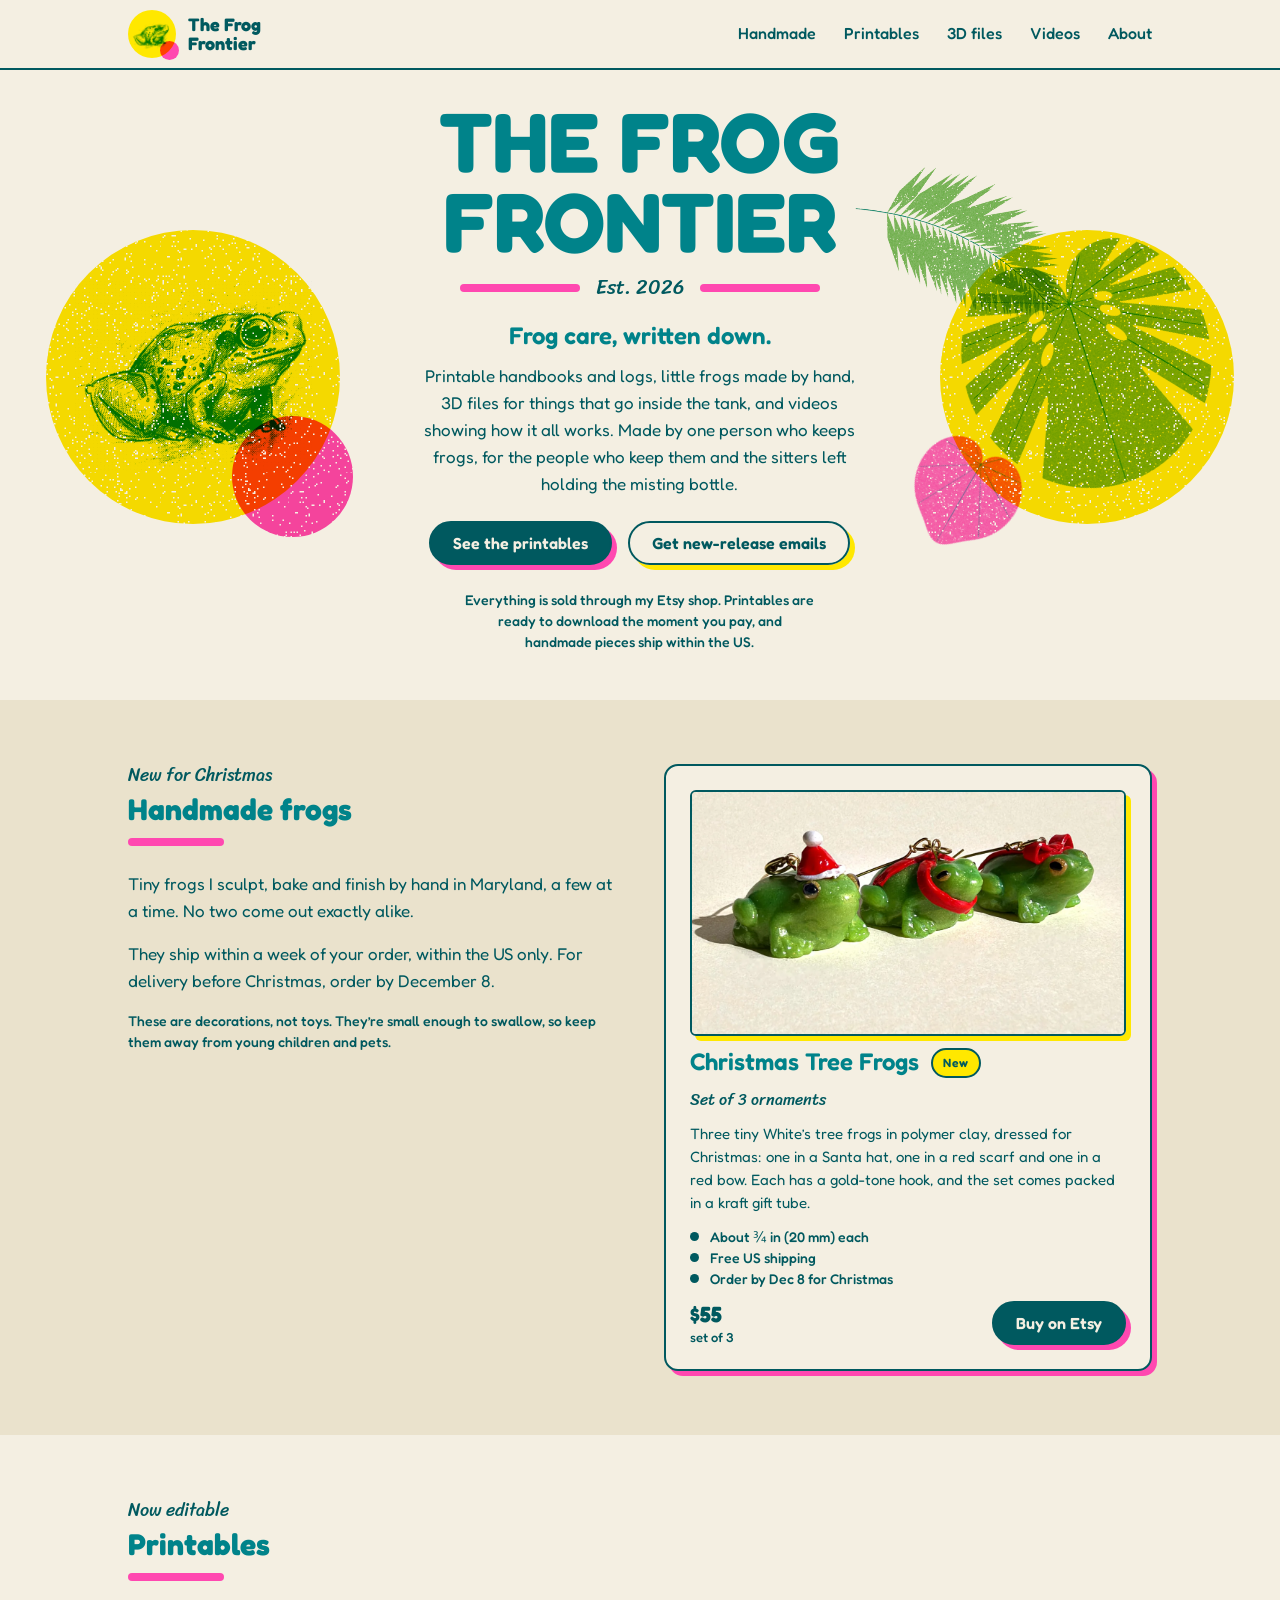
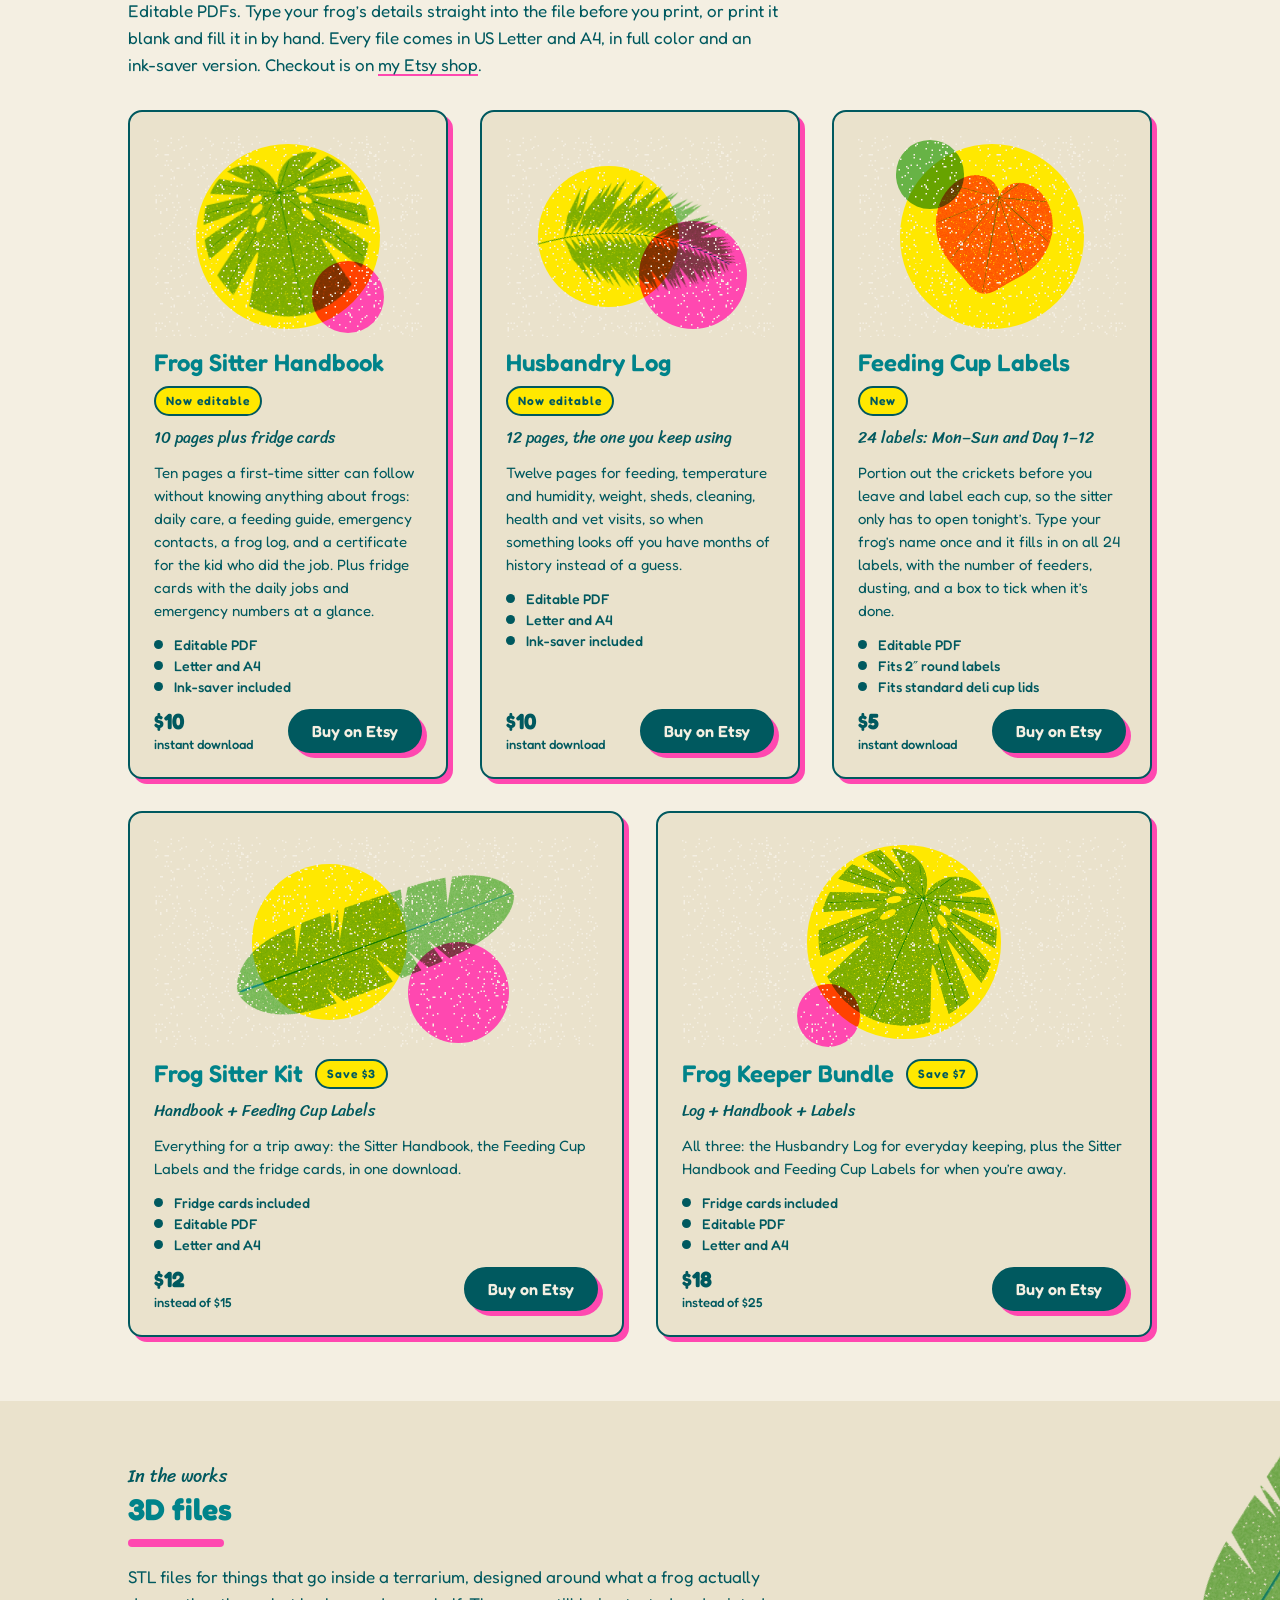
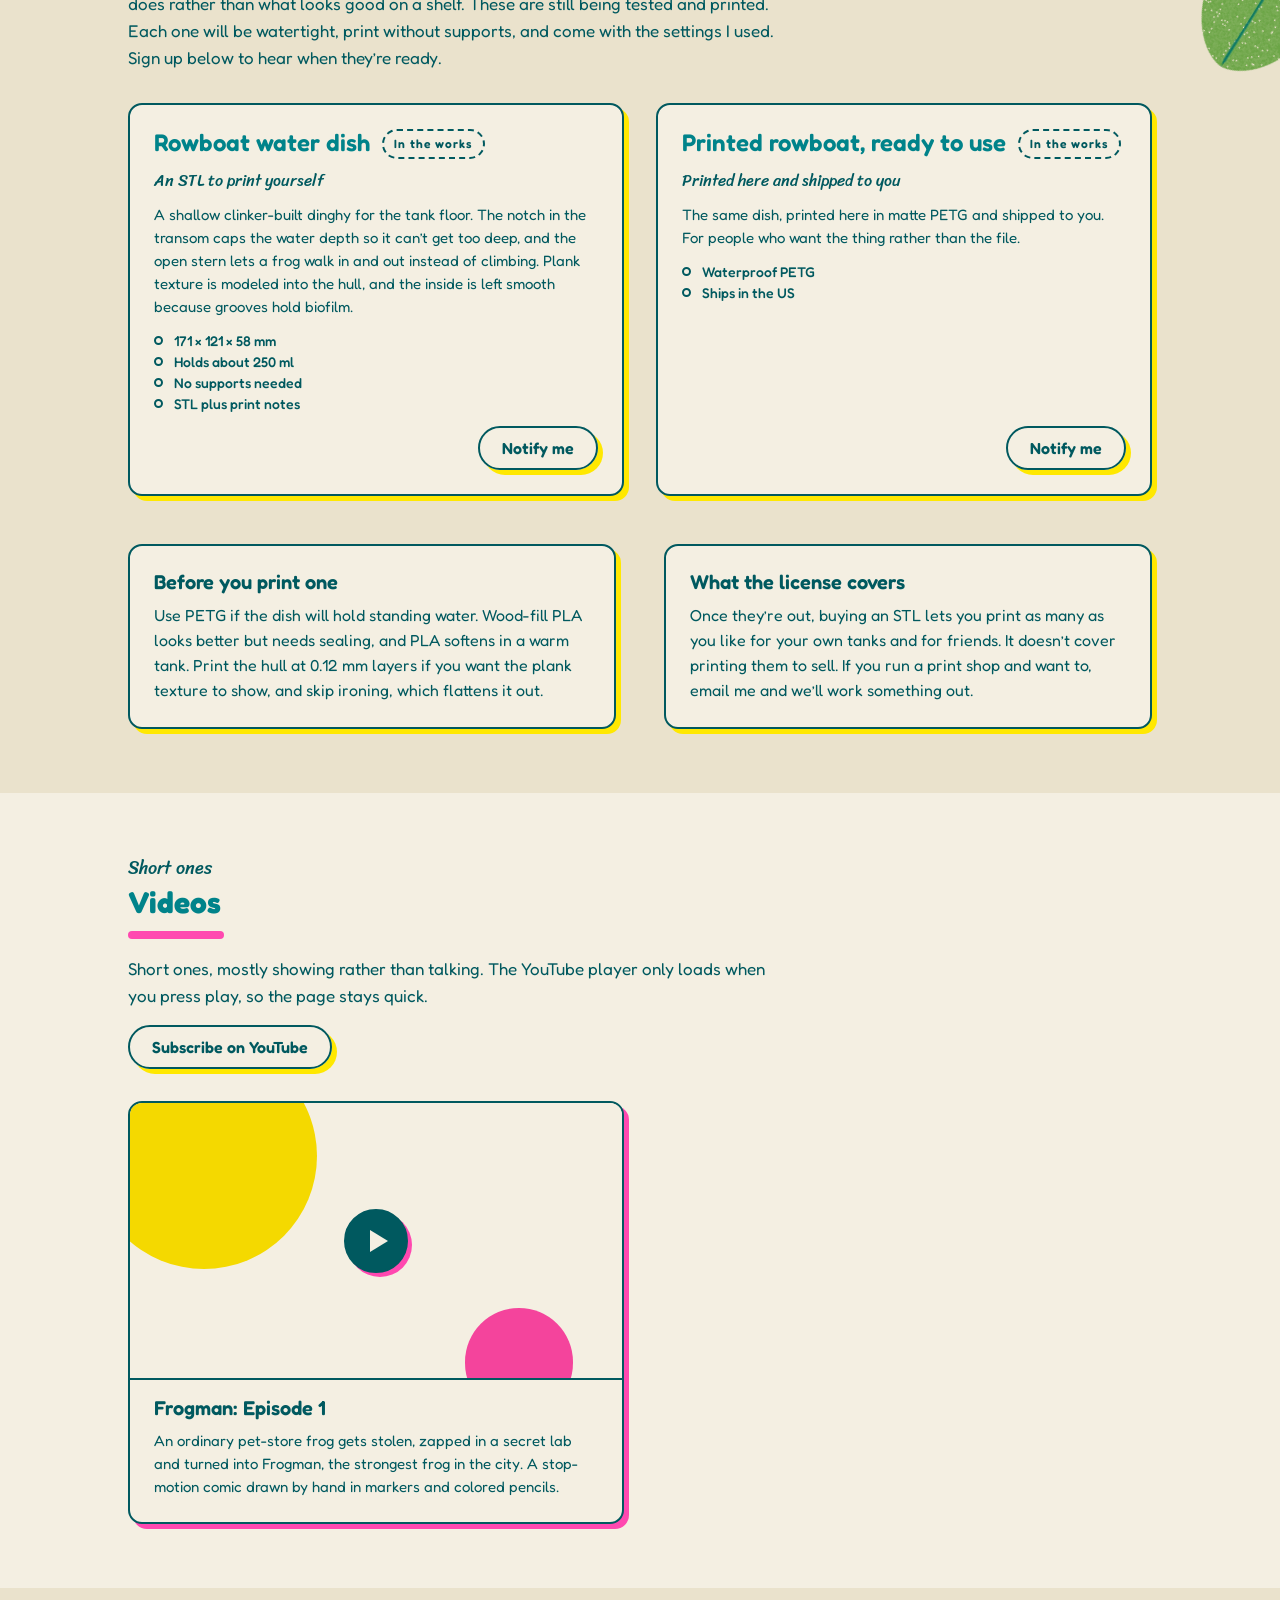
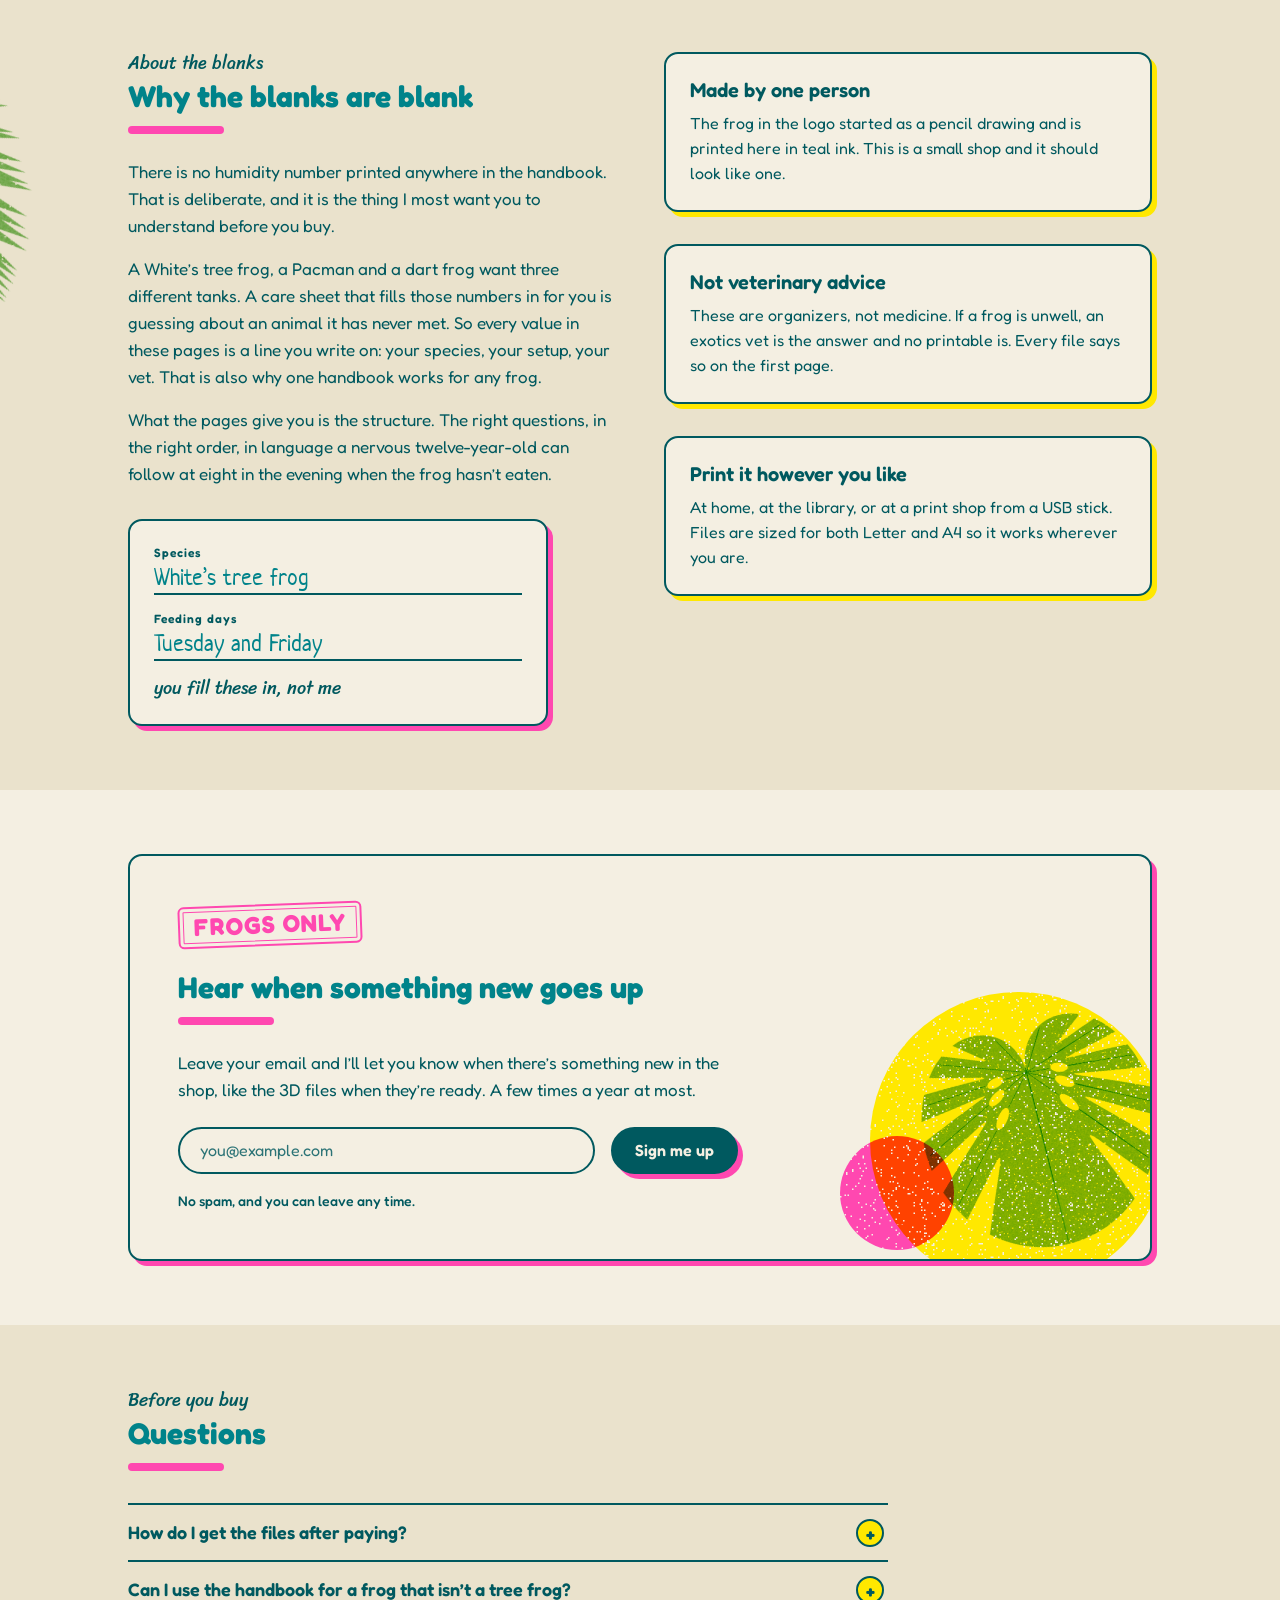
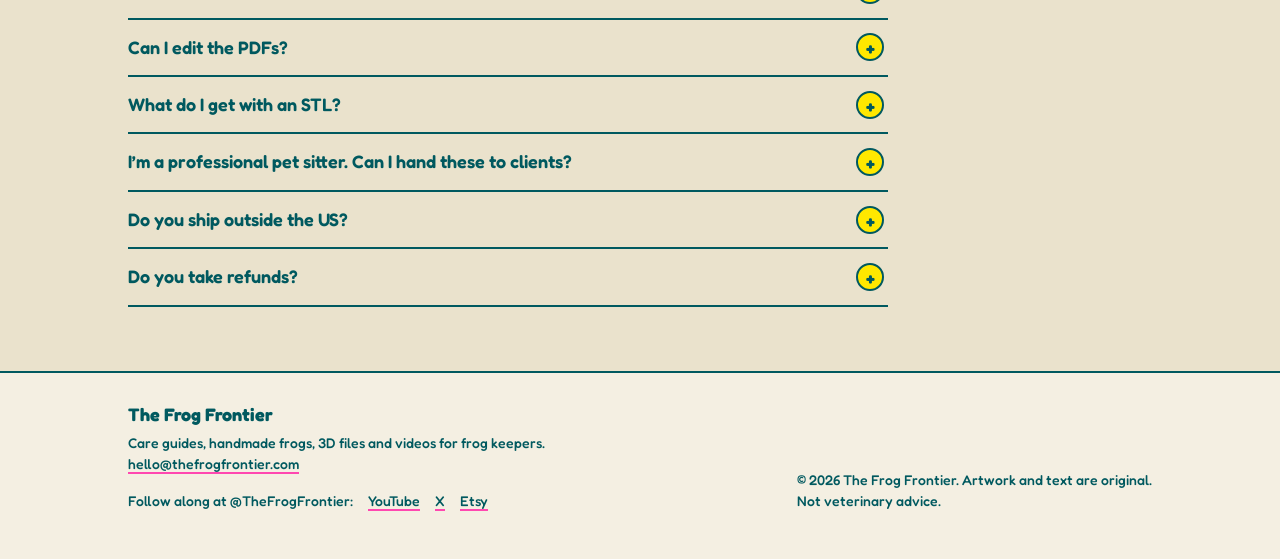
==== commit 08a2be83: "Update" ====
--- a/public/index.html
+++ b/public/index.html
@@ -6,21 +6,21 @@
   Brand colors, type and components live in site.css. Do not add
   colors or fonts here.
 
-  Things you may still need to fill in: search for VIDEO_ID,
-  FORM_ACTION and EMAIL.
+  Things you may still need to fill in: search for FORM_ACTION
+  and EMAIL.
   =================================================================
 -->
 <html lang="en">
 <head>
 <meta charset="utf-8">
 <meta name="viewport" content="width=device-width, initial-scale=1">
-<title>The Frog Frontier: printable care guides, 3D files and videos for frog keepers</title>
-<meta name="description" content="Editable printable care handbooks and logs, 3D printable terrarium accessories, and videos for people who keep frogs. Instant downloads.">
+<title>The Frog Frontier: frog care printables, handmade frogs, 3D files and videos</title>
+<meta name="description" content="Editable printable care handbooks and logs, handmade polymer clay frog ornaments, 3D printable terrarium accessories, and videos for people who keep frogs.">
 <meta name="theme-color" content="#F4EFE2">
 <link rel="icon" href="assets/favicon.ico?v=2" sizes="any">
 <link rel="apple-touch-icon" href="assets/apple-touch-icon.png?v=2">
 <meta property="og:title" content="The Frog Frontier">
-<meta property="og:description" content="Small goods for frog people: printable care guides, 3D files and videos.">
+<meta property="og:description" content="Small goods for frog people: printable care guides, handmade frogs, 3D files and videos.">
 <meta property="og:image" content="https://thefrogfrontier.com/assets/social-1200x630.jpg">
 <meta property="og:type" content="website">
 <link rel="preload" href="fonts/Fredoka.woff2" as="font" type="font/woff2" crossorigin>
@@ -39,9 +39,10 @@
       <span class="mark__name">The Frog<br>Frontier</span>
     </a>
     <nav class="nav" aria-label="Sections">
+      <a href="#handmade">Handmade</a>
       <a href="#printables">Printables</a>
-      <a href="#files">3D files</a>
-      <a href="#videos">Videos</a>
+      <a href="#files" class="hide-sm">3D files</a>
+      <a href="#videos" class="hide-xs">Videos</a>
       <a href="#about" class="hide-md">About</a>
     </nav>
   </div>
@@ -63,15 +64,15 @@
       <p class="ff-hero__est">Est. 2026</p>
       <div class="hero__copy">
         <p class="hero__lead">Frog care, written down.</p>
-        <p>Printable handbooks and logs, 3D files for things that go inside the tank, and
-          videos showing how it all works. Made by one person who keeps frogs, for the people
+        <p>Printable handbooks and logs, little frogs made by hand, 3D files for things that
+          go inside the tank, and videos showing how it all works. Made by one person who keeps frogs, for the people
           who keep them and the sitters left holding the misting bottle.</p>
         <div class="hero__actions">
           <a class="ff-btn" href="#printables">See the printables</a>
           <a class="ff-btn ff-btn--ghost" href="#updates">Get new-release emails</a>
         </div>
-        <p class="hero__note">Printables are sold through Etsy and ready to download the
-          moment you pay. Nothing ships, so nothing gets lost in the mail.</p>
+        <p class="hero__note">Everything is sold through my Etsy shop. Printables are ready to
+          download the moment you pay, and handmade pieces ship within the US.</p>
       </div>
     </div>
 
@@ -83,8 +84,46 @@
     </div>
   </header>
 
+  <!-- ==================================================== HANDMADE -->
+  <section class="section section--deep" id="handmade">
+    <div class="wrap split">
+      <div>
+        <span class="ff-eyebrow">New for Christmas</span>
+        <h2 class="ff-title">Handmade frogs</h2>
+        <p style="margin-top:var(--space-6)">Tiny frogs I sculpt, bake and finish by hand in
+          Maryland, a few at a time. No two come out exactly alike.</p>
+        <p>They ship within a week of your order, within the US only. For delivery before
+          Christmas, order by December 8.</p>
+        <p class="fineprint">These are decorations, not toys. They&rsquo;re small enough to
+          swallow, so keep them away from young children and pets.</p>
+      </div>
+
+      <article class="ff-card">
+        <img class="card__photo" src="assets/ornaments-trio.webp" width="1200" height="675" loading="lazy"
+             alt="Three small green polymer clay tree frogs in a row: one in a red Santa hat, one in a red scarf, one with a red bow, each with a gold hook.">
+        <div class="card__top">
+          <h3 class="ff-card__name">Christmas Tree Frogs</h3>
+          <span class="tag">New</span>
+        </div>
+        <p class="ff-card__note">Set of 3 ornaments</p>
+        <p class="ff-card__blurb">Three tiny White&rsquo;s tree frogs in polymer clay, dressed for
+          Christmas: one in a Santa hat, one in a red scarf and one in a red bow. Each has a
+          gold-tone hook, and the set comes packed in a kraft gift tube.</p>
+        <ul class="spec">
+          <li>About &frac34; in (20 mm) each</li>
+          <li>Free US shipping</li>
+          <li>Order by Dec 8 for Christmas</li>
+        </ul>
+        <div class="ff-card__row">
+          <span class="ff-card__price">$55<small>set of 3</small></span>
+          <a class="ff-btn" href="https://www.etsy.com/listing/4619547206/handmade-polymer-clay-tree-frog" data-link>Buy on Etsy</a>
+        </div>
+      </article>
+    </div>
+  </section>
+
   <!-- ==================================================== PRINTABLES -->
-  <section class="section section--deep" id="printables">
+  <section class="section" id="printables">
     <div class="wrap">
       <div class="section__intro">
         <span class="ff-eyebrow">Now editable</span>
@@ -101,7 +140,7 @@
       <ul class="grid grid--products">
 
         <li>
-          <article class="ff-card" style="background:var(--paper)">
+          <article class="ff-card">
             <div class="ff-card__art ff-grain" aria-hidden="true">
               <span class="ff-disc ff-disc--yellow" style="height:92%"></span>
               <span class="ff-disc ff-disc--pink" style="height:36%;right:14%;bottom:2%"></span>
@@ -129,7 +168,7 @@
         </li>
 
         <li>
-          <article class="ff-card" style="background:var(--paper)">
+          <article class="ff-card">
             <div class="ff-card__art ff-grain" aria-hidden="true">
               <span class="ff-disc ff-disc--yellow" style="height:70%;left:12%"></span>
               <span class="ff-disc ff-disc--pink" style="height:54%;right:10%;bottom:4%"></span>
@@ -156,7 +195,7 @@
         </li>
 
         <li>
-          <article class="ff-card" style="background:var(--paper)">
+          <article class="ff-card">
             <div class="ff-card__art ff-grain" aria-hidden="true">
               <span class="ff-disc ff-disc--yellow" style="height:92%"></span>
               <span class="ff-disc ff-disc--green" style="height:34%;left:14%;top:2%"></span>
@@ -184,7 +223,7 @@
         </li>
 
         <li class="wide">
-          <article class="ff-card" style="background:var(--paper)">
+          <article class="ff-card">
             <div class="ff-card__art ff-grain" aria-hidden="true">
               <span class="ff-disc ff-disc--yellow" style="height:74%;left:22%"></span>
               <span class="ff-disc ff-disc--pink" style="height:48%;right:20%;bottom:2%"></span>
@@ -210,7 +249,7 @@
         </li>
 
         <li class="wide">
-          <article class="ff-card" style="background:var(--paper)">
+          <article class="ff-card">
             <div class="ff-card__art ff-grain" aria-hidden="true">
               <span class="ff-disc ff-disc--yellow" style="height:92%"></span>
               <span class="ff-disc ff-disc--pink" style="height:30%;left:26%;bottom:0"></span>
@@ -240,7 +279,7 @@
   </section>
 
   <!-- ==================================================== 3D FILES -->
-  <section class="section" id="files">
+  <section class="section section--deep" id="files">
     <img class="leafy" src="assets/leaf-banana.webp" alt="" width="900" height="272" loading="lazy"
          style="width:420px;right:-262px;top:24px;transform:rotate(-58deg)">
     <div class="wrap">
@@ -318,67 +357,41 @@
   </section>
 
   <!-- ==================================================== VIDEOS -->
-  <section class="section section--deep" id="videos">
+  <section class="section" id="videos">
     <div class="wrap">
       <div class="section__intro">
         <span class="ff-eyebrow">Short ones</span>
         <h2 class="ff-title">Videos</h2>
-        <p>Short ones, mostly showing rather than talking. Nothing loads from YouTube until
-          you press play, so the page stays quick and nobody gets tracked for scrolling past.</p>
+        <p>Short ones, mostly showing rather than talking. The YouTube player only loads
+          when you press play, so the page stays quick.</p>
         <p><a class="ff-btn ff-btn--ghost" href="https://www.youtube.com/@TheFrogFrontier" data-link>Subscribe on YouTube</a></p>
       </div>
 
-      <!-- VIDEO_ID: replace each data-yt value, and the same value in the img address
-           on the next line, with the 11-character YouTube ID. -->
-      <ul class="grid grid--three">
+      <!-- To add a video: copy the <li> below and change the 11-character YouTube ID in
+           both data-yt and the img address, plus the aria-label, heading and blurb. -->
+      <ul class="grid">
         <li>
           <div class="film">
-            <button class="film__frame" data-yt="VIDEO_ID_1" aria-label="Play: Setting up a tank a sitter can manage">
+            <button class="film__frame" data-yt="EP2jCnmTftc" aria-label="Play: Frogman, Episode 1">
               <span class="ff-disc ff-disc--yellow" style="width:46%;left:-8%;top:-22%"></span>
               <span class="ff-disc ff-disc--pink" style="width:22%;right:10%;bottom:-14%"></span>
-              <img src="https://i.ytimg.com/vi/VIDEO_ID_1/hqdefault.jpg" alt="" loading="lazy" onerror="this.remove()">
+              <img src="https://i.ytimg.com/vi/EP2jCnmTftc/hqdefault.jpg" alt="" loading="lazy" onerror="this.remove()">
               <span class="film__play"></span>
             </button>
             <div class="film__body">
-              <h3 class="subhead">A tank a sitter can manage</h3>
-              <p>What to change in the week before you leave, so someone else can keep it running.</p>
+              <h3 class="subhead">Frogman: Episode 1</h3>
+              <p>An ordinary pet-store frog gets stolen, zapped in a secret lab and turned into
+                Frogman, the strongest frog in the city. A stop-motion comic drawn by hand in
+                markers and colored pencils.</p>
             </div>
           </div>
         </li>
-        <li>
-          <div class="film">
-            <button class="film__frame" data-yt="VIDEO_ID_2" aria-label="Play: Printing the rowboat water dish">
-              <span class="ff-disc ff-disc--yellow" style="width:40%;right:-6%;top:-18%"></span>
-              <span class="ff-disc ff-disc--green" style="width:20%;left:8%;bottom:-12%"></span>
-              <img src="https://i.ytimg.com/vi/VIDEO_ID_2/hqdefault.jpg" alt="" loading="lazy" onerror="this.remove()">
-              <span class="film__play"></span>
-            </button>
-            <div class="film__body">
-              <h3 class="subhead">Printing the rowboat dish</h3>
-              <p>Start to finish on a bed-slinger, including the settings that make the planks read.</p>
-            </div>
-          </div>
-        </li>
-        <li>
-          <div class="film">
-            <button class="film__frame" data-yt="VIDEO_ID_3" aria-label="Play: Filling in the handbook">
-              <span class="ff-disc ff-disc--yellow" style="width:44%;left:6%;bottom:-26%"></span>
-              <span class="ff-disc ff-disc--pink" style="width:18%;right:14%;top:-8%"></span>
-              <img src="https://i.ytimg.com/vi/VIDEO_ID_3/hqdefault.jpg" alt="" loading="lazy" onerror="this.remove()">
-              <span class="film__play"></span>
-            </button>
-            <div class="film__body">
-              <h3 class="subhead">Filling in the handbook</h3>
-              <p>Ten pages, ten minutes, and the two blanks people most often get wrong.</p>
-            </div>
-          </div>
-        </li>
       </ul>
     </div>
   </section>
 
   <!-- ==================================================== ABOUT -->
-  <section class="section" id="about">
+  <section class="section section--deep" id="about">
     <img class="leafy" src="assets/leaf-frond.webp" alt="" width="839" height="474" loading="lazy"
          style="width:400px;left:-300px;top:40px;transform:rotate(62deg)">
     <div class="wrap split">
@@ -426,7 +439,7 @@
   </section>
 
   <!-- ==================================================== EMAIL UPDATES -->
-  <section class="section section--deep" id="updates">
+  <section class="section" id="updates">
     <div class="wrap">
       <div class="signup">
         <div class="signup__art ff-grain" aria-hidden="true">
@@ -461,7 +474,7 @@
   </section>
 
   <!-- ==================================================== QUESTIONS -->
-  <section class="section">
+  <section class="section section--deep">
     <div class="wrap">
       <div class="faq">
         <div class="section__intro">
@@ -507,10 +520,20 @@
         </details>
 
         <details>
+          <summary>Do you ship outside the US?</summary>
+          <p>Not yet. Handmade pieces ship within the United States only. Printables are
+            downloads, so they work anywhere.</p>
+        </details>
+
+        <details>
           <summary>Do you take refunds?</summary>
           <p>Digital files can&rsquo;t really be returned once they&rsquo;re delivered. But if
             something won&rsquo;t open or prints wrong, message me on Etsy and I&rsquo;ll fix
             it or refund you.</p>
+          <p>Handmade pieces can be returned within 14 days of delivery. You pay the return
+            shipping, and please send them back in their original tube so they arrive safely.
+            If an order arrives damaged, message me on Etsy with a photo and I&rsquo;ll make
+            it right.</p>
         </details>
       </div>
     </div>
@@ -522,7 +545,7 @@
   <div class="wrap">
     <div>
       <p class="foot__name">The Frog Frontier</p>
-      <p>Care guides, 3D files and videos for frog keepers.<br>
+      <p>Care guides, handmade frogs, 3D files and videos for frog keepers.<br>
         <!-- EMAIL -->
         <a href="mailto:hello@thefrogfrontier.com">hello@thefrogfrontier.com</a></p>
       <p class="follow">Follow along at @TheFrogFrontier:
--- a/public/site.css
+++ b/public/site.css
@@ -125,6 +125,8 @@
 .nav a{font:500 16px/1 var(--font-display);text-decoration:none;padding-block:6px;border-bottom:3px solid transparent;}
 .nav a:hover{border-bottom-color:var(--pink);}
 @media (max-width:820px){.nav .hide-md{display:none;}}
+@media (max-width:440px){.nav .hide-sm{display:none;}}
+@media (max-width:360px){.nav .hide-xs{display:none;}}
 @media (max-width:420px){.mark span.mark__name{font-size:15px;}.nav{gap:10px;}.nav a{font-size:14px;}.mark__logo{width:40px;height:40px;}}
 
 /* ---- hero additions (the kit allows one line of text and a button under Est.) */
@@ -173,6 +175,8 @@
 .note{padding:var(--space-6);border:2px solid var(--ink);border-radius:var(--radius-md);
   background:var(--paper-deep);box-shadow:var(--offset-yellow);}
 .section--deep .note{background:var(--paper);}
+.section--deep .ff-card,.section--deep .sample{background:var(--paper);}
+.card__photo{display:block;width:100%;height:auto;aspect-ratio:16/9;object-fit:cover;border:2px solid var(--ink);border-radius:var(--radius-sm);box-shadow:var(--offset-yellow);}
 .note p{font-size:16px;line-height:25px;}
 .stack{display:grid;gap:var(--space-8);}
 .split{display:grid;gap:var(--space-8) var(--space-12);grid-template-columns:minmax(0,1fr);}
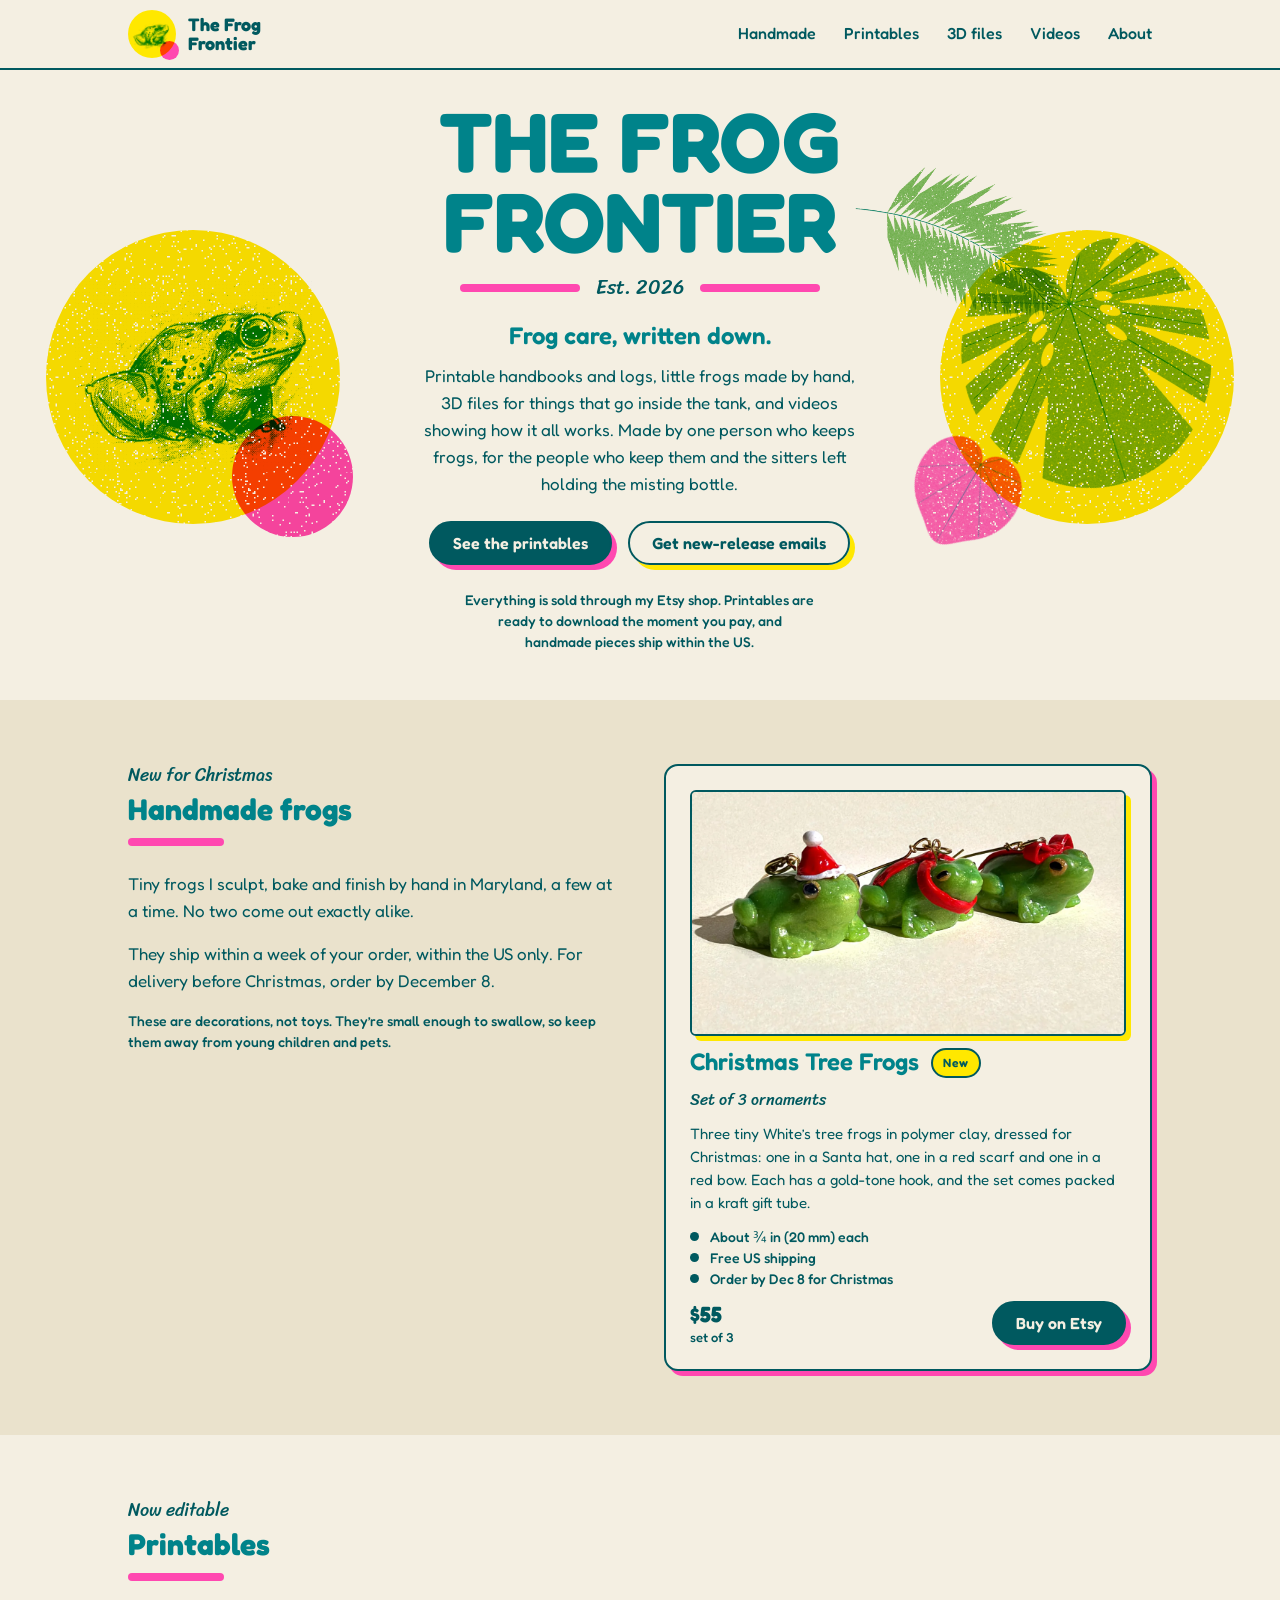
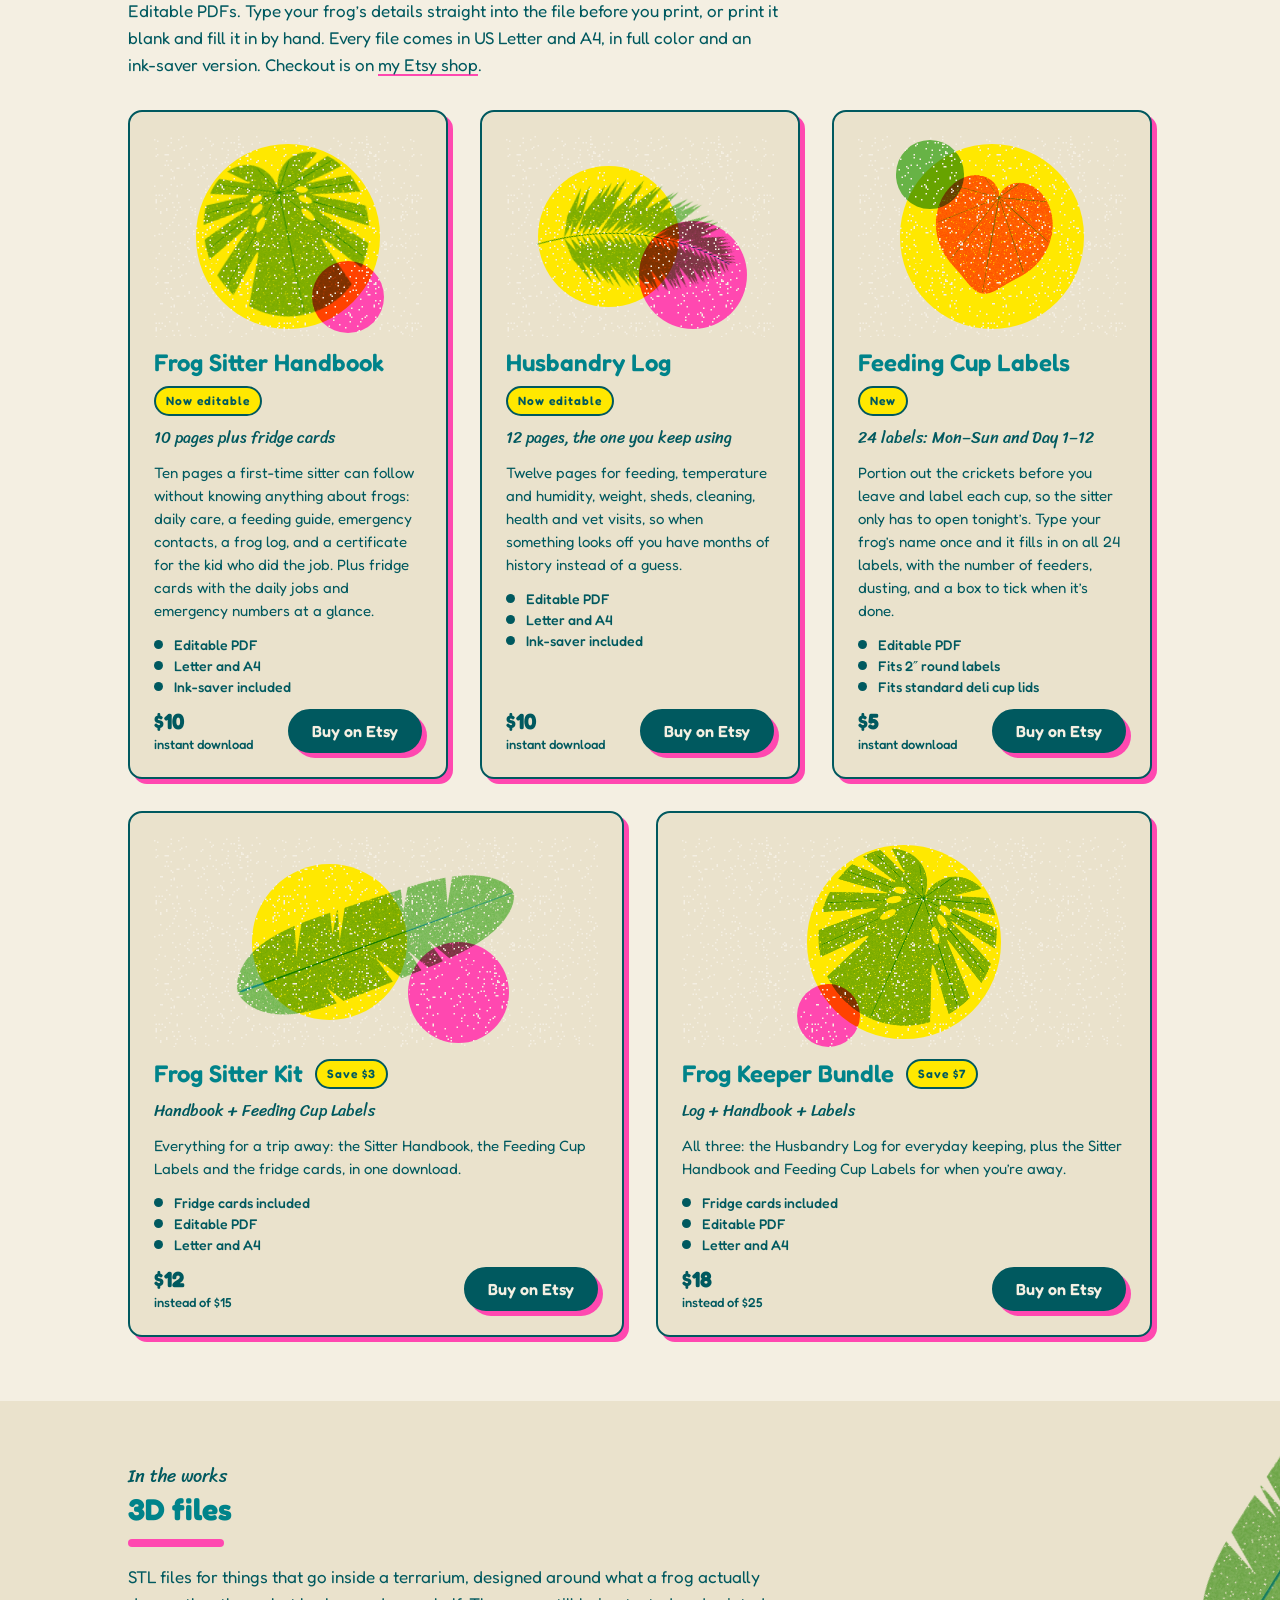
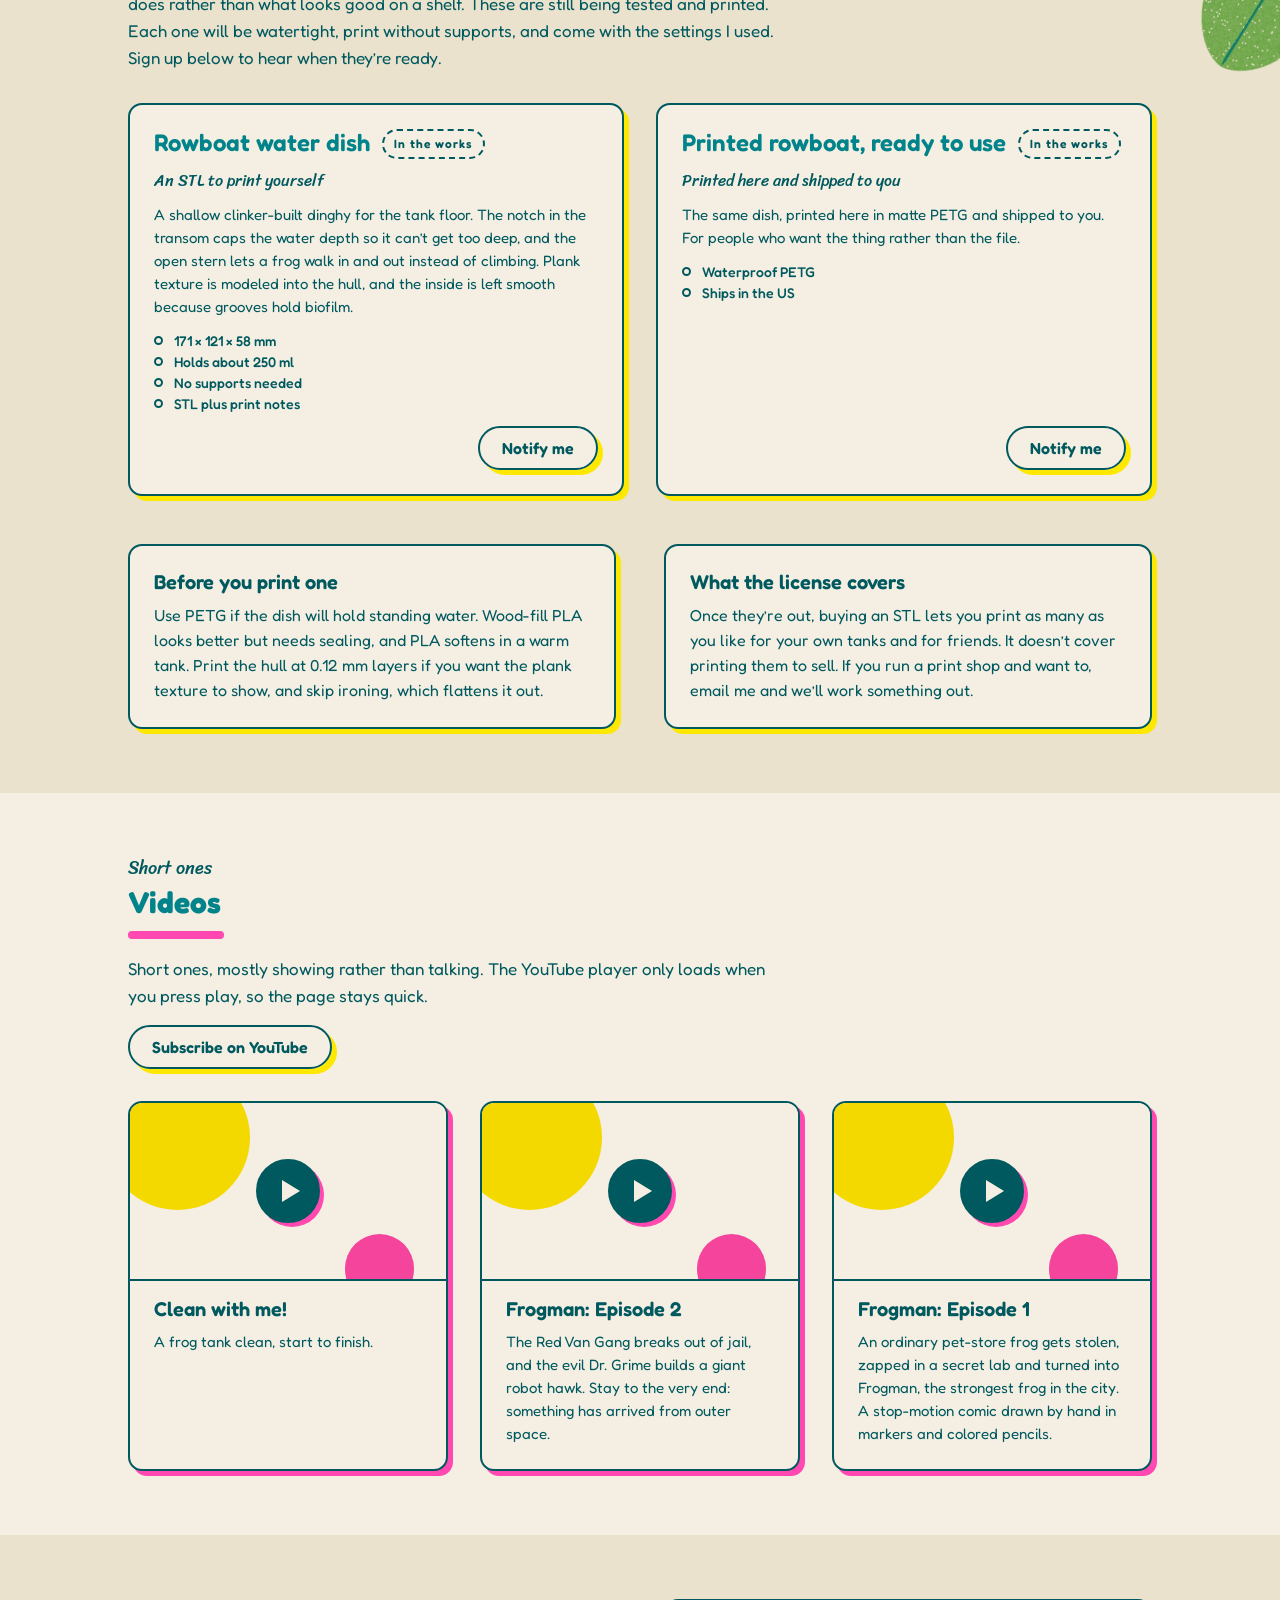
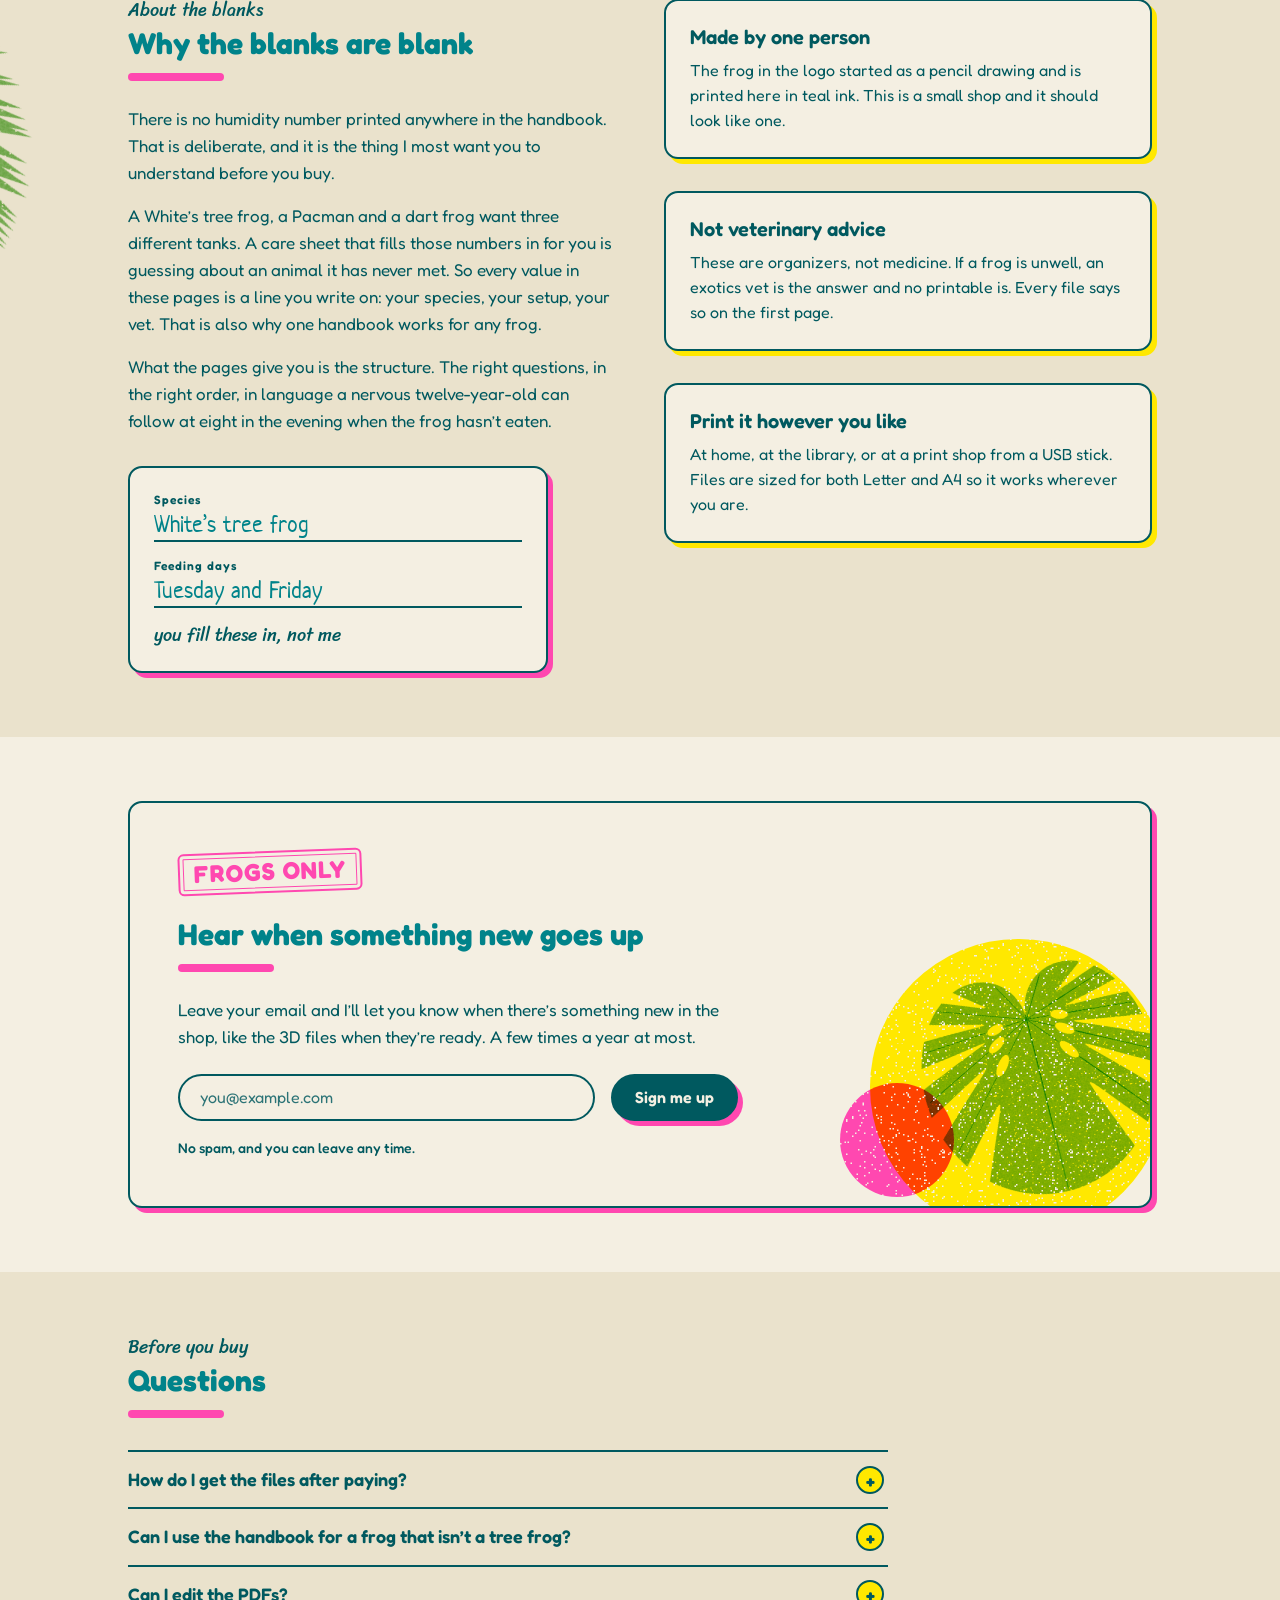
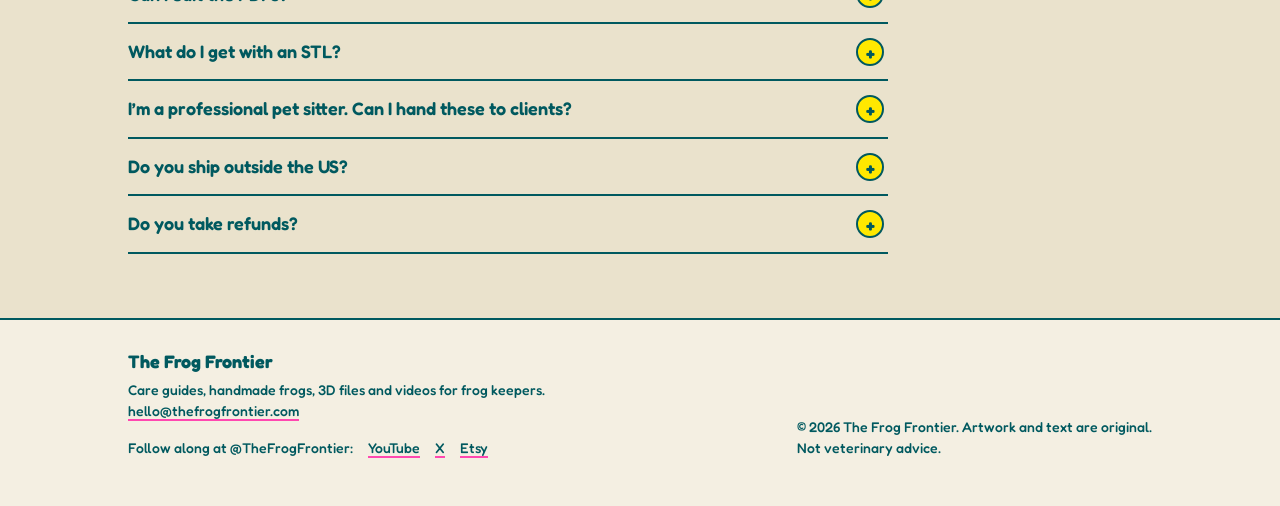
==== commit 18033a4c: "Add new videos" ====
--- a/public/index.html
+++ b/public/index.html
@@ -369,7 +369,36 @@
 
       <!-- To add a video: copy the <li> below and change the 11-character YouTube ID in
            both data-yt and the img address, plus the aria-label, heading and blurb. -->
-      <ul class="grid">
+      <ul class="grid grid--three">
+        <li>
+          <div class="film">
+            <button class="film__frame" data-yt="WEqPIaZI05c" aria-label="Play: Clean with me">
+              <span class="ff-disc ff-disc--yellow" style="width:46%;left:-8%;top:-22%"></span>
+              <span class="ff-disc ff-disc--pink" style="width:22%;right:10%;bottom:-14%"></span>
+              <img src="https://i.ytimg.com/vi/WEqPIaZI05c/hqdefault.jpg" alt="" loading="lazy" onerror="this.remove()">
+              <span class="film__play"></span>
+            </button>
+            <div class="film__body">
+              <h3 class="subhead">Clean with me!</h3>
+              <p>A frog tank clean, start to finish.</p>
+            </div>
+          </div>
+        </li>
+        <li>
+          <div class="film">
+            <button class="film__frame" data-yt="ECr4K0IUPy0" aria-label="Play: Frogman, Episode 2">
+              <span class="ff-disc ff-disc--yellow" style="width:46%;left:-8%;top:-22%"></span>
+              <span class="ff-disc ff-disc--pink" style="width:22%;right:10%;bottom:-14%"></span>
+              <img src="https://i.ytimg.com/vi/ECr4K0IUPy0/hqdefault.jpg" alt="" loading="lazy" onerror="this.remove()">
+              <span class="film__play"></span>
+            </button>
+            <div class="film__body">
+              <h3 class="subhead">Frogman: Episode 2</h3>
+              <p>The Red Van Gang breaks out of jail, and the evil Dr. Grime builds a giant robot hawk.
+                Stay to the very end: something has arrived from outer space.</p>
+            </div>
+          </div>
+        </li>
         <li>
           <div class="film">
             <button class="film__frame" data-yt="EP2jCnmTftc" aria-label="Play: Frogman, Episode 1">
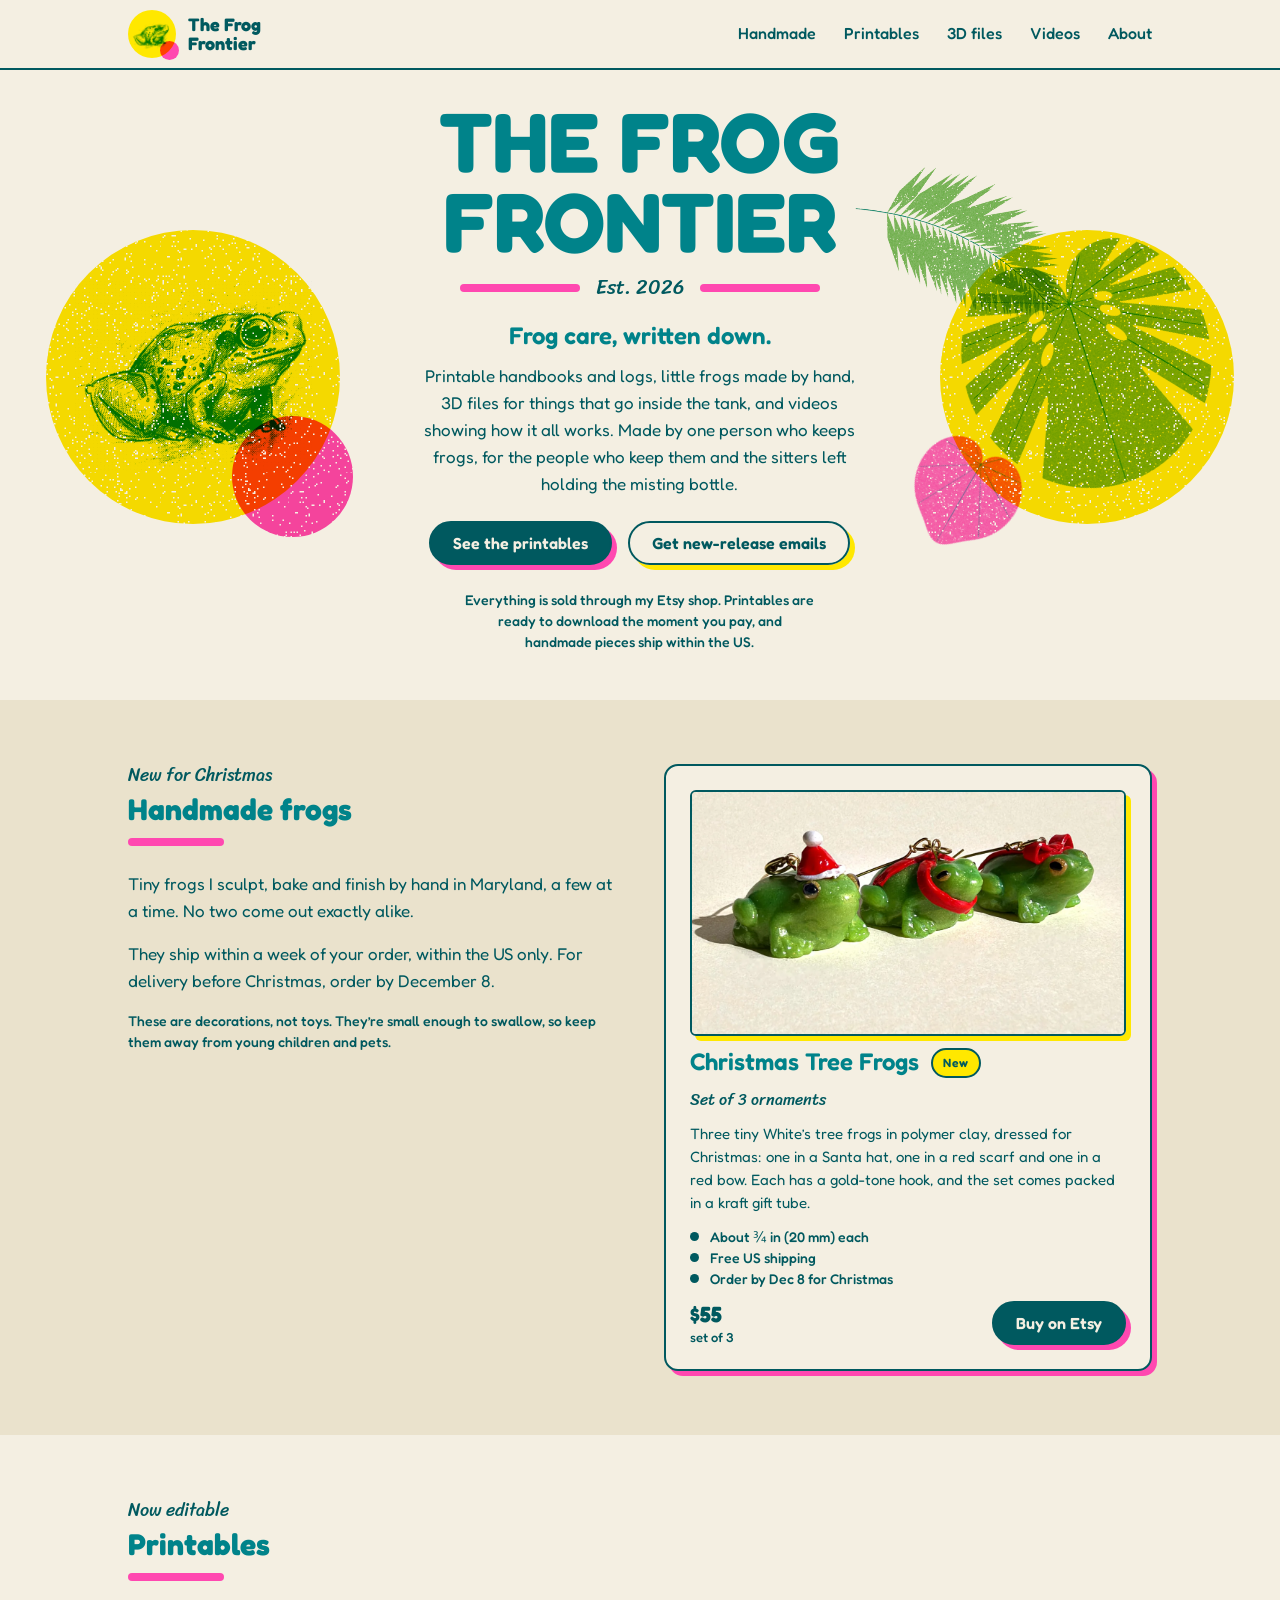
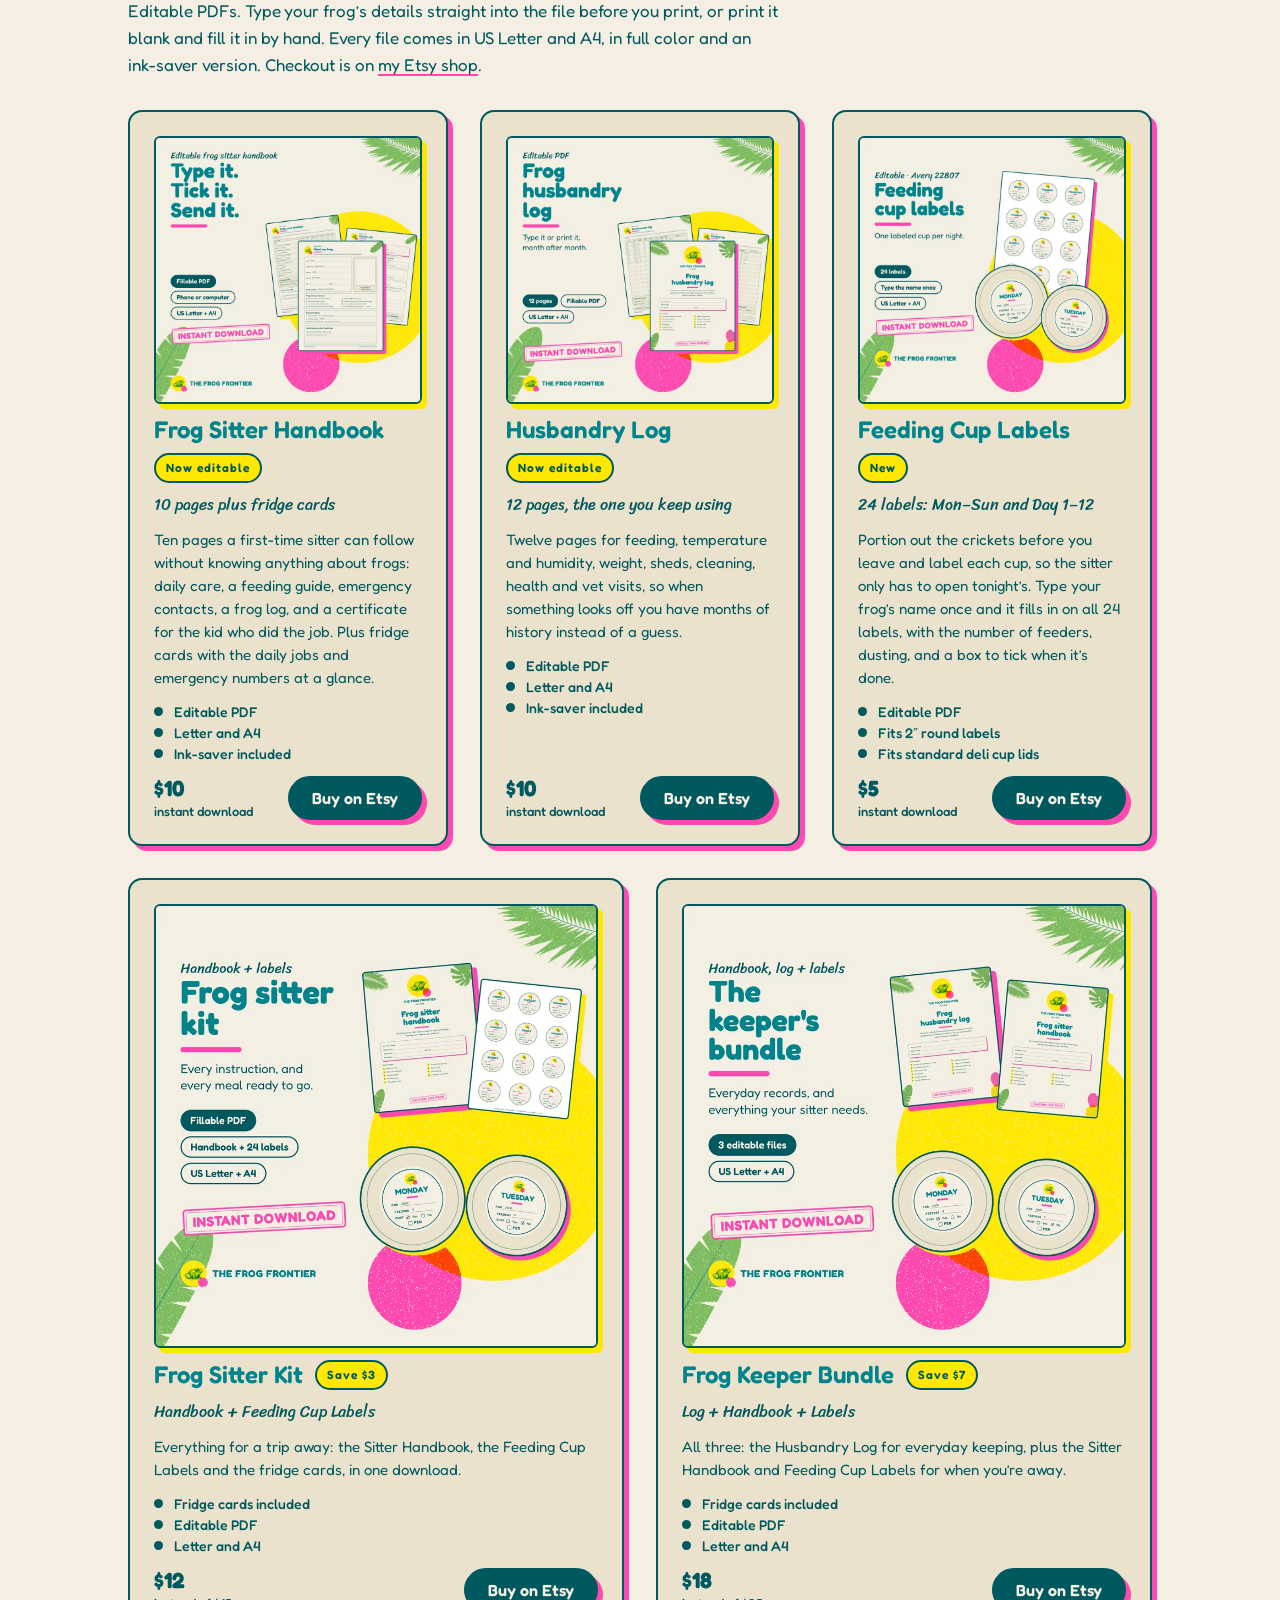
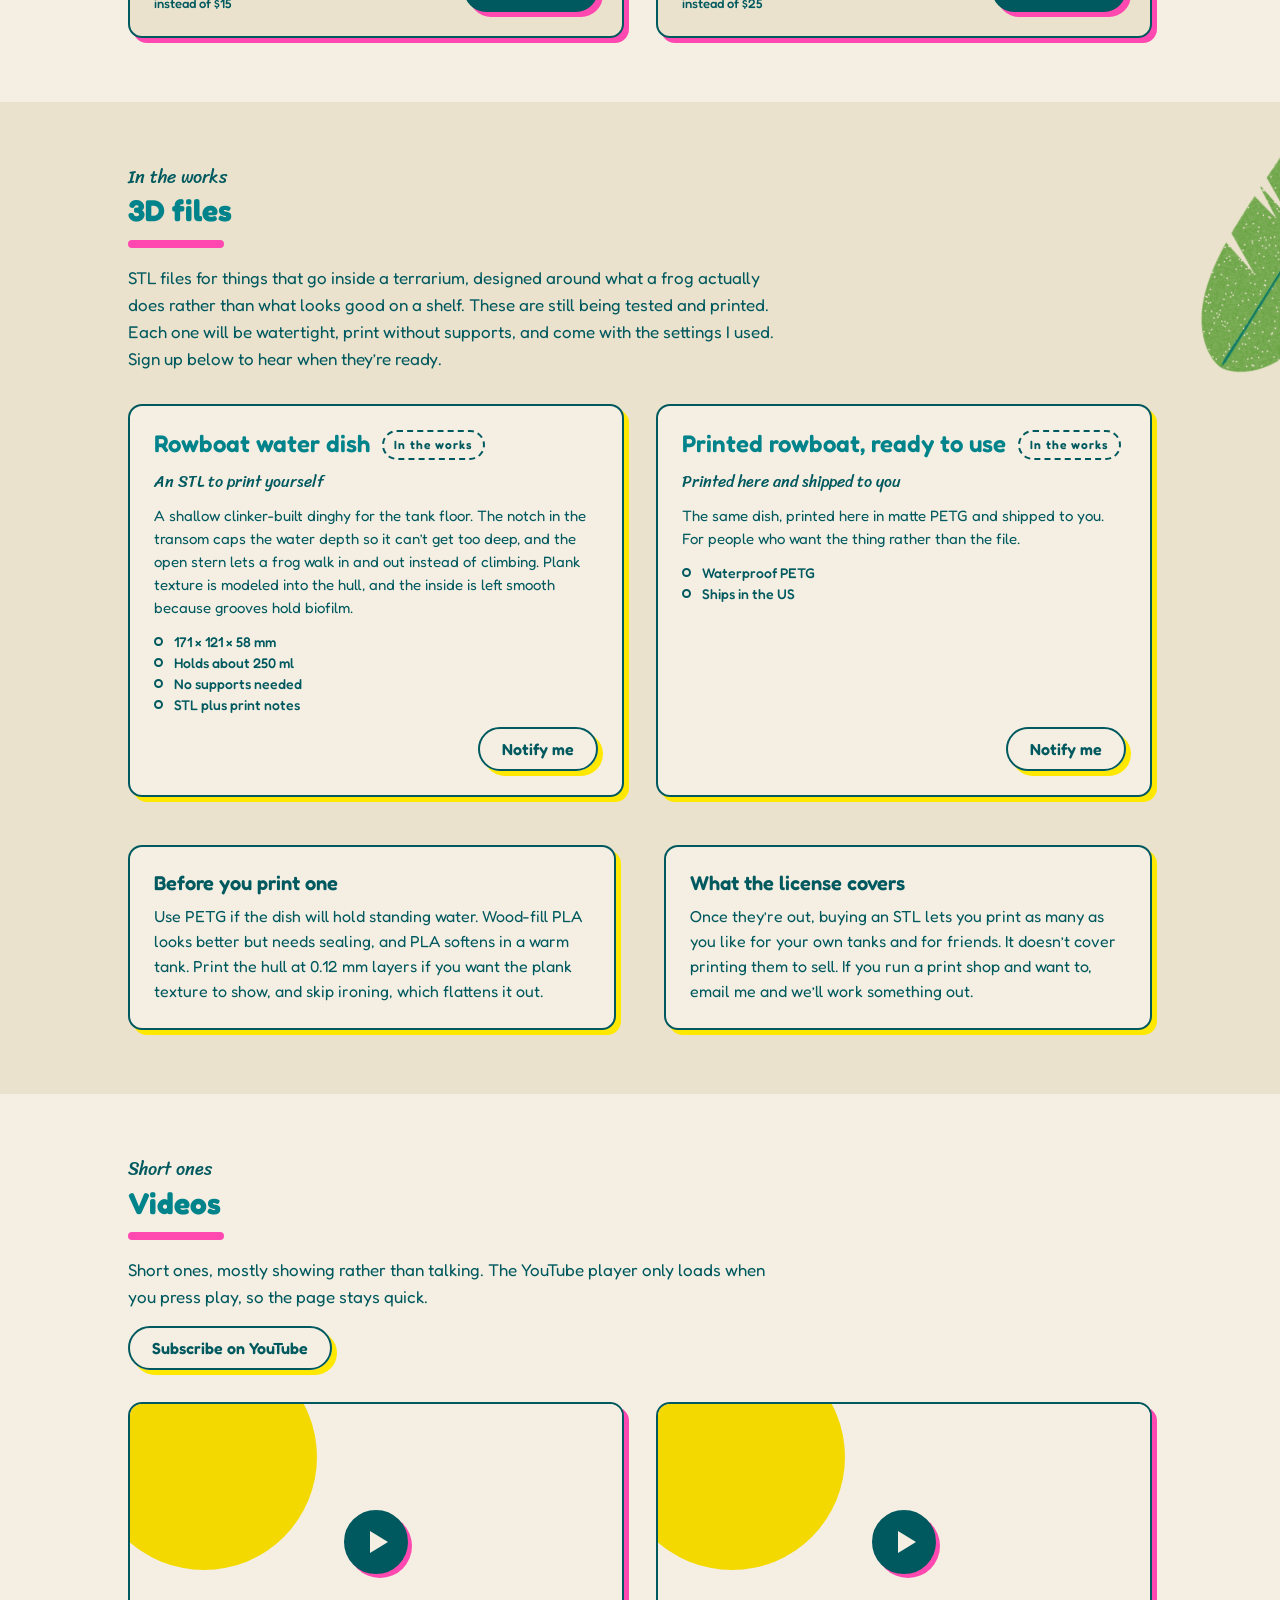
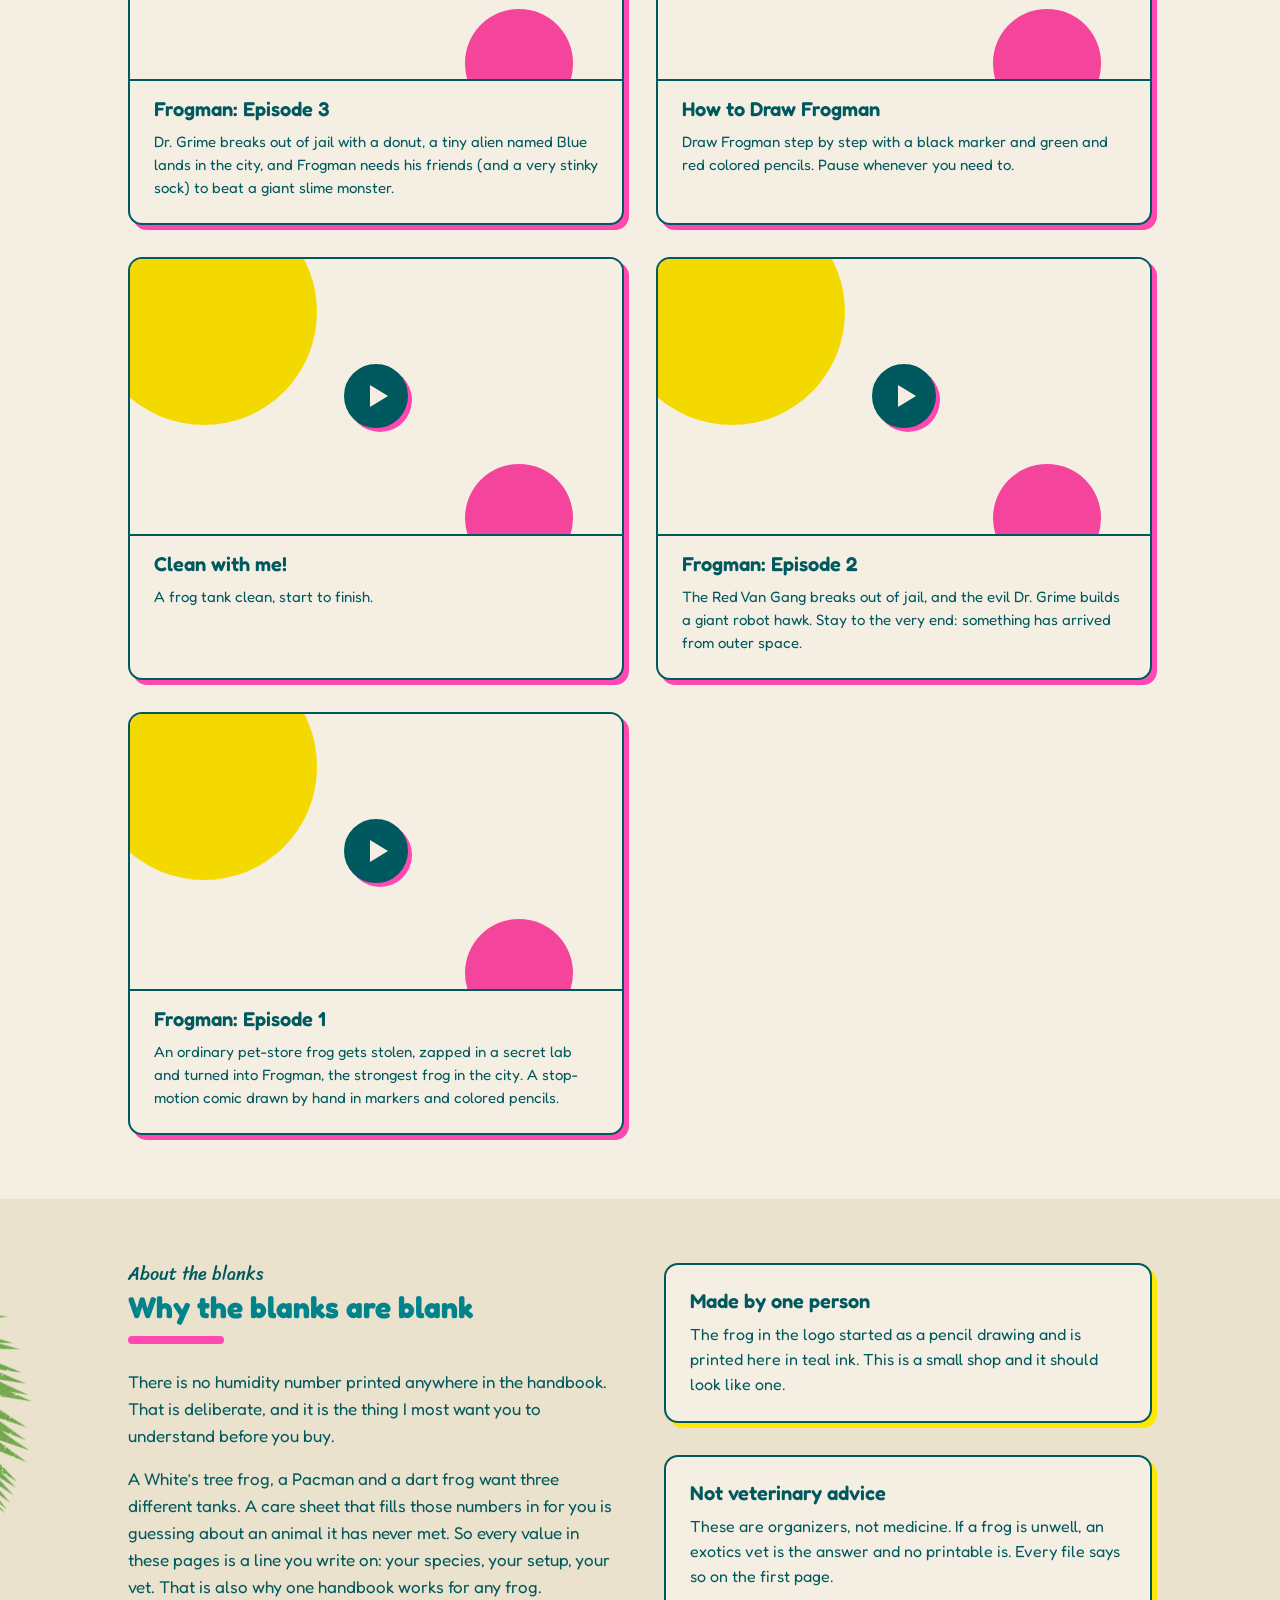
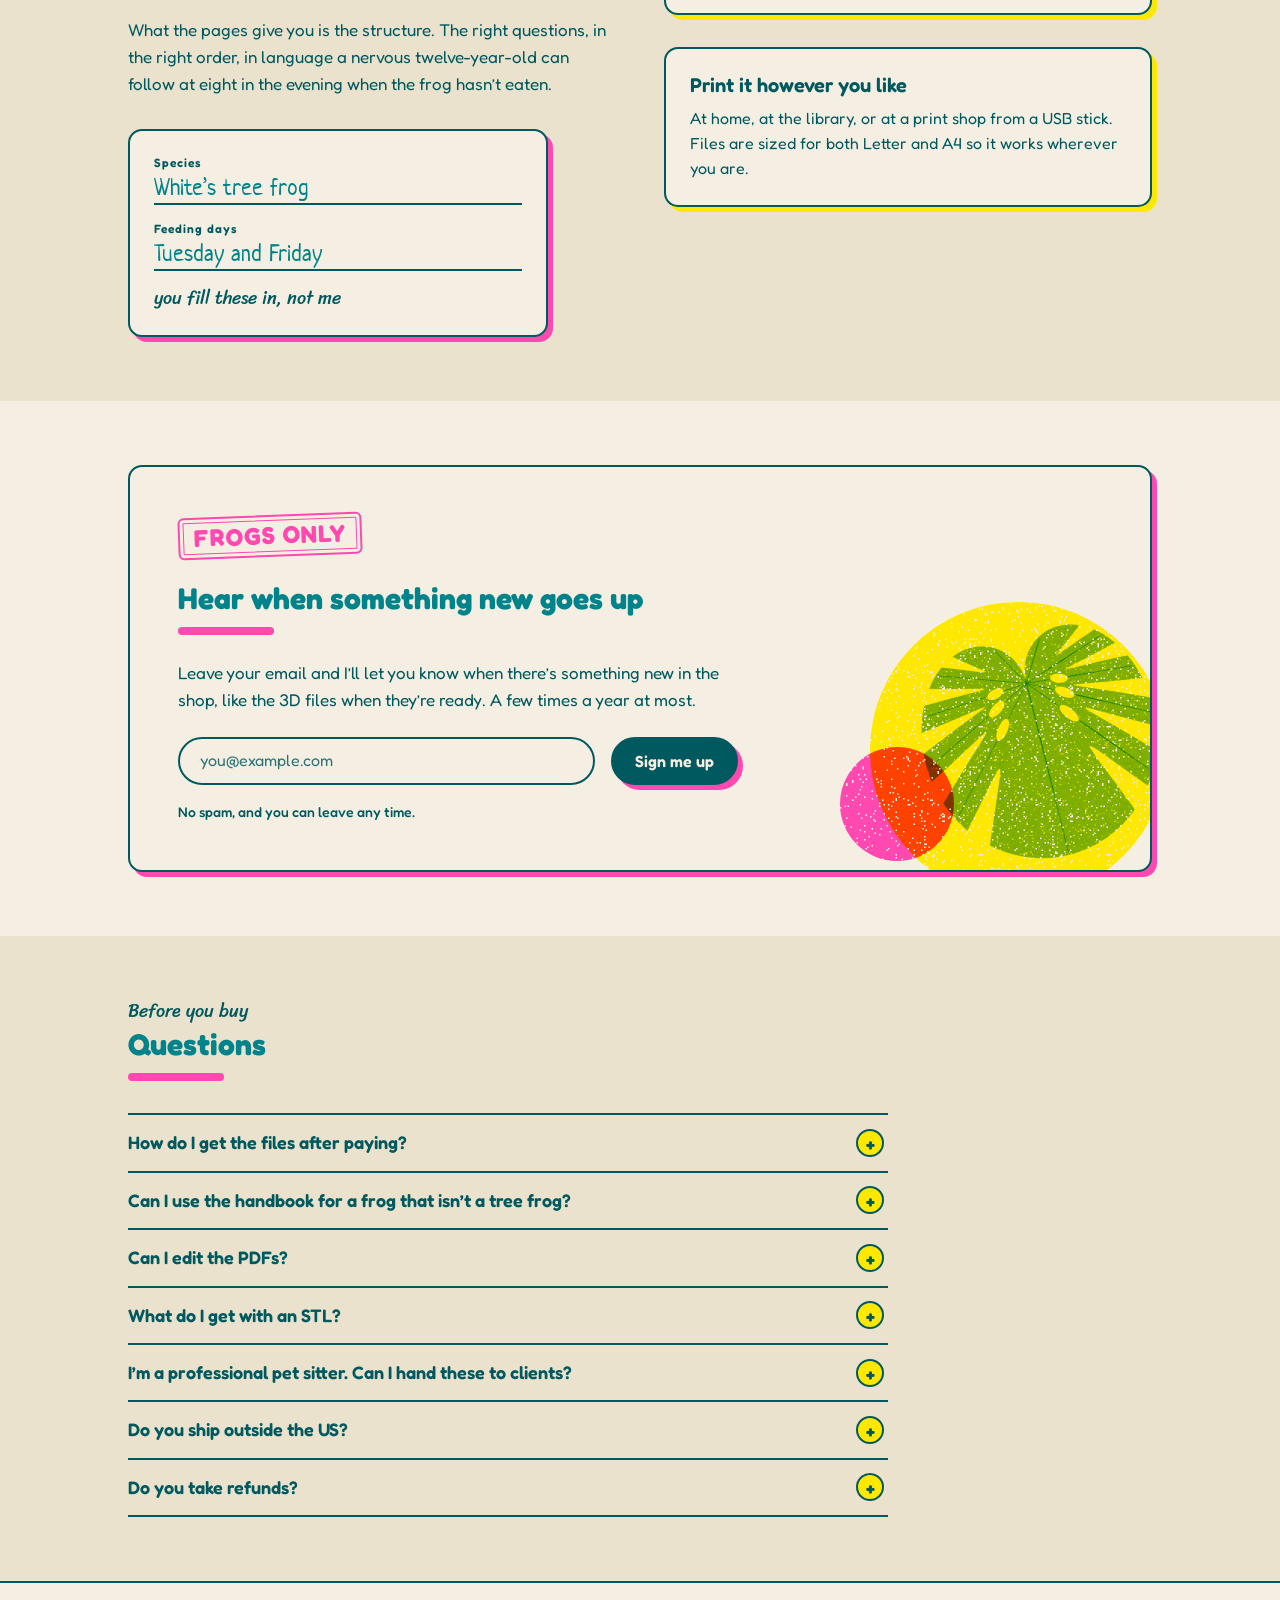
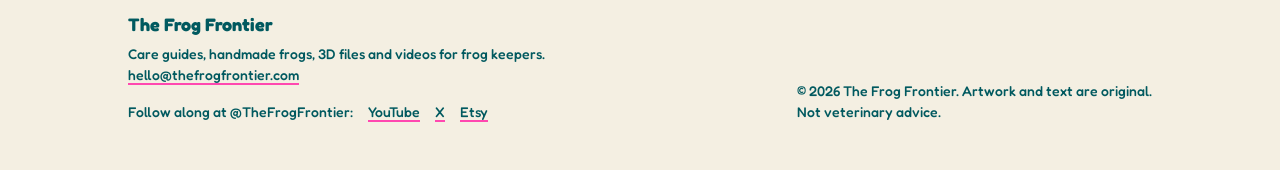
==== commit a11341f3: "Listing and video update" ====
--- a/public/index.html
+++ b/public/index.html
@@ -134,18 +134,14 @@
           <a href="https://www.etsy.com/shop/TheFrogFrontier" data-link>my Etsy shop</a>.</p>
       </div>
 
-      <!-- Product photos don't exist yet, so each card shows a leaf as a stand-in,
-           as the brand kit suggests. To use a real photo, replace the <img> inside
-           ff-card__art (a cut-out on a transparent or white ground works best). -->
+      <!-- Each card's picture is its Etsy listing photo, saved square in assets/ as
+           printable-*.webp. To change one, replace that file (or point the <img> at a new one). -->
       <ul class="grid grid--products">
 
         <li>
           <article class="ff-card">
-            <div class="ff-card__art ff-grain" aria-hidden="true">
-              <span class="ff-disc ff-disc--yellow" style="height:92%"></span>
-              <span class="ff-disc ff-disc--pink" style="height:36%;right:14%;bottom:2%"></span>
-              <img src="assets/leaf-monstera.webp" alt="" width="680" height="653" loading="lazy" style="--tilt:-12deg">
-            </div>
+            <img class="card__photo card__photo--square" src="assets/printable-handbook.webp" width="800" height="800" loading="lazy"
+                 alt="The Frog Sitter Handbook: pages for meeting the frog, a daily care checklist and who to call, filled in with sample details.">
             <div class="card__top">
               <h3 class="ff-card__name">Frog Sitter Handbook</h3>
               <span class="tag">Now editable</span>
@@ -169,11 +165,8 @@
 
         <li>
           <article class="ff-card">
-            <div class="ff-card__art ff-grain" aria-hidden="true">
-              <span class="ff-disc ff-disc--yellow" style="height:70%;left:12%"></span>
-              <span class="ff-disc ff-disc--pink" style="height:54%;right:10%;bottom:4%"></span>
-              <img src="assets/leaf-frond.webp" alt="" width="839" height="474" loading="lazy" style="--tilt:14deg;max-width:74%">
-            </div>
+            <img class="card__photo card__photo--square" src="assets/printable-log.webp" width="800" height="800" loading="lazy"
+                 alt="The Frog Husbandry Log: the cover, an environment log and a feeding log, filled in with sample readings.">
             <div class="card__top">
               <h3 class="ff-card__name">Husbandry Log</h3>
               <span class="tag">Now editable</span>
@@ -196,11 +189,8 @@
 
         <li>
           <article class="ff-card">
-            <div class="ff-card__art ff-grain" aria-hidden="true">
-              <span class="ff-disc ff-disc--yellow" style="height:92%"></span>
-              <span class="ff-disc ff-disc--green" style="height:34%;left:14%;top:2%"></span>
-              <img src="assets/leaf-heart.webp" alt="" width="436" height="434" loading="lazy" style="--tilt:10deg;max-width:44%">
-            </div>
+            <img class="card__photo card__photo--square" src="assets/printable-labels.webp" width="800" height="800" loading="lazy"
+                 alt="A sheet of round feeding cup labels, one for each day of the week, with two of them on deli cup lids.">
             <div class="card__top">
               <h3 class="ff-card__name">Feeding Cup Labels</h3>
               <span class="tag">New</span>
@@ -224,11 +214,8 @@
 
         <li class="wide">
           <article class="ff-card">
-            <div class="ff-card__art ff-grain" aria-hidden="true">
-              <span class="ff-disc ff-disc--yellow" style="height:74%;left:22%"></span>
-              <span class="ff-disc ff-disc--pink" style="height:48%;right:20%;bottom:2%"></span>
-              <img src="assets/leaf-banana.webp" alt="" width="900" height="272" loading="lazy" style="--tilt:-20deg;max-width:66%">
-            </div>
+            <img class="card__photo card__photo--square" src="assets/printable-kit.webp" width="800" height="800" loading="lazy"
+                 alt="The Frog Sitter Kit: the sitter handbook cover beside a sheet of feeding cup labels and two labeled cup lids.">
             <div class="card__top">
               <h3 class="ff-card__name">Frog Sitter Kit</h3>
               <span class="tag">Save $3</span>
@@ -250,11 +237,8 @@
 
         <li class="wide">
           <article class="ff-card">
-            <div class="ff-card__art ff-grain" aria-hidden="true">
-              <span class="ff-disc ff-disc--yellow" style="height:92%"></span>
-              <span class="ff-disc ff-disc--pink" style="height:30%;left:26%;bottom:0"></span>
-              <img src="assets/leaf-monstera.webp" alt="" width="680" height="653" loading="lazy" style="--tilt:24deg;max-width:40%">
-            </div>
+            <img class="card__photo card__photo--square" src="assets/printable-bundle.webp" width="800" height="800" loading="lazy"
+                 alt="The keeper&rsquo;s bundle: the husbandry log and sitter handbook covers with two labeled feeding cup lids.">
             <div class="card__top">
               <h3 class="ff-card__name">Frog Keeper Bundle</h3>
               <span class="tag">Save $7</span>
@@ -369,7 +353,38 @@
 
       <!-- To add a video: copy the <li> below and change the 11-character YouTube ID in
            both data-yt and the img address, plus the aria-label, heading and blurb. -->
-      <ul class="grid grid--three">
+      <ul class="grid">
+        <li>
+          <div class="film">
+            <button class="film__frame" data-yt="-5-kl3lgSmk" aria-label="Play: Frogman, Episode 3">
+              <span class="ff-disc ff-disc--yellow" style="width:46%;left:-8%;top:-22%"></span>
+              <span class="ff-disc ff-disc--pink" style="width:22%;right:10%;bottom:-14%"></span>
+              <img src="https://i.ytimg.com/vi/-5-kl3lgSmk/hqdefault.jpg" alt="" loading="lazy" onerror="this.remove()">
+              <span class="film__play"></span>
+            </button>
+            <div class="film__body">
+              <h3 class="subhead">Frogman: Episode 3</h3>
+              <p>Dr. Grime breaks out of jail with a donut, a tiny alien named Blue lands in the
+                city, and Frogman needs his friends (and a very stinky sock) to beat a giant
+                slime monster.</p>
+            </div>
+          </div>
+        </li>
+        <li>
+          <div class="film">
+            <button class="film__frame" data-yt="4AIvnbysb-Y" aria-label="Play: How to draw Frogman">
+              <span class="ff-disc ff-disc--yellow" style="width:46%;left:-8%;top:-22%"></span>
+              <span class="ff-disc ff-disc--pink" style="width:22%;right:10%;bottom:-14%"></span>
+              <img src="https://i.ytimg.com/vi/4AIvnbysb-Y/hqdefault.jpg" alt="" loading="lazy" onerror="this.remove()">
+              <span class="film__play"></span>
+            </button>
+            <div class="film__body">
+              <h3 class="subhead">How to Draw Frogman</h3>
+              <p>Draw Frogman step by step with a black marker and green and red colored pencils.
+                Pause whenever you need to.</p>
+            </div>
+          </div>
+        </li>
         <li>
           <div class="film">
             <button class="film__frame" data-yt="WEqPIaZI05c" aria-label="Play: Clean with me">
--- a/public/site.css
+++ b/public/site.css
@@ -177,6 +177,7 @@
 .section--deep .note{background:var(--paper);}
 .section--deep .ff-card,.section--deep .sample{background:var(--paper);}
 .card__photo{display:block;width:100%;height:auto;aspect-ratio:16/9;object-fit:cover;border:2px solid var(--ink);border-radius:var(--radius-sm);box-shadow:var(--offset-yellow);}
+.card__photo--square{aspect-ratio:1/1;}
 .note p{font-size:16px;line-height:25px;}
 .stack{display:grid;gap:var(--space-8);}
 .split{display:grid;gap:var(--space-8) var(--space-12);grid-template-columns:minmax(0,1fr);}
